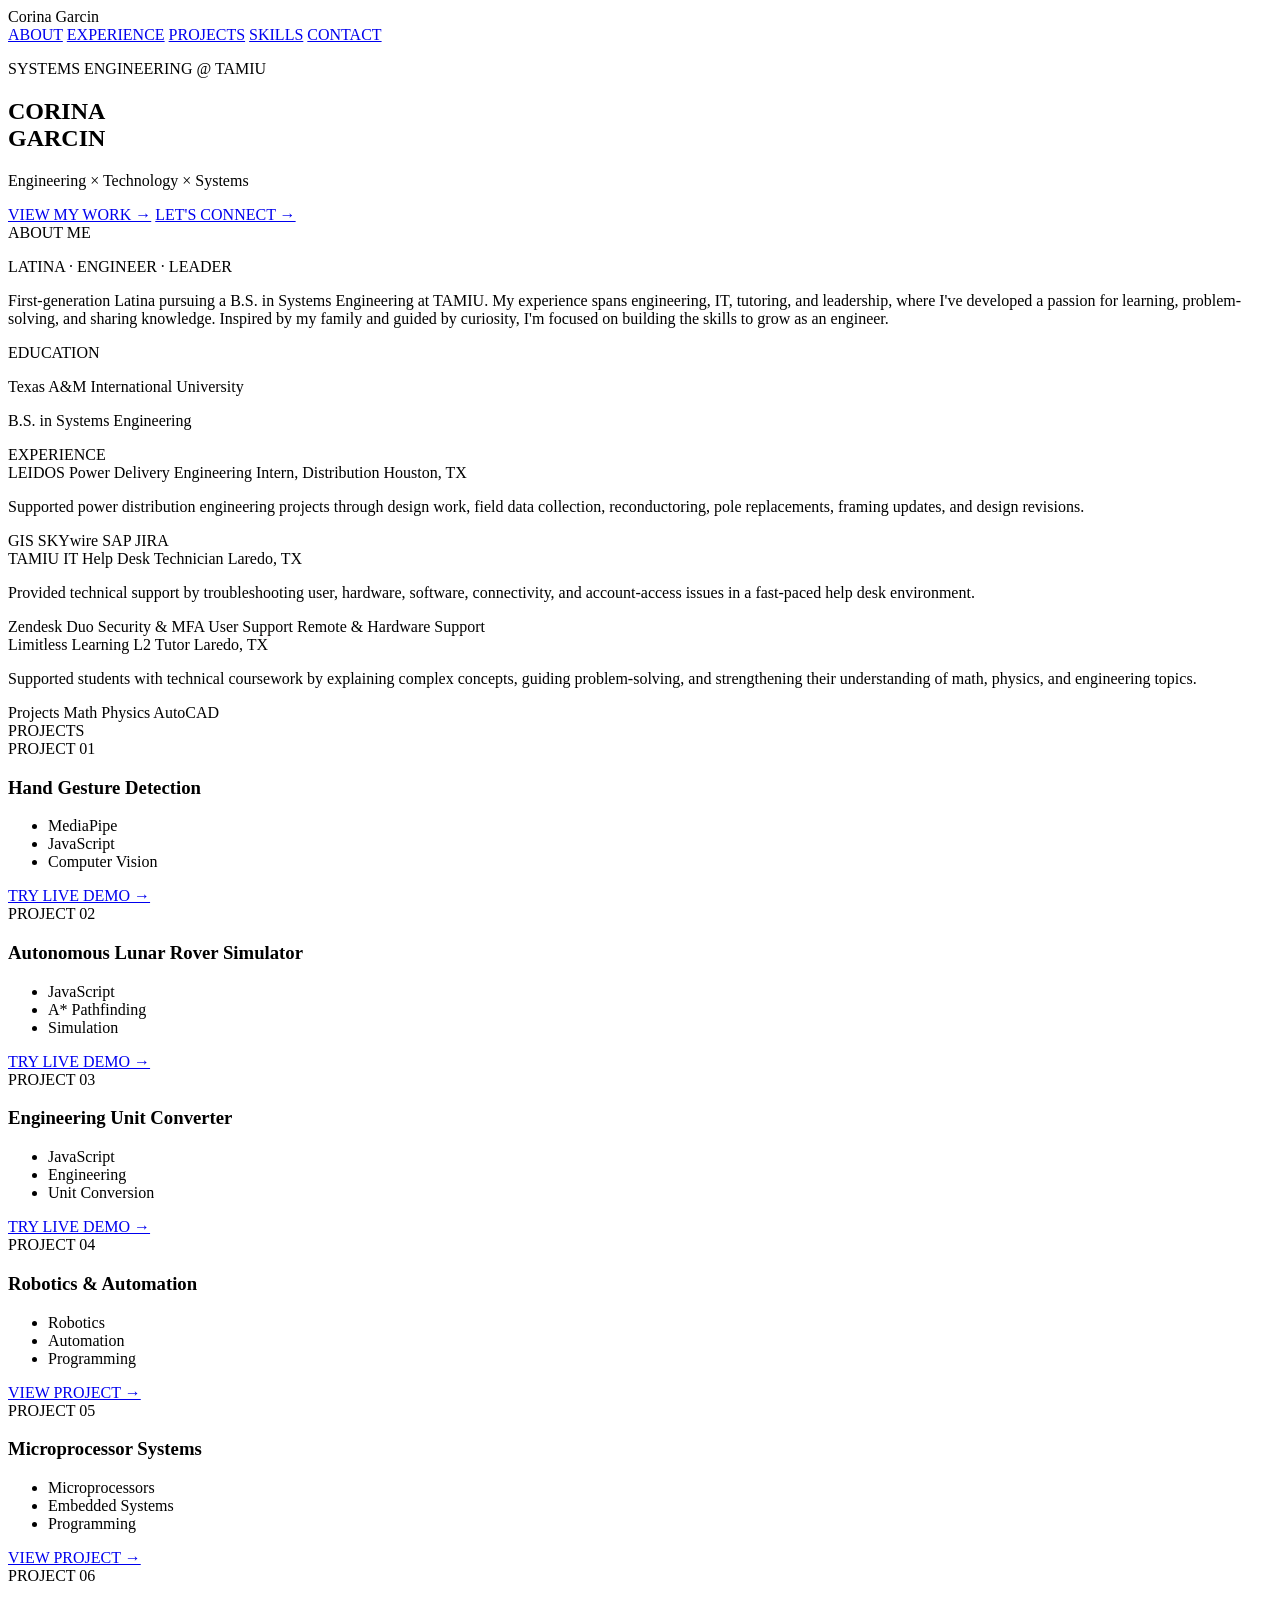
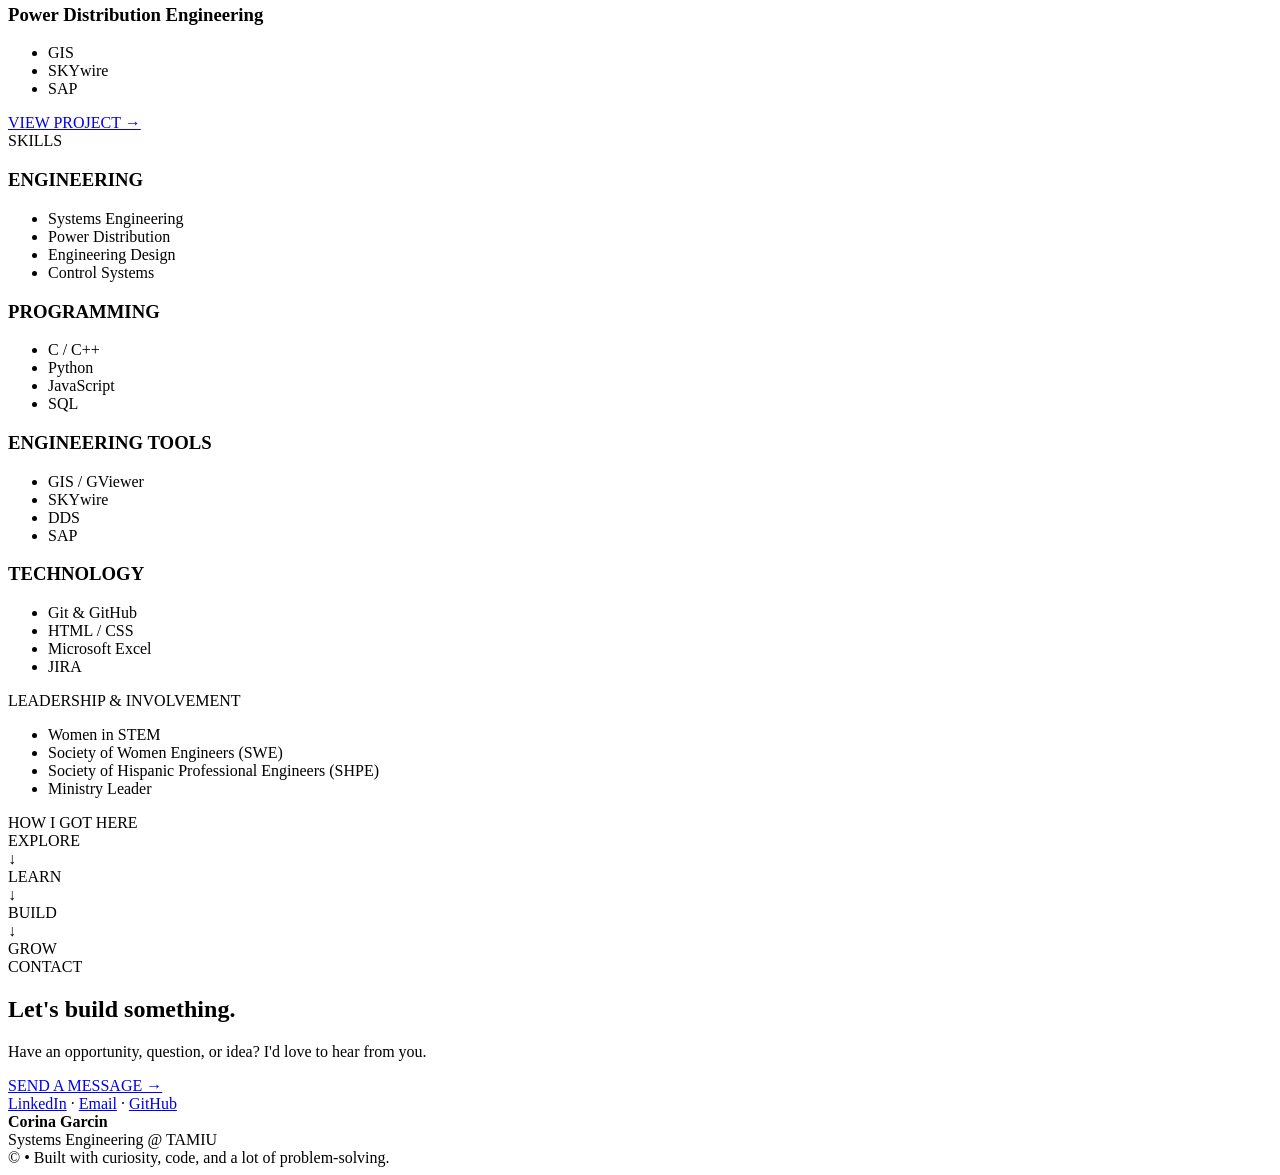
==== index.html @ 72045ca3 "Fix project card layout" ====
﻿<!doctype html>
<html lang="en">
<head>
  <meta charset="utf-8">
  <meta name="viewport" content="width=device-width, initial-scale=1">
  <meta name="description" content="Corina Garcin — Systems Engineering student at Texas A&M International University.">
  <title>Corina Garcin | Systems Engineering</title>
  <link rel="preconnect" href="https://fonts.googleapis.com">
  <link rel="preconnect" href="https://fonts.gstatic.com" crossorigin>
  <link href="https://fonts.googleapis.com/css2?family=Manrope:wght@300;400;500;600;700;800&display=swap" rel="stylesheet">
  <link rel="stylesheet" href="styles.css">
</head>
<body>
  <div class="page-shell">
    <header class="topbar">
      <div class="container topbar-inner">
        <div class="brand-block">
          <span class="brand-name">Corina Garcin</span>
        </div>
        <nav class="main-nav" aria-label="Main navigation">
          <a href="#about">ABOUT</a>
          <a href="#experience">EXPERIENCE</a>
          <a href="#projects">PROJECTS</a>
          <a href="#skills">SKILLS</a>
          <a href="#contact">CONTACT</a>
        </nav>
      </div>
    </header>

    <main>
      <section class="hero section" id="home">
        <div class="container hero-layout reveal">
          <div class="hero-copy">
            <p class="eyebrow">SYSTEMS ENGINEERING @ TAMIU</p>
            <h1>CORINA<br>GARCIN</h1>
            <p class="intro">Engineering × Technology × Systems</p>
            <div class="cta-row">
              <a class="button primary" href="#projects">VIEW MY WORK →</a>
              <a class="button secondary" href="#contact">LET'S CONNECT →</a>
            </div>
          </div>

          <div class="hero-visual">
            <div class="photo-panel">
              <img src="images/profile.jpg.png" alt="Portrait of Corina Garcin" onerror="this.style.display='none'; this.parentElement.classList.add('placeholder');">
            </div>
          </div>
        </div>
      </section>

      <section class="section about-section" id="about">
        <div class="container reveal">
          <div class="section-label">ABOUT ME</div>
          <div class="about-columns">
            <div class="about-column about-card">
              <p class="about-intro">LATINA · ENGINEER · LEADER</p>
              <p class="about-body">First-generation Latina pursuing a B.S. in Systems Engineering at TAMIU. My experience spans engineering, IT, tutoring, and leadership, where I've developed a passion for learning, problem-solving, and sharing knowledge. Inspired by my family and guided by curiosity, I'm focused on building the skills to grow as an engineer.</p>
            </div>
            <div class="about-column education-card">
              <div class="card-label">EDUCATION</div>
              <p class="education-title">Texas A&amp;M International University</p>
              <p class="education-degree">B.S. in Systems Engineering</p>
            </div>
          </div>
        </div>
      </section>

      <section class="section" id="experience">
        <div class="container reveal">
          <div class="section-label">EXPERIENCE</div>

          <div class="timeline">
            <article class="timeline-item">
              <div class="timeline-meta">
                <span class="company">LEIDOS</span>
                <span class="role">Power Delivery Engineering Intern, Distribution</span>
                <span class="location">Houston, TX</span>
              </div>
              <div class="timeline-body">
                <p>Supported power distribution engineering projects through design work, field data collection, reconductoring, pole replacements, framing updates, and design revisions.</p>
                <div class="tag-list">
                  <span>GIS</span>
                  <span>SKYwire</span>
                  <span>SAP</span>
                  <span>JIRA</span>
                </div>
              </div>
            </article>

            <article class="timeline-item">
              <div class="timeline-meta">
                <span class="company">TAMIU</span>
                <span class="role">IT Help Desk Technician</span>
                <span class="location">Laredo, TX</span>
              </div>
              <div class="timeline-body">
                <p>Provided technical support by troubleshooting user, hardware, software, connectivity, and account-access issues in a fast-paced help desk environment.</p>
                <div class="tag-list">
                  <span>Zendesk</span>
                  <span>Duo Security &amp; MFA</span>
                  <span>User Support</span>
                  <span>Remote &amp; Hardware Support</span>
                </div>
              </div>
            </article>

            <article class="timeline-item">
              <div class="timeline-meta">
                <span class="company">Limitless Learning</span>
                <span class="role">L2 Tutor</span>
                <span class="location">Laredo, TX</span>
              </div>
              <div class="timeline-body">
                <p>Supported students with technical coursework by explaining complex concepts, guiding problem-solving, and strengthening their understanding of math, physics, and engineering topics.</p>
                <div class="tag-list">
                  <span>Projects</span>
                  <span>Math</span>
                  <span>Physics</span>
                  <span>AutoCAD</span>
                </div>
              </div>
            </article>
          </div>
        </div>
      </section>

      <section class="section" id="projects">
        <div class="container reveal">
          <div class="section-label">PROJECTS</div>

          <div class="project-grid">
          <article class="project-card">
              <div class="project-media placeholder"></div>
              <div class="project-content">
                <span class="project-number">PROJECT 01</span>
                <h3>Hand Gesture Detection</h3>

<ul class="tag-list small-tags">
  <li>MediaPipe</li>
  <li>JavaScript</li>
  <li>Computer Vision</li>
</ul>

<a
  class="mini-button"
  href="https://corinagarcin2.github.io/Hand-detection/"
  target="_blank"
  rel="noopener noreferrer"
>
  TRY LIVE DEMO →
</a>
              </div>
            </article>

           <article class="project-card">

  <div class="project-media">
    <img
      src="images/project-rover.jpg"
      alt="Autonomous Lunar Rover Simulator"
      onerror="this.style.display='none'; this.parentElement.classList.add('placeholder');"
    >
  </div>

  <div class="project-content">

    <span class="project-number">PROJECT 02</span>

    <h3>Autonomous Lunar Rover Simulator</h3>

    <ul class="tag-list small-tags">
      <li>JavaScript</li>
      <li>A* Pathfinding</li>
      <li>Simulation</li>
    </ul>

    <a
      class="mini-button"
      href="rover.html"
      target="_blank"
      rel="noopener noreferrer"
    >
        TRY LIVE DEMO →
    </a>

  </div>

</article>


<article class="project-card">

  <div class="project-media placeholder"></div>

  <div class="project-content">

    <span class="project-number">PROJECT 03</span>

    <h3>Engineering Unit Converter</h3>

    <ul class="tag-list small-tags">
      <li>JavaScript</li>
      <li>Engineering</li>
      <li>Unit Conversion</li>
    </ul>

    <a
      class="mini-button"
      href="Unit%20converter/converter.html"
      target="_blank"
      rel="noopener noreferrer"
    >
      TRY LIVE DEMO →
    </a>

  </div>

</article>

            <article class="project-card">
              <div class="project-media">
                <img src="images/project-robotics.jpg" alt="Robotics and automation project" onerror="this.style.display='none'; this.parentElement.classList.add('placeholder');">
              </div>
              <div class="project-content">
                <span class="project-number">PROJECT 04</span>
                <h3>Robotics &amp; Automation</h3>
                <ul class="tag-list small-tags">
                  <li>Robotics</li>
                  <li>Automation</li>
                  <li>Programming</li>
                </ul>
                <a class="mini-button" href="#">VIEW PROJECT →</a>
              </div>
            </article>

            <article class="project-card">
              <div class="project-media">
                <img src="images/project-embedded.jpg" alt="Microprocessor systems project" onerror="this.style.display='none'; this.parentElement.classList.add('placeholder');">
              </div>
              <div class="project-content">
                <span class="project-number">PROJECT 05</span>
                <h3>Microprocessor Systems</h3>
                <ul class="tag-list small-tags">
                  <li>Microprocessors</li>
                  <li>Embedded Systems</li>
                  <li>Programming</li>
                </ul>
                <a class="mini-button" href="#">VIEW PROJECT →</a>
              </div>
            </article>

            <article class="project-card">
              <div class="project-media">
                <img src="images/project-power-distribution.jpg" alt="Power Distribution Engineering project" onerror="this.style.display='none'; this.parentElement.classList.add('placeholder');">
              </div>
              <div class="project-content">
                <span class="project-number">PROJECT 06</span>
                <h3>Power Distribution Engineering</h3>
                <ul class="tag-list small-tags">
                  <li>GIS</li>
                  <li>SKYwire</li>
                  <li>SAP</li>
                </ul>
                <a class="mini-button" href="#">VIEW PROJECT →</a>
              </div>
            </article>
          </div>
        </div>
      </section>

      <section class="section" id="skills">
        <div class="container reveal">
          <div class="section-label">SKILLS</div>
          <div class="skills-grid">
            <div class="skill-card">
              <h3>ENGINEERING</h3>
              <ul>
                <li>Systems Engineering</li>
                <li>Power Distribution</li>
                <li>Engineering Design</li>
                <li>Control Systems</li>
              </ul>
            </div>

            <div class="skill-card">
              <h3>PROGRAMMING</h3>
              <ul>
                <li>C / C++</li>
                <li>Python</li>
                <li>JavaScript</li>
                <li>SQL</li>
              </ul>
            </div>

            <div class="skill-card">
              <h3>ENGINEERING TOOLS</h3>
              <ul>
                <li>GIS / GViewer</li>
                <li>SKYwire</li>
                <li>DDS</li>
                <li>SAP</li>
              </ul>
            </div>

            <div class="skill-card">
              <h3>TECHNOLOGY</h3>
              <ul>
                <li>Git &amp; GitHub</li>
                <li>HTML / CSS</li>
                <li>Microsoft Excel</li>
                <li>JIRA</li>
              </ul>
            </div>
          </div>
        </div>
      </section>

      <section class="section" id="leadership">
        <div class="container reveal editorial-block compact">
          <div class="section-label">LEADERSHIP &amp; INVOLVEMENT</div>
          <ul class="inline-list">
            <li>Women in STEM</li>
            <li>Society of Women Engineers (SWE)</li>
            <li>Society of Hispanic Professional Engineers (SHPE)</li>
            <li>Ministry Leader</li>
          </ul>
        </div>
      </section>

      <section class="section" id="how">
        <div class="container reveal">
          <div class="section-label">HOW I GOT HERE</div>
          <div class="journey-visual">
            <div class="node">EXPLORE</div>
            <div class="connector">↓</div>
            <div class="node">LEARN</div>
            <div class="connector">↓</div>
            <div class="node">BUILD</div>
            <div class="connector">↓</div>
            <div class="node">GROW</div>
          </div>
        </div>
      </section>


      <section class="section contact-section" id="contact">
        <div class="container reveal">
          <div class="section-label">CONTACT</div>
          <h2 class="contact-heading">Let's build something.</h2>
          <p class="contact-description">Have an opportunity, question, or idea? I'd love to hear from you.</p>
          <div class="contact-actions">
       <a href="contact.html" class="contact-button">SEND A MESSAGE →</a>
          </div>
          <div class="contact-links">
            <a href="https://www.linkedin.com/in/corinagarcin/" target="_blank" rel="noreferrer" aria-label="Open Corina Garcin LinkedIn">LinkedIn</a>
            <span class="contact-link-separator">·</span>
            <a href="mailto:corinagarcin2@gmail.com" aria-label="Email Corina Garcin">Email</a>
            <span class="contact-link-separator">·</span>
            <a href="https://github.com/corinagarcin2" target="_blank" rel="noreferrer" aria-label="Open Corina Garcin GitHub">GitHub</a>
          </div>
        </div>
      </section>
    </main>

    <footer class="site-footer">
      <div class="container footer-inner">
        <div>
          <strong>Corina Garcin</strong>
          <div>Systems Engineering @ TAMIU</div>
        </div>
        <div class="footer-note">© <span id="year"></span> • Built with curiosity, code, and a lot of problem-solving.</div>
      </div>
    </footer>
  </div>

  <script src="script.js"></script>
</body>
</html>
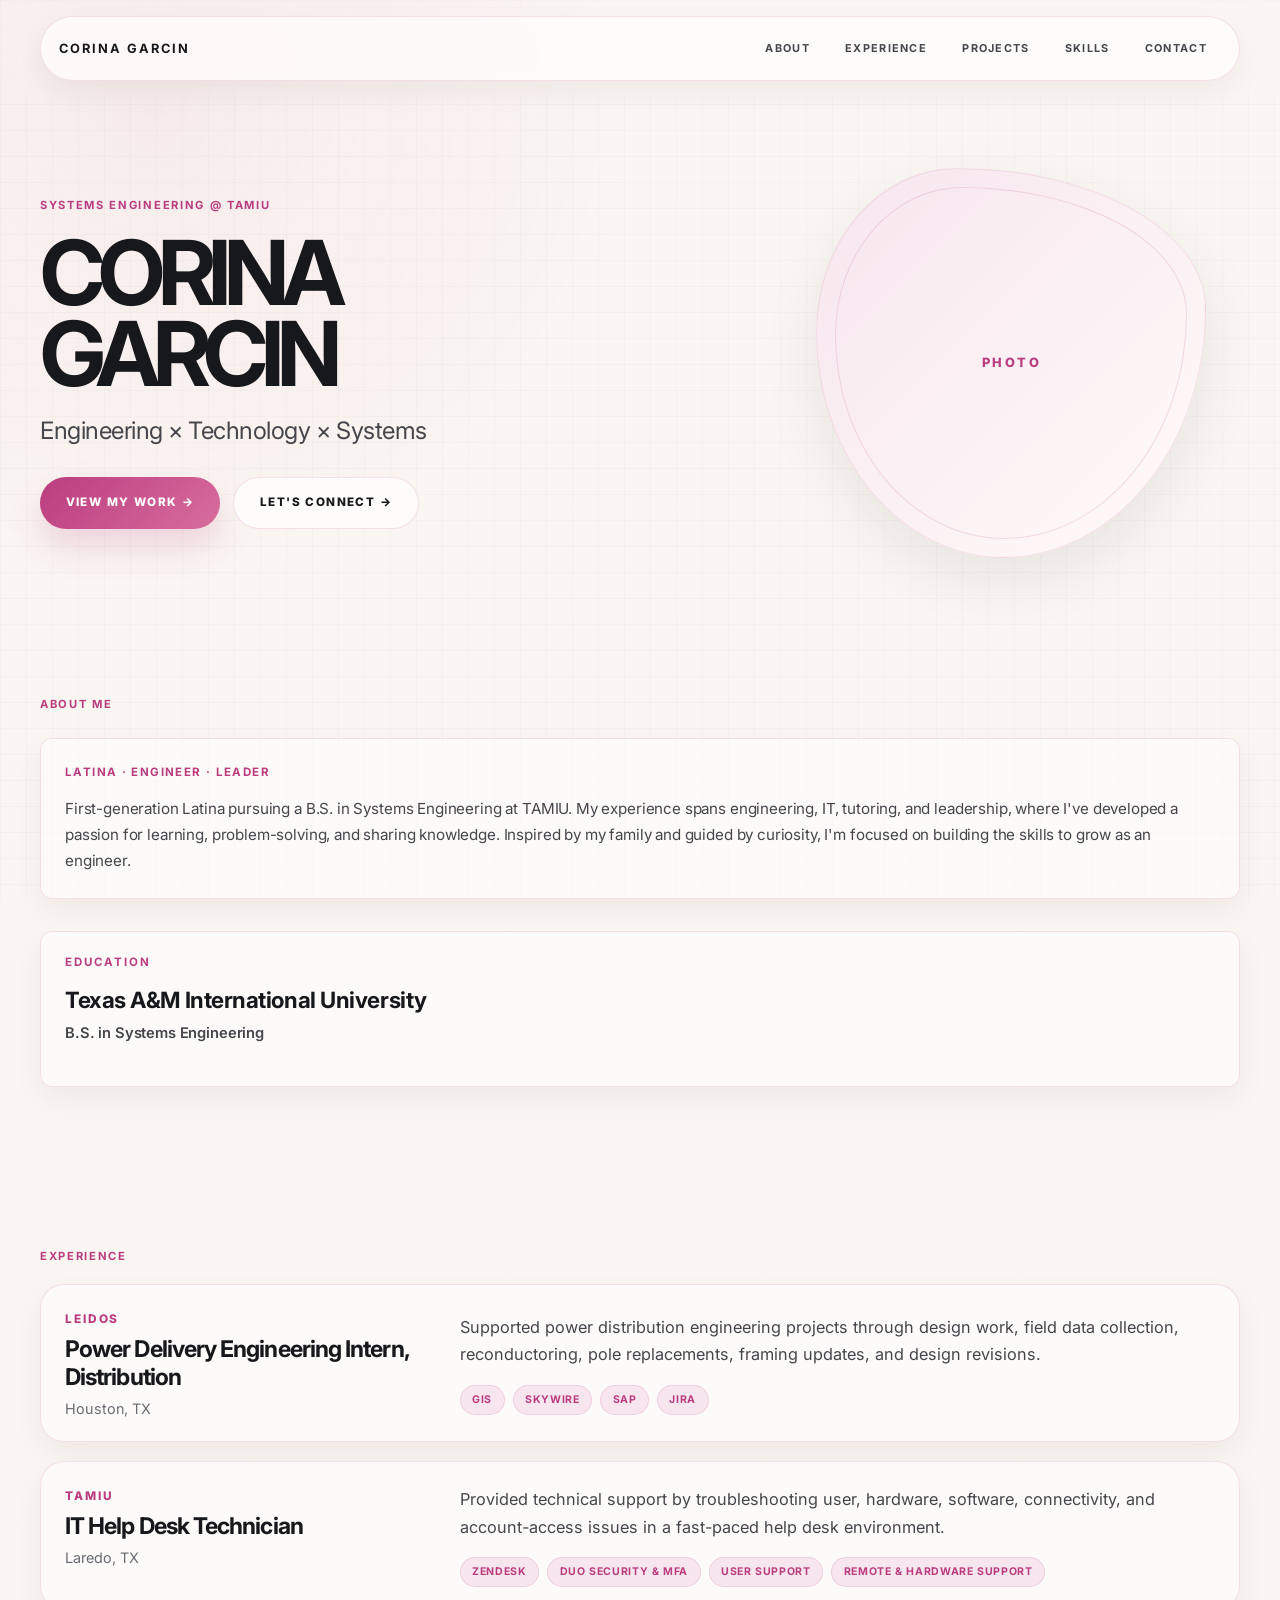
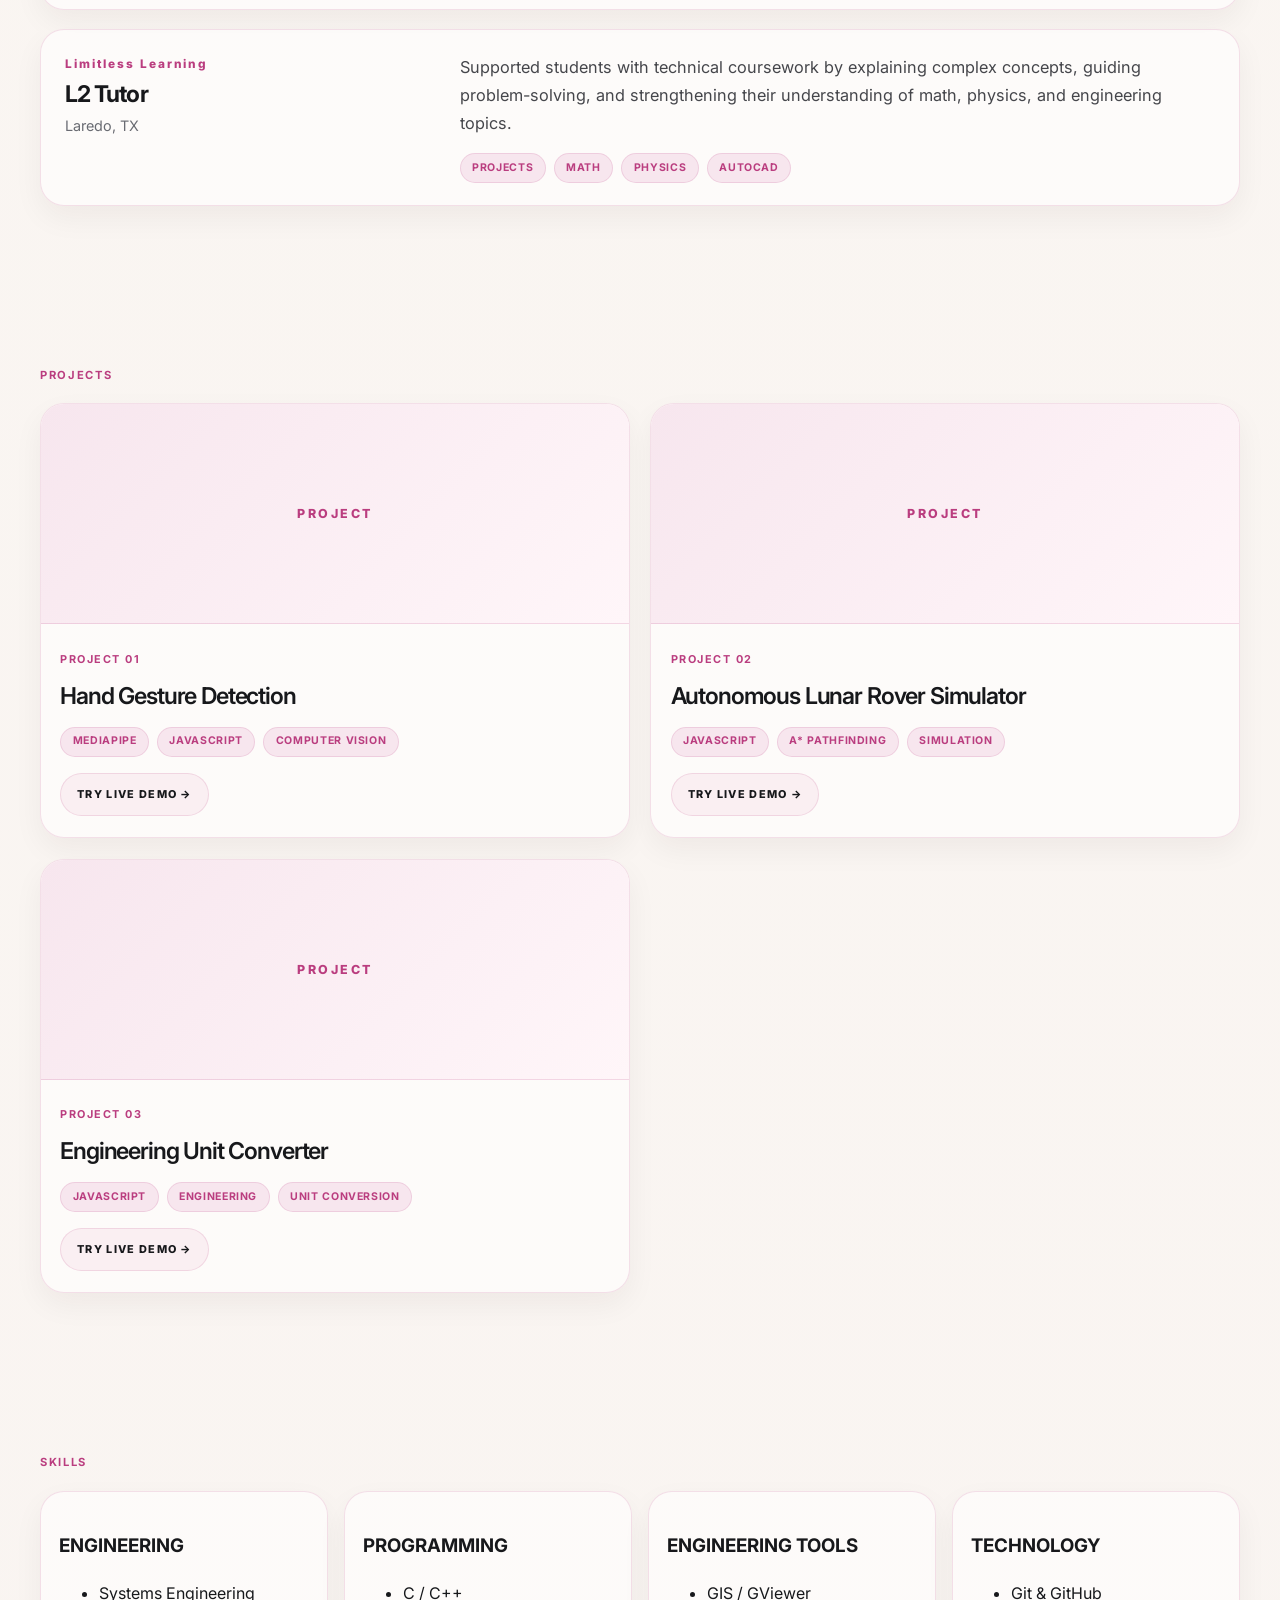
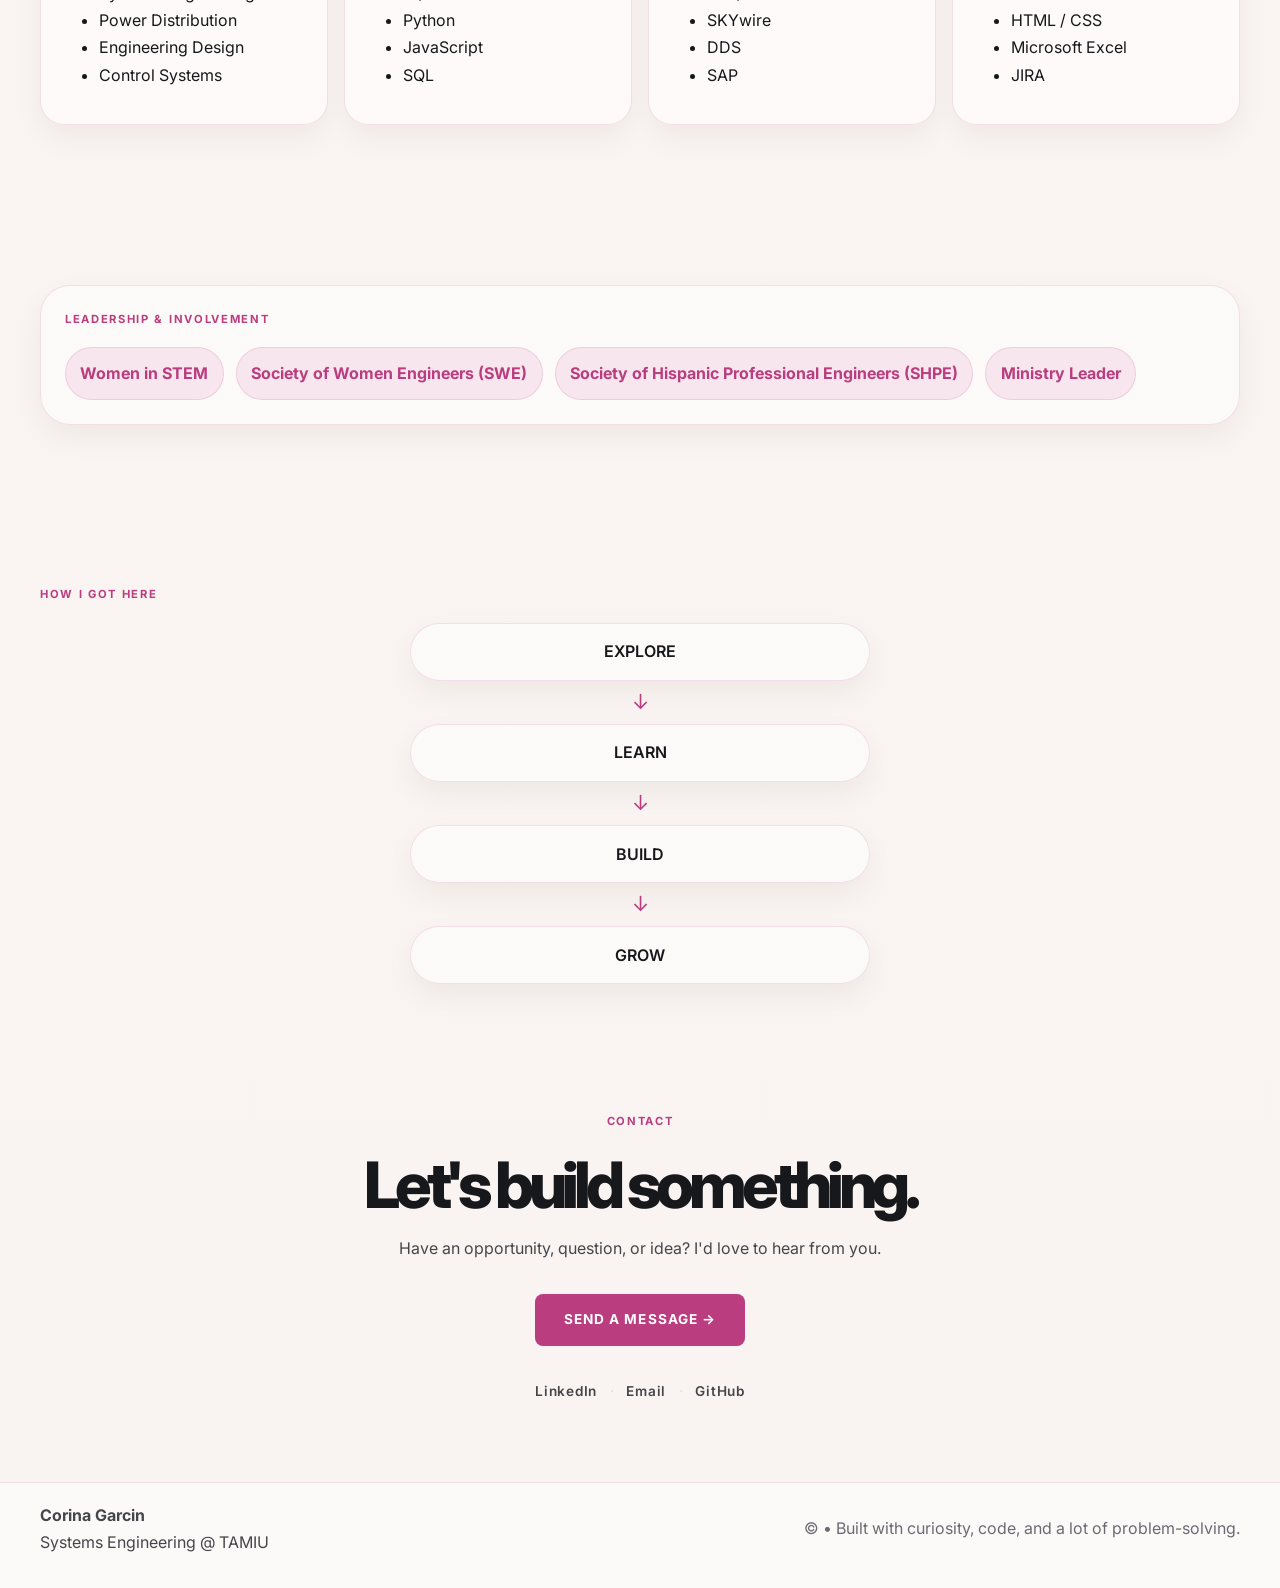
==== commit a0601bb5: "Update projects and fix rover demo link" ====
--- a/index.html
+++ b/index.html
@@ -176,7 +176,7 @@
 
     <a
       class="mini-button"
-      href="rover.html"
+     href="Rover/rover.html"
       target="_blank"
       rel="noopener noreferrer"
     >
@@ -217,53 +217,6 @@
 
 </article>
 
-            <article class="project-card">
-              <div class="project-media">
-                <img src="images/project-robotics.jpg" alt="Robotics and automation project" onerror="this.style.display='none'; this.parentElement.classList.add('placeholder');">
-              </div>
-              <div class="project-content">
-                <span class="project-number">PROJECT 04</span>
-                <h3>Robotics &amp; Automation</h3>
-                <ul class="tag-list small-tags">
-                  <li>Robotics</li>
-                  <li>Automation</li>
-                  <li>Programming</li>
-                </ul>
-                <a class="mini-button" href="#">VIEW PROJECT →</a>
-              </div>
-            </article>
-
-            <article class="project-card">
-              <div class="project-media">
-                <img src="images/project-embedded.jpg" alt="Microprocessor systems project" onerror="this.style.display='none'; this.parentElement.classList.add('placeholder');">
-              </div>
-              <div class="project-content">
-                <span class="project-number">PROJECT 05</span>
-                <h3>Microprocessor Systems</h3>
-                <ul class="tag-list small-tags">
-                  <li>Microprocessors</li>
-                  <li>Embedded Systems</li>
-                  <li>Programming</li>
-                </ul>
-                <a class="mini-button" href="#">VIEW PROJECT →</a>
-              </div>
-            </article>
-
-            <article class="project-card">
-              <div class="project-media">
-                <img src="images/project-power-distribution.jpg" alt="Power Distribution Engineering project" onerror="this.style.display='none'; this.parentElement.classList.add('placeholder');">
-              </div>
-              <div class="project-content">
-                <span class="project-number">PROJECT 06</span>
-                <h3>Power Distribution Engineering</h3>
-                <ul class="tag-list small-tags">
-                  <li>GIS</li>
-                  <li>SKYwire</li>
-                  <li>SAP</li>
-                </ul>
-                <a class="mini-button" href="#">VIEW PROJECT →</a>
-              </div>
-            </article>
           </div>
         </div>
       </section>
--- a/styles.css
+++ b/styles.css
@@ -0,0 +1,1280 @@
+﻿@import url('https://fonts.googleapis.com/css2?family=Inter:wght@300;400;500;600;700;800&display=swap');
+
+:root {
+  --cream: #f8f3ee;
+  --cream-strong: #efe2db;
+  --blush: #f7e6ee;
+  --blush-deep: #f1d7e3;
+  --pink: #d86d9d;
+  --pink-deep: #ba3d7f;
+  --charcoal: #17181b;
+  --charcoal-soft: #45464b;
+  --charcoal-muted: #696b72;
+  --line: rgba(186, 61, 127, 0.15);
+  --white: #ffffff;
+  --shadow: 0 22px 60px rgba(30, 22, 27, 0.08);
+  --shadow-soft: 0 12px 30px rgba(30, 22, 27, 0.05);
+  --radius-xl: 30px;
+  --radius-lg: 24px;
+  --radius-md: 18px;
+  --container: 1200px;
+}
+
+* { box-sizing: border-box; }
+html { scroll-behavior: smooth; }
+body {
+  margin: 0;
+  font-family: 'Inter', 'Avenir Next', 'Segoe UI', sans-serif;
+  background: linear-gradient(180deg, #faf6f2 0%, #f9f4f1 100%);
+  color: var(--charcoal);
+  line-height: 1.7;
+  font-weight: 400;
+  -webkit-font-smoothing: antialiased;
+  text-rendering: optimizeLegibility;
+}
+
+body::before {
+  content: "";
+  position: fixed;
+  inset: 0;
+  z-index: -1;
+  pointer-events: none;
+  background-image:
+    linear-gradient(rgba(23, 24, 27, 0.025) 1px, transparent 1px),
+    linear-gradient(90deg, rgba(23, 24, 27, 0.025) 1px, transparent 1px),
+    radial-gradient(circle at 12% 12%, rgba(216, 109, 157, 0.08), transparent 35%);
+  background-size: 26px 26px, 26px 26px, 100% 100%;
+  opacity: 0.9;
+}
+
+img { display: block; max-width: 100%; }
+a { color: inherit; text-decoration: none; }
+
+.page-shell { min-height: 100vh; }
+.container {
+  width: min(var(--container), calc(100% - 2.2rem));
+  margin: 0 auto;
+}
+
+.topbar {
+  position: sticky;
+  top: 0;
+  z-index: 50;
+  padding: 1rem 0;
+  backdrop-filter: blur(12px);
+}
+
+.topbar-inner {
+  display: flex;
+  align-items: center;
+  justify-content: space-between;
+  gap: 1rem;
+  background: rgba(255,255,255,0.68);
+  border: 1px solid var(--line);
+  border-radius: 999px;
+  padding: 0.8rem 1.1rem;
+  box-shadow: var(--shadow-soft);
+}
+
+.brand-block {
+  display: flex;
+  align-items: center;
+}
+
+.brand-name {
+  font-size: 0.8rem;
+  font-weight: 700;
+  letter-spacing: 0.16em;
+  text-transform: uppercase;
+}
+
+.main-nav {
+  display: flex;
+  align-items: center;
+  justify-content: flex-end;
+  gap: 0.4rem;
+  flex-wrap: wrap;
+}
+
+.main-nav a {
+  font-size: 0.68rem;
+  font-weight: 700;
+  letter-spacing: 0.12em;
+  text-transform: uppercase;
+  color: var(--charcoal-soft);
+  padding: 0.6rem 0.9rem;
+  border-radius: 999px;
+  transition: background 0.2s ease, color 0.2s ease, transform 0.2s ease;
+}
+
+.main-nav a:hover,
+.main-nav a:focus-visible {
+  background: var(--blush);
+  color: var(--pink-deep);
+  transform: translateY(-1px);
+}
+
+.section {
+  padding: 5rem 0;
+}
+
+.hero {
+  padding-top: 4.4rem;
+  padding-bottom: 3.6rem;
+}
+
+.hero-layout {
+  display: grid;
+  grid-template-columns: minmax(0, 1.4fr) minmax(280px, 0.9fr);
+  gap: 2rem;
+  align-items: center;
+}
+
+.eyebrow,
+.section-label {
+  margin: 0 0 1.15rem;
+  font-size: 0.7rem;
+  letter-spacing: 0.15em;
+  font-weight: 700;
+  text-transform: uppercase;
+  color: var(--pink-deep);
+}
+
+h1 {
+  margin: 0;
+  font-size: clamp(3.7rem, 7vw, 8rem);
+  line-height: 0.9;
+  letter-spacing: -0.08em;
+  font-weight: 700;
+}
+
+.intro {
+  margin: 1.2rem 0 0;
+  font-size: clamp(1.05rem, 2vw, 1.5rem);
+  color: var(--charcoal-soft);
+  letter-spacing: -0.02em;
+  line-height: 1.45;
+}
+
+.cta-row {
+  display: flex;
+  align-items: center;
+  flex-wrap: wrap;
+  gap: 0.85rem;
+  margin-top: 1.8rem;
+}
+
+.hero-contact-row {
+  display: flex;
+  flex-wrap: wrap;
+  gap: 0.75rem;
+  margin-top: 1.3rem;
+}
+
+.quick-contact,
+.header-contact-link {
+  display: inline-flex;
+  align-items: center;
+  gap: 0.5rem;
+  padding: 0.52rem 0.8rem;
+  border-radius: 999px;
+  background: rgba(255,255,255,0.7);
+  border: 1px solid var(--line);
+  color: var(--charcoal-soft);
+  font-size: 0.68rem;
+  font-weight: 700;
+  letter-spacing: 0.08em;
+  text-transform: uppercase;
+  transition: transform 0.25s ease, box-shadow 0.25s ease, border-color 0.25s ease;
+}
+
+.quick-contact:hover,
+.quick-contact:focus-visible,
+.header-contact-link:hover,
+.header-contact-link:focus-visible {
+  transform: translateY(-2px);
+  border-color: rgba(186, 61, 127, 0.2);
+  box-shadow: var(--shadow-soft);
+}
+
+.contact-icon,
+.button-icon {
+  display: inline-flex;
+  align-items: center;
+  justify-content: center;
+  font-size: 0.9rem;
+}
+
+.button {
+  display: inline-flex;
+  align-items: center;
+  justify-content: center;
+  min-height: 52px;
+  padding: 0.9rem 1.6rem;
+  border-radius: 999px;
+  font-size: 0.73rem;
+  font-weight: 800;
+  text-transform: uppercase;
+  letter-spacing: 0.12em;
+  transition: transform 0.25s ease, box-shadow 0.25s ease, background 0.25s ease;
+}
+
+.button:hover,
+.button:focus-visible,
+.mini-button:hover,
+.mini-button:focus-visible {
+  transform: translateY(-2px);
+}
+
+.button.primary {
+  background: linear-gradient(135deg, var(--pink-deep), var(--pink));
+  color: var(--white);
+  box-shadow: 0 18px 34px rgba(186, 61, 127, 0.18);
+}
+
+.button.secondary {
+  background: rgba(255,255,255,0.7);
+  color: var(--charcoal);
+  border: 1px solid var(--line);
+}
+
+.hero-visual {
+  display: flex;
+  justify-content: center;
+}
+
+.photo-panel {
+  position: relative;
+  width: min(100%, 390px);
+  aspect-ratio: 1;
+  border-radius: 36% 64% 52% 48% / 42% 36% 64% 58%;
+  overflow: hidden;
+  background: linear-gradient(135deg, var(--blush), #fffaf9);
+  border: 1px solid rgba(186, 61, 127, 0.12);
+  box-shadow: var(--shadow);
+}
+
+.photo-panel::before {
+  content: "";
+  position: absolute;
+  inset: 18px;
+  border: 1px solid rgba(186, 61, 127, 0.16);
+  border-radius: inherit;
+}
+
+.photo-panel img {
+  width: 100%;
+  height: 100%;
+  object-fit: cover;
+}
+
+.photo-panel.placeholder::after {
+  content: "PHOTO";
+  position: absolute;
+  inset: 0;
+  display: grid;
+  place-items: center;
+  color: var(--pink-deep);
+  font-size: 0.8rem;
+  letter-spacing: 0.2em;
+  font-weight: 800;
+}
+
+.editorial-block {
+  background: rgba(255,255,255,0.52);
+  border: 1px solid var(--line);
+  border-radius: var(--radius-xl);
+  padding: clamp(1.5rem, 3vw, 2.7rem);
+  box-shadow: var(--shadow-soft);
+}
+
+.about-columns {
+  display: grid;
+  grid-template-columns: 1fr;
+  gap: 2rem;
+  margin-top: 1.5rem;
+}
+
+.about-column {
+  display: flex;
+  flex-direction: column;
+  padding: 1.5rem;
+  border-radius: 12px;
+  border: 1px solid var(--line);
+  background: rgba(255, 255, 255, 0.52);
+  box-shadow: var(--shadow-soft);
+  min-height: 320px;
+  transition: transform 0.25s ease, box-shadow 0.25s ease;
+}
+
+.about-card {
+  min-height: auto;
+}
+
+.education-card {
+  min-height: auto;
+}
+
+.about-column:hover {
+  transform: translateY(-2px);
+  box-shadow: 0 4px 12px rgba(0, 0, 0, 0.08);
+}
+
+.card-label {
+  margin: 0 0 1rem 0;
+  font-size: 0.72rem;
+  font-weight: 700;
+  letter-spacing: 0.16em;
+  text-transform: uppercase;
+  color: var(--pink-deep);
+  line-height: 1.2;
+}
+
+.about-kicker {
+  margin: 0 0 0.5rem 0;
+  font-size: clamp(1.3rem, 2.5vw, 1.8rem);
+  line-height: 1.2;
+  letter-spacing: -0.04em;
+  font-weight: 700;
+  color: var(--charcoal);
+}
+
+.about-intro {
+  margin: 0 0 0.9rem 0;
+  font-size: 0.72rem;
+  font-weight: 700;
+  letter-spacing: 0.12em;
+  text-transform: uppercase;
+  color: var(--pink-deep);
+  line-height: 1.6;
+}
+
+.about-body {
+  margin: 0;
+  font-size: 0.95rem;
+  line-height: 1.7;
+  font-weight: 400;
+  color: var(--charcoal-soft);
+  letter-spacing: -0.01em;
+}
+
+.education-title {
+  margin: 0 0 0.4rem 0;
+  font-size: clamp(1rem, 2vw, 1.4rem);
+  font-weight: 700;
+  line-height: 1.3;
+  color: var(--charcoal);
+  letter-spacing: -0.02em;
+}
+
+.education-degree {
+  margin: 0 0 1rem 0;
+  font-size: 0.92rem;
+  font-weight: 600;
+  color: var(--charcoal-soft);
+  letter-spacing: -0.01em;
+}
+
+.education-divider {
+  width: 100%;
+  height: 1px;
+  background: var(--line);
+  margin: 1rem 0;
+}
+
+.education-detail {
+  display: flex;
+  flex-direction: column;
+  gap: 0.3rem;
+}
+
+.education-label {
+  display: block;
+  font-size: 0.68rem;
+  font-weight: 600;
+  letter-spacing: 0.08em;
+  text-transform: uppercase;
+  color: var(--pink-deep);
+}
+
+.education-value {
+  margin: 0;
+  font-size: 1rem;
+  font-weight: 700;
+  color: var(--charcoal);
+  letter-spacing: -0.01em;
+}
+
+@media (max-width: 768px) {
+  .about-columns {
+    grid-template-columns: 1fr;
+    gap: 1.5rem;
+  }
+
+  .about-column {
+    min-height: auto;
+    padding: 1.2rem;
+  }
+}
+
+.timeline {
+  display: grid;
+  gap: 1.2rem;
+}
+
+.timeline-item {
+  display: grid;
+  grid-template-columns: minmax(230px, 0.72fr) minmax(0, 1.5fr);
+  gap: 2rem;
+  padding: 1.5rem 1.5rem 1.35rem;
+  background: rgba(255,255,255,0.58);
+  border: 1px solid var(--line);
+  border-radius: var(--radius-lg);
+  box-shadow: var(--shadow-soft);
+  transition: transform 0.28s ease, box-shadow 0.28s ease, border-color 0.28s ease;
+}
+
+.timeline-item:hover,
+.timeline-item:focus-within {
+  transform: translateY(-4px);
+  border-color: rgba(186, 61, 127, 0.22);
+  box-shadow: var(--shadow-soft);
+}
+
+.timeline-meta {
+  display: flex;
+  flex-direction: column;
+  gap: 0.4rem;
+}
+
+.company {
+  font-size: 0.74rem;
+  letter-spacing: 0.16em;
+  font-weight: 800;
+  color: var(--pink-deep);
+}
+
+.role {
+  font-size: clamp(1.24rem, 1.8vw, 1.7rem);
+  line-height: 1.2;
+  letter-spacing: -0.04em;
+  font-weight: 700;
+}
+
+.location {
+  color: var(--charcoal-muted);
+  font-size: 0.9rem;
+  line-height: 1.5;
+}
+
+.timeline-body {
+  display: flex;
+  flex-direction: column;
+  justify-content: center;
+}
+
+.timeline-body p {
+  margin: 0;
+  font-size: 1.02rem;
+  line-height: 1.7;
+  color: var(--charcoal-soft);
+}
+
+.tag-list {
+  display: flex;
+  flex-wrap: wrap;
+  gap: 0.45rem 0.5rem;
+  list-style: none;
+  padding: 0;
+  margin: 1rem 0 0;
+}
+
+.tag-list span,
+.tag-list li {
+  display: inline-flex;
+  align-items: center;
+  justify-content: center;
+  min-height: 30px;
+  border-radius: 999px;
+  background: var(--blush);
+  border: 1px solid var(--line);
+  color: var(--pink-deep);
+  padding: 0.34rem 0.72rem;
+  font-size: 0.66rem;
+  line-height: 1;
+  font-weight: 700;
+  letter-spacing: 0.06em;
+  text-transform: uppercase;
+  white-space: nowrap;
+}
+
+.project-grid {
+  display: grid;
+  grid-template-columns: repeat(2, minmax(0, 1fr));
+  grid-auto-rows: 1fr;
+  gap: 1.3rem;
+}
+
+.project-card {
+  background: rgba(255,255,255,0.6);
+  border: 1px solid var(--line);
+  border-radius: var(--radius-lg);
+  overflow: hidden;
+  box-shadow: var(--shadow-soft);
+  transition: transform 0.28s ease, box-shadow 0.28s ease, border-color 0.28s ease;
+}
+
+.project-card:hover,
+.project-card:focus-within {
+  transform: translateY(-7px);
+  border-color: rgba(186, 61, 127, 0.22);
+  box-shadow: var(--shadow);
+}
+
+.traffic-card {
+  transition: transform 0.28s ease, box-shadow 0.28s ease, border-color 0.28s ease;
+}
+
+.traffic-card:hover,
+.traffic-card:focus-within {
+  transform: translateY(-5px);
+  border-color: rgba(186, 61, 127, 0.22);
+  box-shadow: 0 20px 42px rgba(30, 22, 27, 0.08);
+}
+
+.project-media {
+  position: relative;
+  height: 220px;
+  overflow: hidden;
+  background: linear-gradient(135deg, var(--blush), #fff6f9);
+  border-bottom: 1px solid var(--line);
+}
+
+.traffic-media {
+  display: grid;
+  place-items: center;
+  background: linear-gradient(135deg, #fdf2f7 0%, #f8efe8 100%);
+}
+
+.traffic-visual {
+  width: min(100%, 220px);
+  height: 160px;
+  display: grid;
+  place-items: center;
+  filter: drop-shadow(0 18px 24px rgba(184, 93, 140, 0.12));
+}
+
+.traffic-visual svg {
+  width: 100%;
+  height: 100%;
+  display: block;
+}
+
+.project-media img {
+  width: 100%;
+  height: 100%;
+  object-fit: cover;
+  transition: transform 0.35s ease;
+}
+
+.project-card:hover .project-media img {
+  transform: scale(1.05);
+}
+
+.project-media.placeholder::after {
+  content: "PROJECT";
+  position: absolute;
+  inset: 0;
+  display: grid;
+  place-items: center;
+  font-size: 0.78rem;
+  letter-spacing: 0.2em;
+  font-weight: 800;
+  color: var(--pink-deep);
+}
+
+.project-content {
+  padding: 1.2rem 1.2rem 1.3rem;
+}
+
+.project-number {
+  color: var(--pink-deep);
+  font-size: 0.68rem;
+  letter-spacing: 0.14em;
+  font-weight: 700;
+}
+
+.project-content h3 {
+  margin: 0.75rem 0 0.7rem;
+  font-size: clamp(1.45rem, 1.8vw, 1.9rem);
+  line-height: 1.2;
+  letter-spacing: -0.05em;
+  font-weight: 600;
+}
+
+.project-content p {
+  margin: 0 0 0.9rem;
+  color: var(--charcoal-soft);
+  line-height: 1.7;
+}
+
+.small-tags { margin-bottom: 1rem; }
+
+.mini-button {
+  display: inline-flex;
+  align-items: center;
+  justify-content: center;
+  padding: 0.72rem 1rem;
+  border-radius: 999px;
+  background: rgba(216, 109, 157, 0.08);
+  border: 1px solid var(--line);
+  color: var(--charcoal);
+  font-size: 0.68rem;
+  letter-spacing: 0.12em;
+  font-weight: 800;
+  text-transform: uppercase;
+}
+
+.skills-grid {
+  display: grid;
+  grid-template-columns: repeat(4, minmax(0, 1fr));
+  gap: 1rem;
+}
+
+.skill-card {
+  background: rgba(255,255,255,0.58);
+  border: 1px solid var(--line);
+  border-radius: var(--radius-lg);
+  padding: 1.2rem 1.1rem;
+  box-shadow: var(--shadow-soft);
+  transition: transform 0.3s cubic-bezier(0.175, 0.885, 0.32, 1.275), box-shadow 0.3s ease, filter 0.3s ease;
+}
+
+.skill-card li {
+  transition: transform 0.25s cubic-bezier(0.175, 0.885, 0.32, 1.275), color 0.25s ease;
+  position: relative;
+  z-index: 1;
+}
+
+.skill-card li:hover {
+  transform: translateY(-2px) scale(1.02);
+  color: var(--charcoal);
+}
+
+.skills-grid {
+  position: relative;
+}
+
+.skills-grid::before {
+  content: '';
+  position: fixed;
+  top: 0;
+  left: 0;
+  pointer-events: none;
+  border-radius: 50%;
+  opacity: 0;
+  transition: opacity 0.3s ease;
+  z-index: 0;
+  display: none;
+}
+
+.skills-grid.active-cursor::before {
+  display: block;
+  width: 300px;
+  height: 300px;
+  background: radial-gradient(circle, rgba(216, 109, 157, 0.08) 0%, transparent 70%);
+}
+
+@keyframes skillItemEnter {
+  from {
+    opacity: 0;
+    transform: translateY(8px);
+  }
+  to {
+    opacity: 1;
+    transform: translateY(0);
+  }
+}
+
+.skills-grid.reveal-ready li {
+  animation: skillItemEnter 0.6s ease-out forwards;
+}
+
+.skills-grid.reveal-ready li:nth-child(1) { animation-delay: 0.05s; }
+.skills-grid.reveal-ready li:nth-child(2) { animation-delay: 0.1s; }
+.skills-grid.reveal-ready li:nth-child(3) { animation-delay: 0.15s; }
+.skills-grid.reveal-ready li:nth-child(4) { animation-delay: 0.2s; }
+.skills-grid.reveal-ready li:nth-child(5) { animation-delay: 0.25s; }
+.skills-grid.reveal-ready li:nth-child(6) { animation-delay: 0.3s; }
+.skills-grid.reveal-ready li:nth-child(7) { animation-delay: 0.35s; }
+.skills-grid.reveal-ready li:nth-child(8) { animation-delay: 0.4s; }
+
+@media (prefers-reduced-motion: reduce) {
+  .skill-card {
+    transition: none;
+  }
+  .skill-card li {
+    transition: none;
+  }
+  .skills-grid.reveal-ready li {
+    animation: none;
+    opacity: 1;
+    transform: none;
+  }
+}
+
+.learning { color: var(--pink-deep); }
+
+.compact {
+  padding: 1.5rem;
+}
+
+.inline-list {
+  display: flex;
+  flex-wrap: wrap;
+  gap: 0.75rem;
+  list-style: none;
+  padding: 0;
+  margin: 0;
+}
+
+.inline-list li {
+  padding: 0.72rem 0.9rem;
+  border-radius: 999px;
+  background: var(--blush);
+  border: 1px solid var(--line);
+  color: var(--pink-deep);
+  font-weight: 700;
+}
+
+.journey-visual {
+  display: flex;
+  flex-direction: column;
+  align-items: center;
+  gap: 0.7rem;
+  margin-top: 1.2rem;
+}
+
+.node {
+  min-width: min(100%, 460px);
+  text-align: center;
+  padding: 0.9rem 1.2rem;
+  border-radius: 999px;
+  background: rgba(255,255,255,0.56);
+  border: 1px solid var(--line);
+  box-shadow: var(--shadow-soft);
+  font-weight: 600;
+  transition: transform 0.25s ease, box-shadow 0.25s ease;
+}
+
+.node:hover,
+.node:focus-visible {
+  transform: translateY(-2px);
+  box-shadow: var(--shadow-soft);
+}
+
+.connector {
+  color: var(--pink-deep);
+  font-size: 1.3rem;
+  line-height: 1;
+}
+
+.edu-copy {
+  margin: 0;
+  color: var(--charcoal-soft);
+  font-size: 1.05rem;
+}
+
+.timeline-simple {
+  margin-top: 1rem;
+  padding: 1rem 1.2rem;
+  border-radius: 14px;
+  border: 1px solid var(--line);
+  background: rgba(255,255,255,0.5);
+  color: var(--charcoal);
+  font-weight: 700;
+}
+
+.contact-section {
+  padding: 3rem 0 4.8rem;
+  text-align: center;
+}
+
+.contact-heading {
+  margin: 0 0 1rem;
+  font-size: clamp(2.5rem, 5vw, 4rem);
+  letter-spacing: -0.08em;
+  line-height: 1.1;
+  font-weight: 800;
+  color: var(--charcoal);
+}
+
+.contact-description {
+  margin: 0 0 2rem;
+  font-size: 1rem;
+  color: var(--charcoal-soft);
+  line-height: 1.6;
+  max-width: 600px;
+  margin-left: auto;
+  margin-right: auto;
+}
+
+.contact-actions {
+  display: flex;
+  justify-content: center;
+  margin-bottom: 2rem;
+}
+
+.contact-button {
+  display: inline-block;
+  padding: 0.9rem 1.8rem;
+  border-radius: 8px;
+  background: var(--pink-deep);
+  color: var(--white);
+  font-size: 0.85rem;
+  font-weight: 700;
+  letter-spacing: 0.08em;
+  text-transform: uppercase;
+  text-decoration: none;
+  transition: all 0.25s ease;
+  border: none;
+  cursor: pointer;
+}
+
+.contact-button:hover,
+.contact-button:focus-visible {
+  transform: translateY(-2px);
+  box-shadow: 0 8px 24px rgba(186, 61, 127, 0.25);
+}
+
+.contact-button:active {
+  transform: translateY(0);
+}
+
+.contact-links {
+  display: flex;
+  justify-content: center;
+  align-items: center;
+  gap: 0.8rem;
+  flex-wrap: wrap;
+}
+
+.contact-links a {
+  font-size: 0.85rem;
+  font-weight: 600;
+  letter-spacing: 0.05em;
+  color: var(--charcoal-soft);
+  text-decoration: none;
+  transition: all 0.25s ease;
+}
+
+.contact-links a:hover,
+.contact-links a:focus-visible {
+  color: var(--pink-deep);
+  transform: translateY(-1px);
+}
+
+.contact-link-separator {
+  color: var(--line);
+  font-weight: 400;
+}
+  border-radius: 50%;
+  background: var(--blush);
+  color: var(--pink-deep);
+  font-size: 0.78rem;
+  font-weight: 800;
+  line-height: 1;
+}
+
+.button.primary,
+.button.secondary {
+  min-width: 220px;
+}
+
+.button.primary .button-icon,
+.button.secondary .button-icon {
+  font-size: 1rem;
+}
+
+@media (max-width: 720px) {
+  .button.primary,
+  .button.secondary {
+    min-width: 0;
+    width: 100%;
+  }
+
+  .minimal-contact-actions {
+    flex-direction: column;
+    align-items: stretch;
+  }
+
+  .mini-contact-link {
+    justify-content: center;
+    width: 100%;
+  }
+}
+
+/* Contact Form Modal Styles */
+.request-info-btn {
+  background: rgba(255, 255, 255, 0.52);
+  border: 1px solid var(--line);
+  cursor: pointer;
+}
+
+.request-info-btn:hover,
+.request-info-btn:focus-visible {
+  transform: translateY(-2px);
+  border-color: rgba(186, 61, 127, 0.2);
+  box-shadow: var(--shadow-soft);
+}
+
+.contact-modal {
+  display: none;
+  position: fixed;
+  top: 0;
+  left: 0;
+  width: 100%;
+  height: 100%;
+  z-index: 1000;
+  align-items: center;
+  justify-content: center;
+  padding: 1rem;
+}
+
+.contact-modal.active {
+  display: flex;
+}
+
+.modal-overlay {
+  position: absolute;
+  top: 0;
+  left: 0;
+  width: 100%;
+  height: 100%;
+  background: rgba(0, 0, 0, 0.4);
+  backdrop-filter: blur(4px);
+  animation: fadeIn 0.3s ease;
+}
+
+.modal-content {
+  position: relative;
+  z-index: 1001;
+  background: var(--white);
+  border-radius: 16px;
+  border: 1px solid var(--line);
+  box-shadow: 0 20px 60px rgba(0, 0, 0, 0.15);
+  padding: 2.5rem;
+  width: 100%;
+  max-width: 500px;
+  max-height: 90vh;
+  overflow-y: auto;
+  animation: slideUp 0.3s cubic-bezier(0.175, 0.885, 0.32, 1.275);
+}
+
+.modal-close {
+  position: absolute;
+  top: 1.5rem;
+  right: 1.5rem;
+  width: 32px;
+  height: 32px;
+  border: none;
+  background: transparent;
+  font-size: 1.8rem;
+  color: var(--charcoal-soft);
+  cursor: pointer;
+  display: flex;
+  align-items: center;
+  justify-content: center;
+  transition: color 0.25s ease, transform 0.25s ease;
+}
+
+.modal-close:hover {
+  color: var(--charcoal);
+  transform: scale(1.1);
+}
+
+.modal-header {
+  margin-bottom: 2rem;
+  text-align: center;
+}
+
+.modal-title {
+  margin: 0 0 0.8rem;
+  font-size: clamp(1.5rem, 4vw, 2rem);
+  font-weight: 800;
+  letter-spacing: -0.04em;
+  color: var(--charcoal);
+}
+
+.modal-subtitle {
+  margin: 0;
+  font-size: 0.95rem;
+  color: var(--charcoal-soft);
+  line-height: 1.6;
+}
+
+.contact-form {
+  display: flex;
+  flex-direction: column;
+  gap: 1.2rem;
+}
+
+.form-row {
+  display: grid;
+  grid-template-columns: 1fr 1fr;
+  gap: 1rem;
+}
+
+.form-row.full {
+  grid-template-columns: 1fr;
+}
+
+.form-group {
+  display: flex;
+  flex-direction: column;
+}
+
+.form-group label {
+  margin-bottom: 0.5rem;
+  font-size: 0.75rem;
+  font-weight: 700;
+  letter-spacing: 0.1em;
+  text-transform: uppercase;
+  color: var(--charcoal);
+}
+
+.required {
+  color: var(--pink-deep);
+}
+
+.form-group input,
+.form-group textarea {
+  padding: 0.9rem 1rem;
+  border: 1px solid var(--line);
+  border-radius: 8px;
+  background: rgba(255, 255, 255, 0.7);
+  font-family: 'Inter', sans-serif;
+  font-size: 0.95rem;
+  color: var(--charcoal);
+  transition: border-color 0.25s ease, box-shadow 0.25s ease, background 0.25s ease;
+}
+
+.form-group input::placeholder,
+.form-group textarea::placeholder {
+  color: var(--charcoal-muted);
+}
+
+.form-group input:focus,
+.form-group textarea:focus {
+  outline: none;
+  border-color: var(--pink);
+  background: var(--white);
+  box-shadow: 0 0 0 3px rgba(216, 109, 157, 0.1);
+}
+
+.form-group textarea {
+  resize: vertical;
+  min-height: 120px;
+  font-size: 0.9rem;
+}
+
+.form-error {
+  display: none;
+  margin-top: 0.3rem;
+  font-size: 0.75rem;
+  color: #d32f2f;
+  font-weight: 500;
+}
+
+.form-error.show {
+  display: block;
+}
+
+.form-submit-btn {
+  padding: 1rem 1.5rem;
+  margin-top: 0.5rem;
+  border: none;
+  border-radius: 8px;
+  background: var(--pink-deep);
+  color: var(--white);
+  font-size: 0.85rem;
+  font-weight: 700;
+  letter-spacing: 0.08em;
+  text-transform: uppercase;
+  cursor: pointer;
+  transition: all 0.25s ease;
+}
+
+.form-submit-btn:hover,
+.form-submit-btn:focus-visible {
+  transform: translateY(-2px);
+  box-shadow: 0 8px 24px rgba(186, 61, 127, 0.2);
+}
+
+.form-submit-btn:active {
+  transform: translateY(0);
+}
+
+.form-submit-btn:disabled {
+  opacity: 0.6;
+  cursor: not-allowed;
+  transform: none;
+}
+
+.form-success {
+  display: none;
+  padding: 1rem;
+  border-radius: 8px;
+  background: rgba(156, 199, 162, 0.1);
+  border: 1px solid rgba(156, 199, 162, 0.3);
+  color: #2e7d32;
+  font-size: 0.95rem;
+  font-weight: 600;
+  text-align: center;
+}
+
+.form-success.show {
+  display: block;
+  animation: slideDown 0.3s ease;
+}
+
+@keyframes fadeIn {
+  from { opacity: 0; }
+  to { opacity: 1; }
+}
+
+@keyframes slideUp {
+  from {
+    opacity: 0;
+    transform: translateY(20px);
+  }
+  to {
+    opacity: 1;
+    transform: translateY(0);
+  }
+}
+
+@keyframes slideDown {
+  from {
+    opacity: 0;
+    transform: translateY(-10px);
+  }
+  to {
+    opacity: 1;
+    transform: translateY(0);
+  }
+}
+
+@media (max-width: 640px) {
+  .modal-content {
+    padding: 1.8rem;
+    border-radius: 12px;
+  }
+
+  .modal-close {
+    width: 28px;
+    height: 28px;
+    font-size: 1.5rem;
+    top: 1rem;
+    right: 1rem;
+  }
+
+  .form-row {
+    grid-template-columns: 1fr;
+    gap: 1rem;
+  }
+
+  .contact-form {
+    gap: 1rem;
+  }
+
+  .contact-section {
+    padding: 2rem 0 3rem;
+  }
+
+  .contact-heading {
+    font-size: 1.8rem;
+  }
+
+  .contact-description {
+    font-size: 0.95rem;
+    margin-bottom: 1.5rem;
+  }
+
+  .contact-links {
+    gap: 0.6rem;
+  }
+
+  .contact-links a {
+    font-size: 0.8rem;
+  }
+}
+
+.site-footer {
+  border-top: 1px solid var(--line);
+  background: rgba(255,255,255,0.56);
+}
+
+.footer-inner {
+  display: flex;
+  align-items: center;
+  justify-content: space-between;
+  gap: 1rem;
+  padding: 1.2rem 0 2rem;
+  color: var(--charcoal-soft);
+}
+
+.footer-note {
+  color: var(--charcoal-muted);
+}
+
+.reveal {
+  opacity: 1;
+}
+
+@media (max-width: 980px) {
+  .hero-layout,
+  .project-grid,
+  .skills-grid,
+  .timeline-item,
+  .about-grid {
+    grid-template-columns: 1fr;
+  }
+
+  .project-grid { grid-template-columns: repeat(2, minmax(0, 1fr)); }
+  .skills-grid { grid-template-columns: repeat(2, minmax(0, 1fr)); }
+}
+
+@media (max-width: 720px) {
+  .topbar-inner {
+    flex-direction: column;
+    align-items: flex-start;
+    border-radius: 20px;
+  }
+
+  .main-nav {
+    justify-content: flex-start;
+  }
+
+  .section { padding: 3.6rem 0; }
+  .hero { padding-top: 3rem; }
+  .project-grid,
+  .skills-grid {
+    grid-template-columns: 1fr;
+  }
+
+  .button {
+    width: 100%;
+  }
+
+  .cta-row,
+  .contact-actions {
+    flex-direction: column;
+    align-items: stretch;
+  }
+
+  .footer-inner {
+    flex-direction: column;
+    align-items: flex-start;
+  }
+}
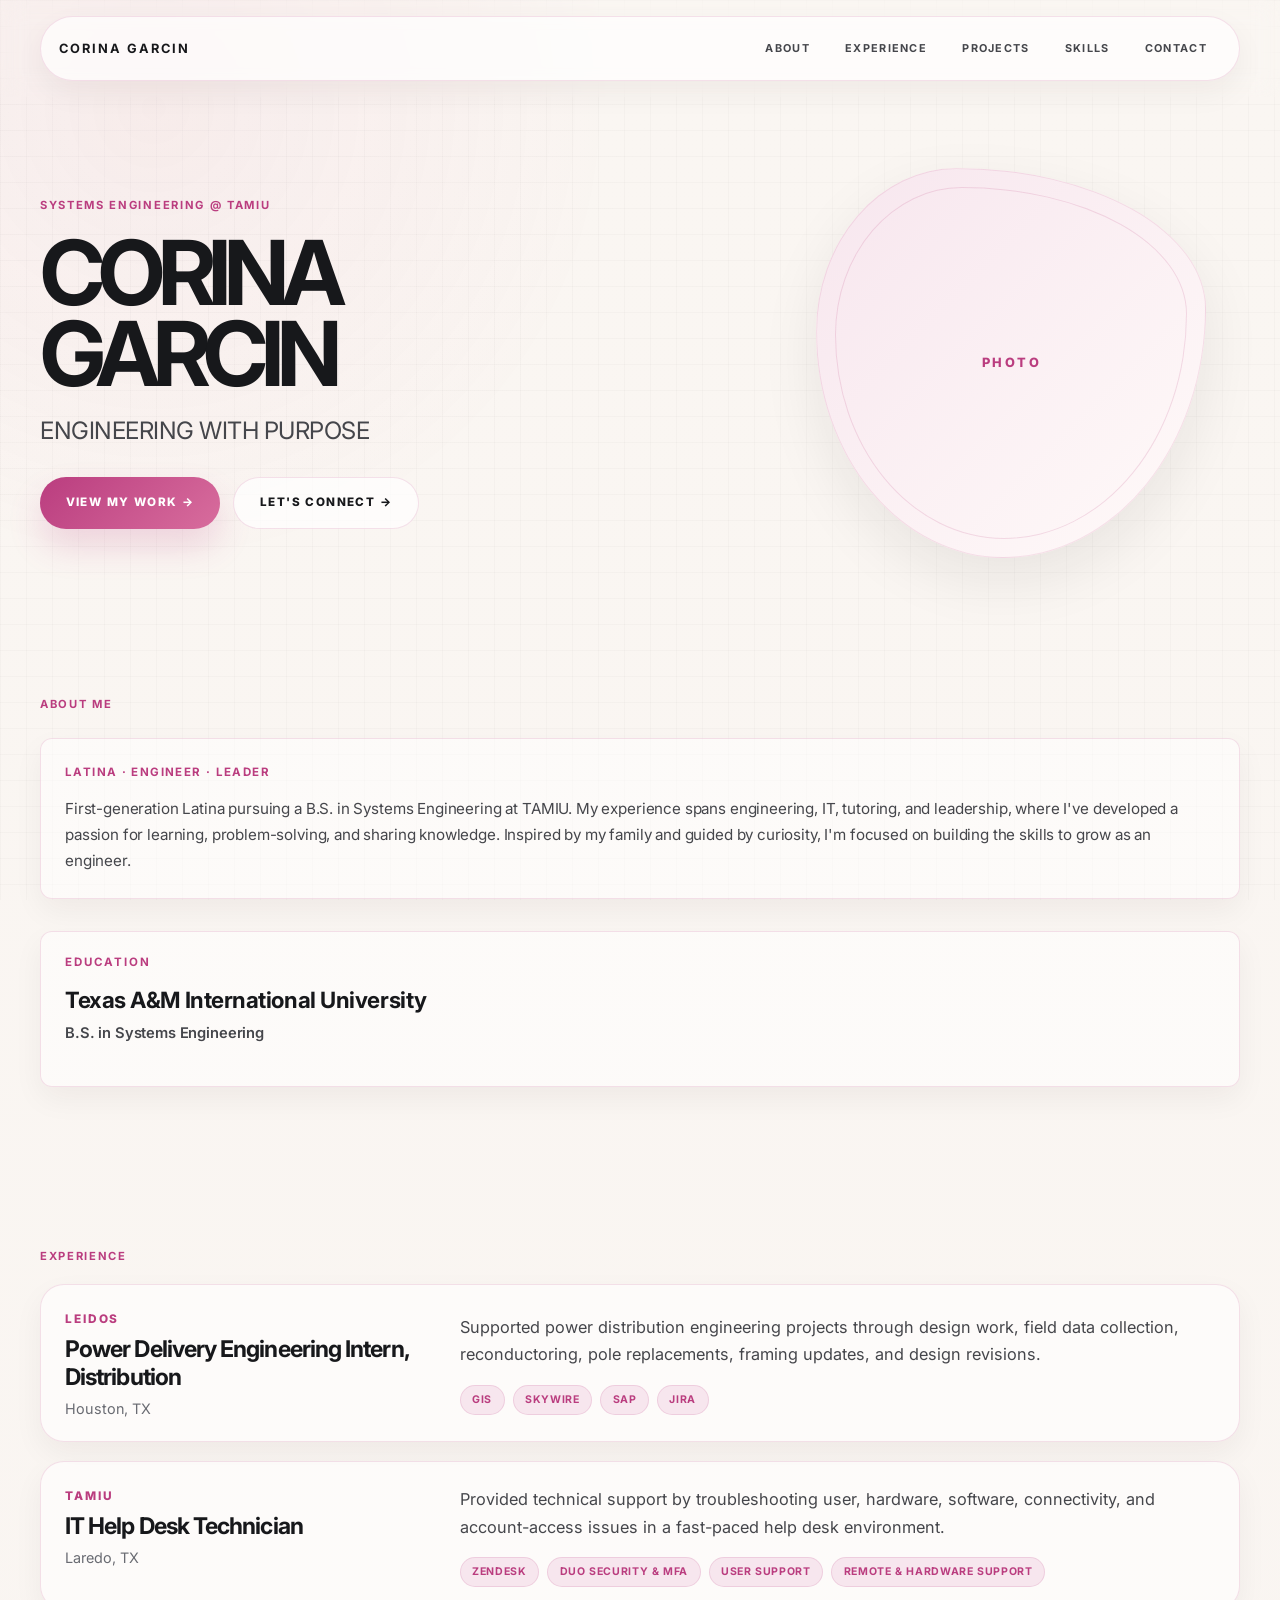
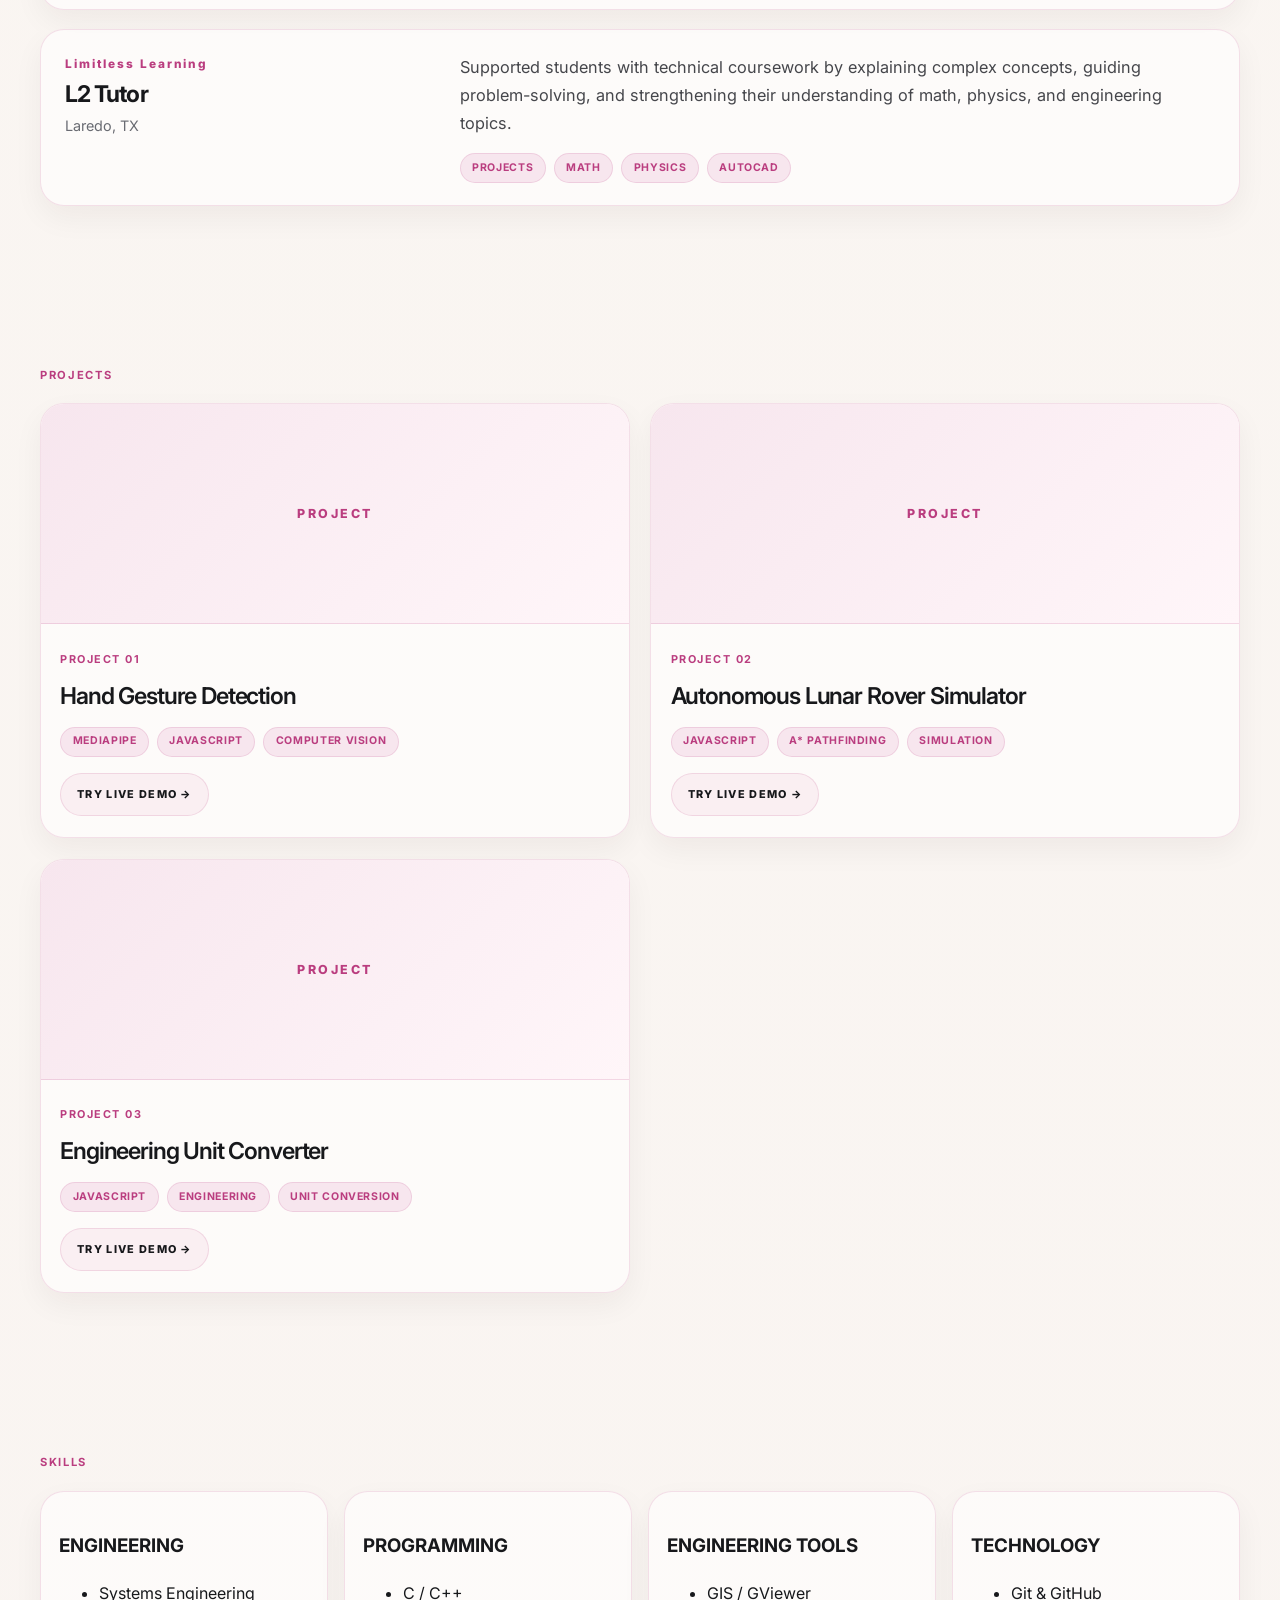
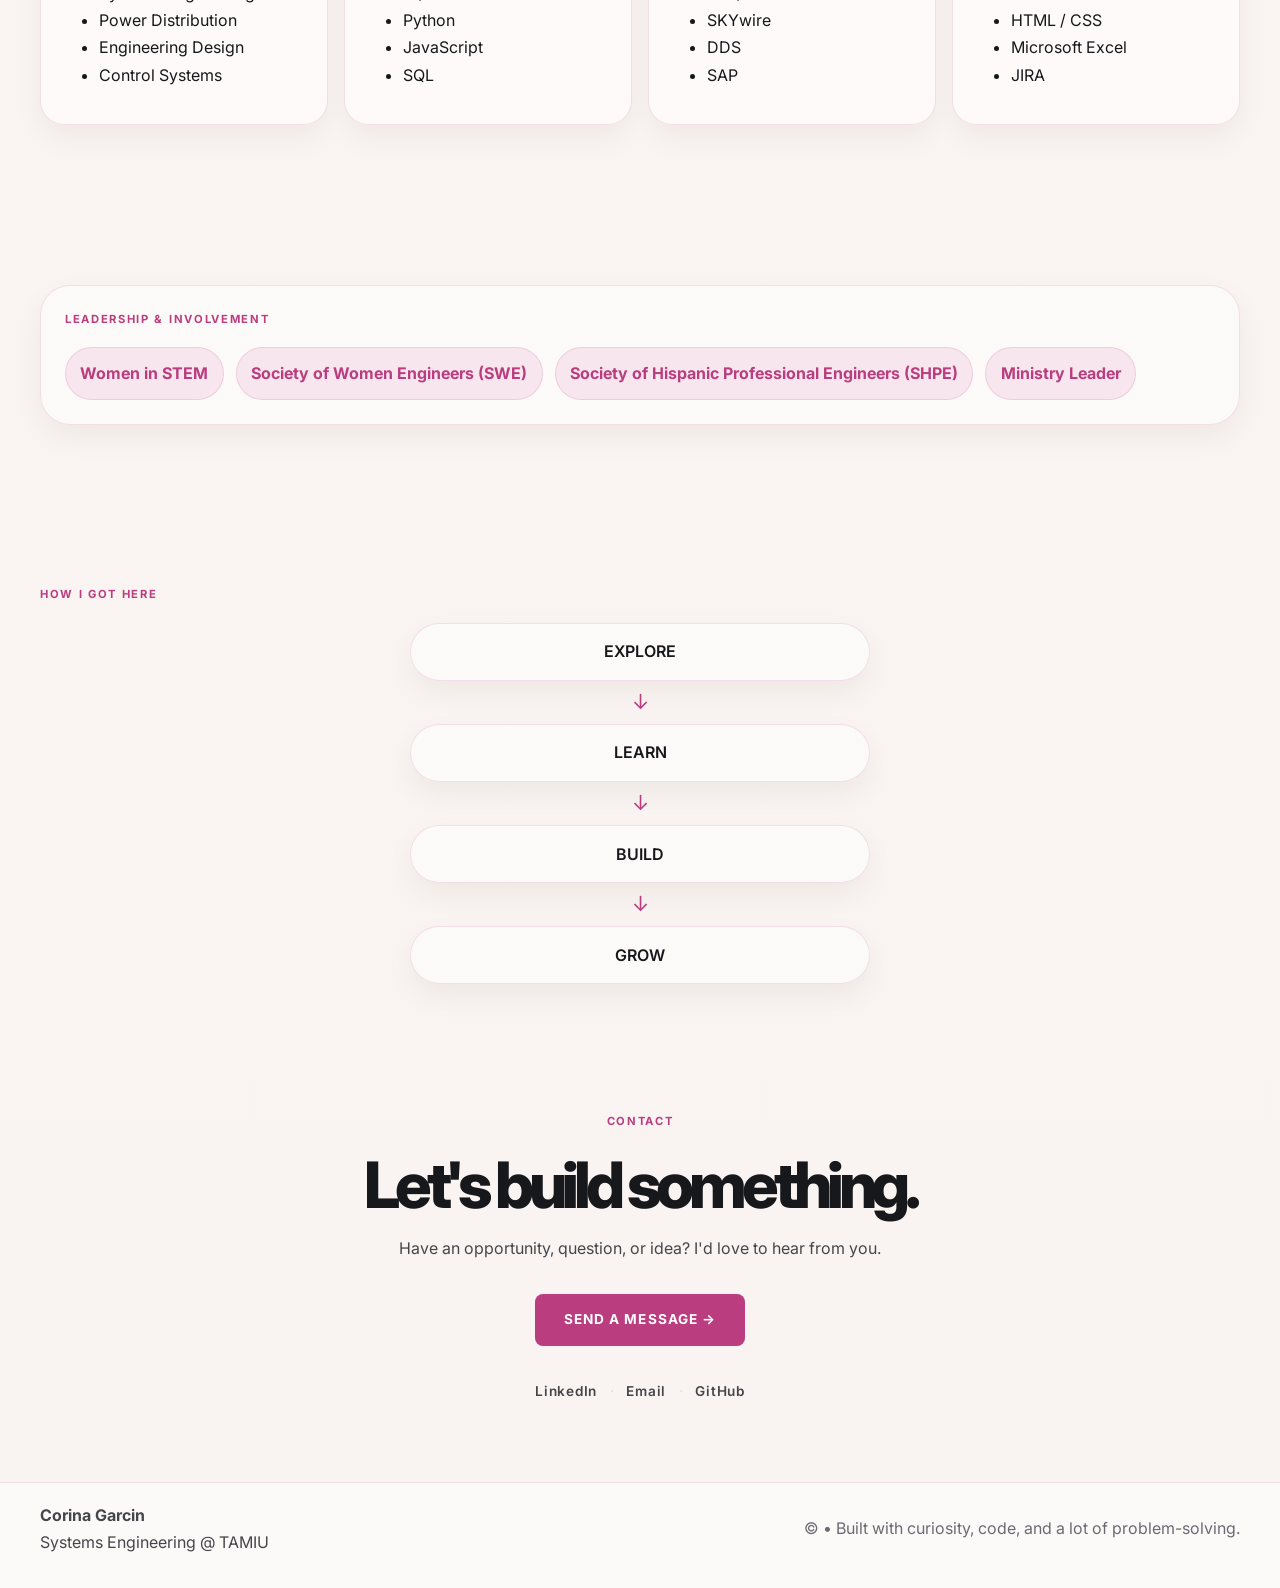
==== commit dc5f866d: "Update portfolio hero tagline Co-authored-by: Copilot <223556219+Copilot@users.noreply.github.com>" ====
--- a/index.html
+++ b/index.html
@@ -33,7 +33,7 @@
           <div class="hero-copy">
             <p class="eyebrow">SYSTEMS ENGINEERING @ TAMIU</p>
             <h1>CORINA<br>GARCIN</h1>
-            <p class="intro">Engineering × Technology × Systems</p>
+            <p class="intro">ENGINEERING WITH PURPOSE</p>
             <div class="cta-row">
               <a class="button primary" href="#projects">VIEW MY WORK →</a>
               <a class="button secondary" href="#contact">LET'S CONNECT →</a>
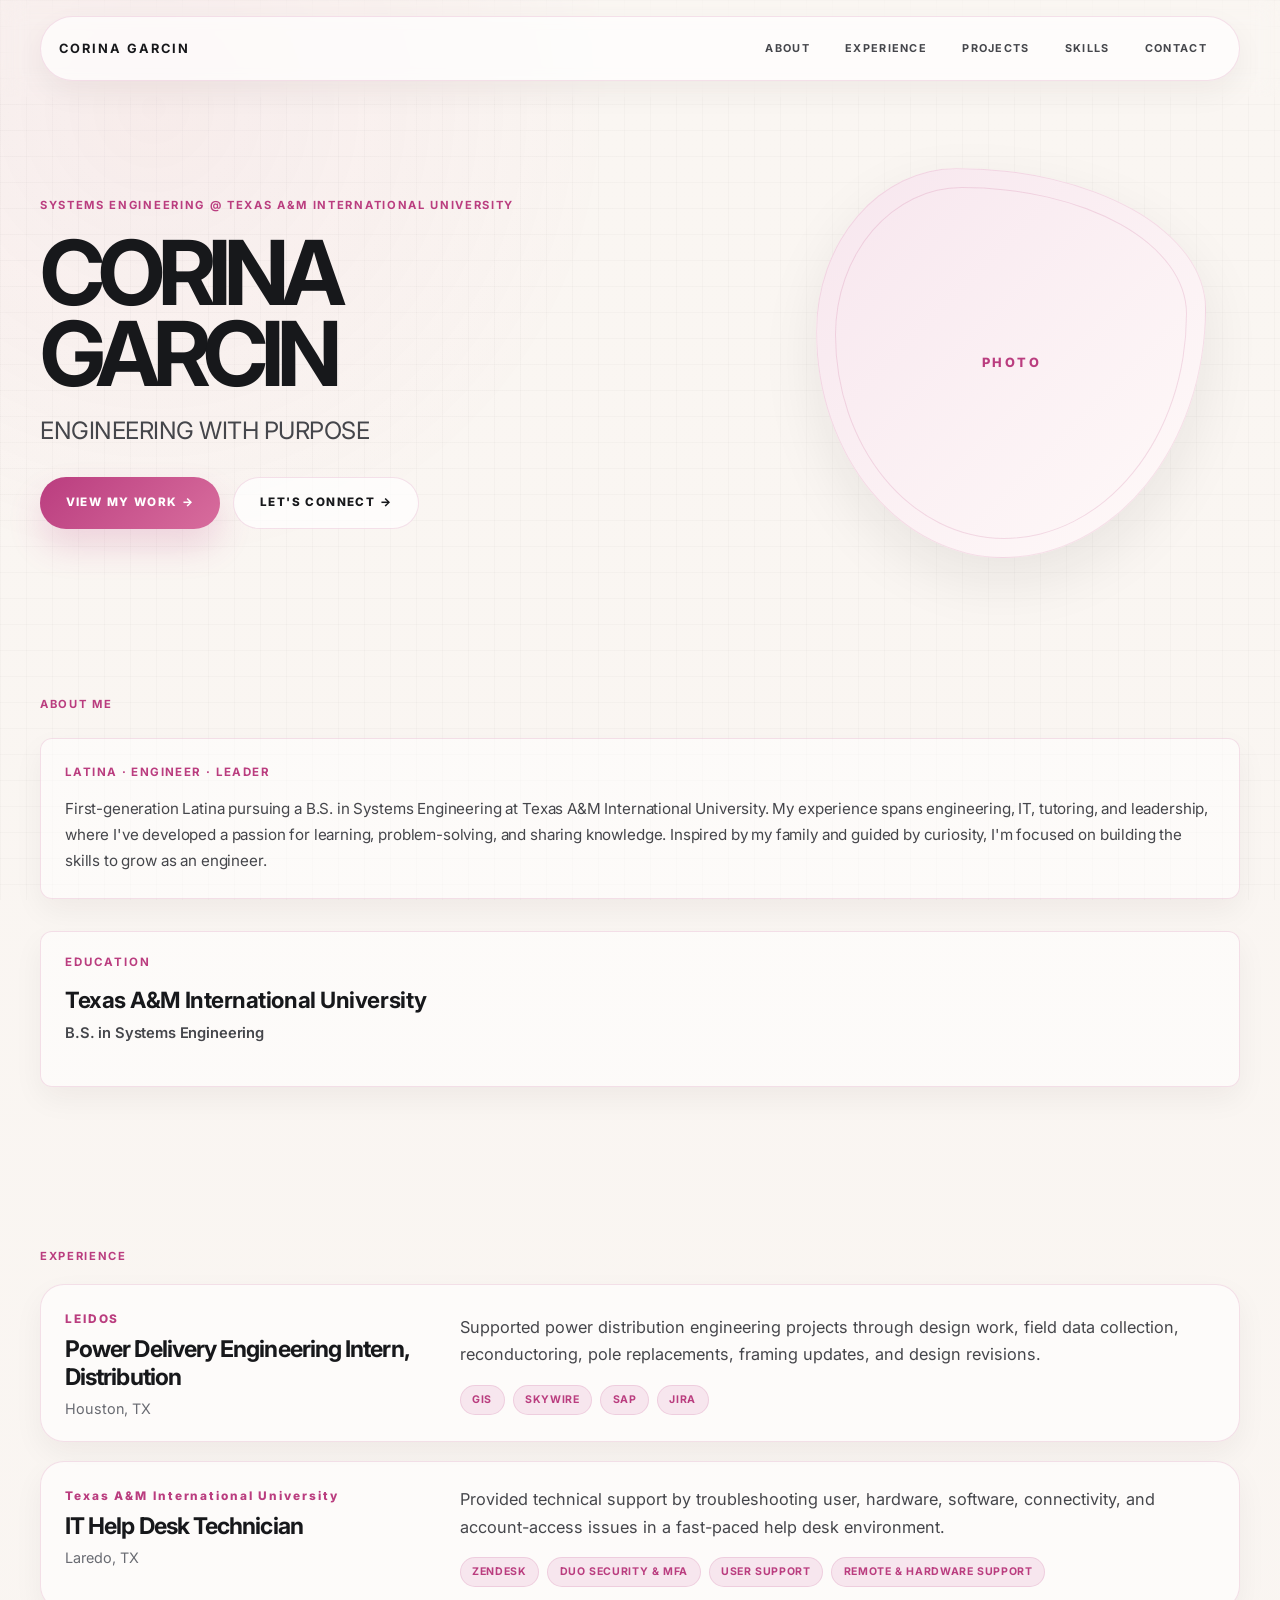
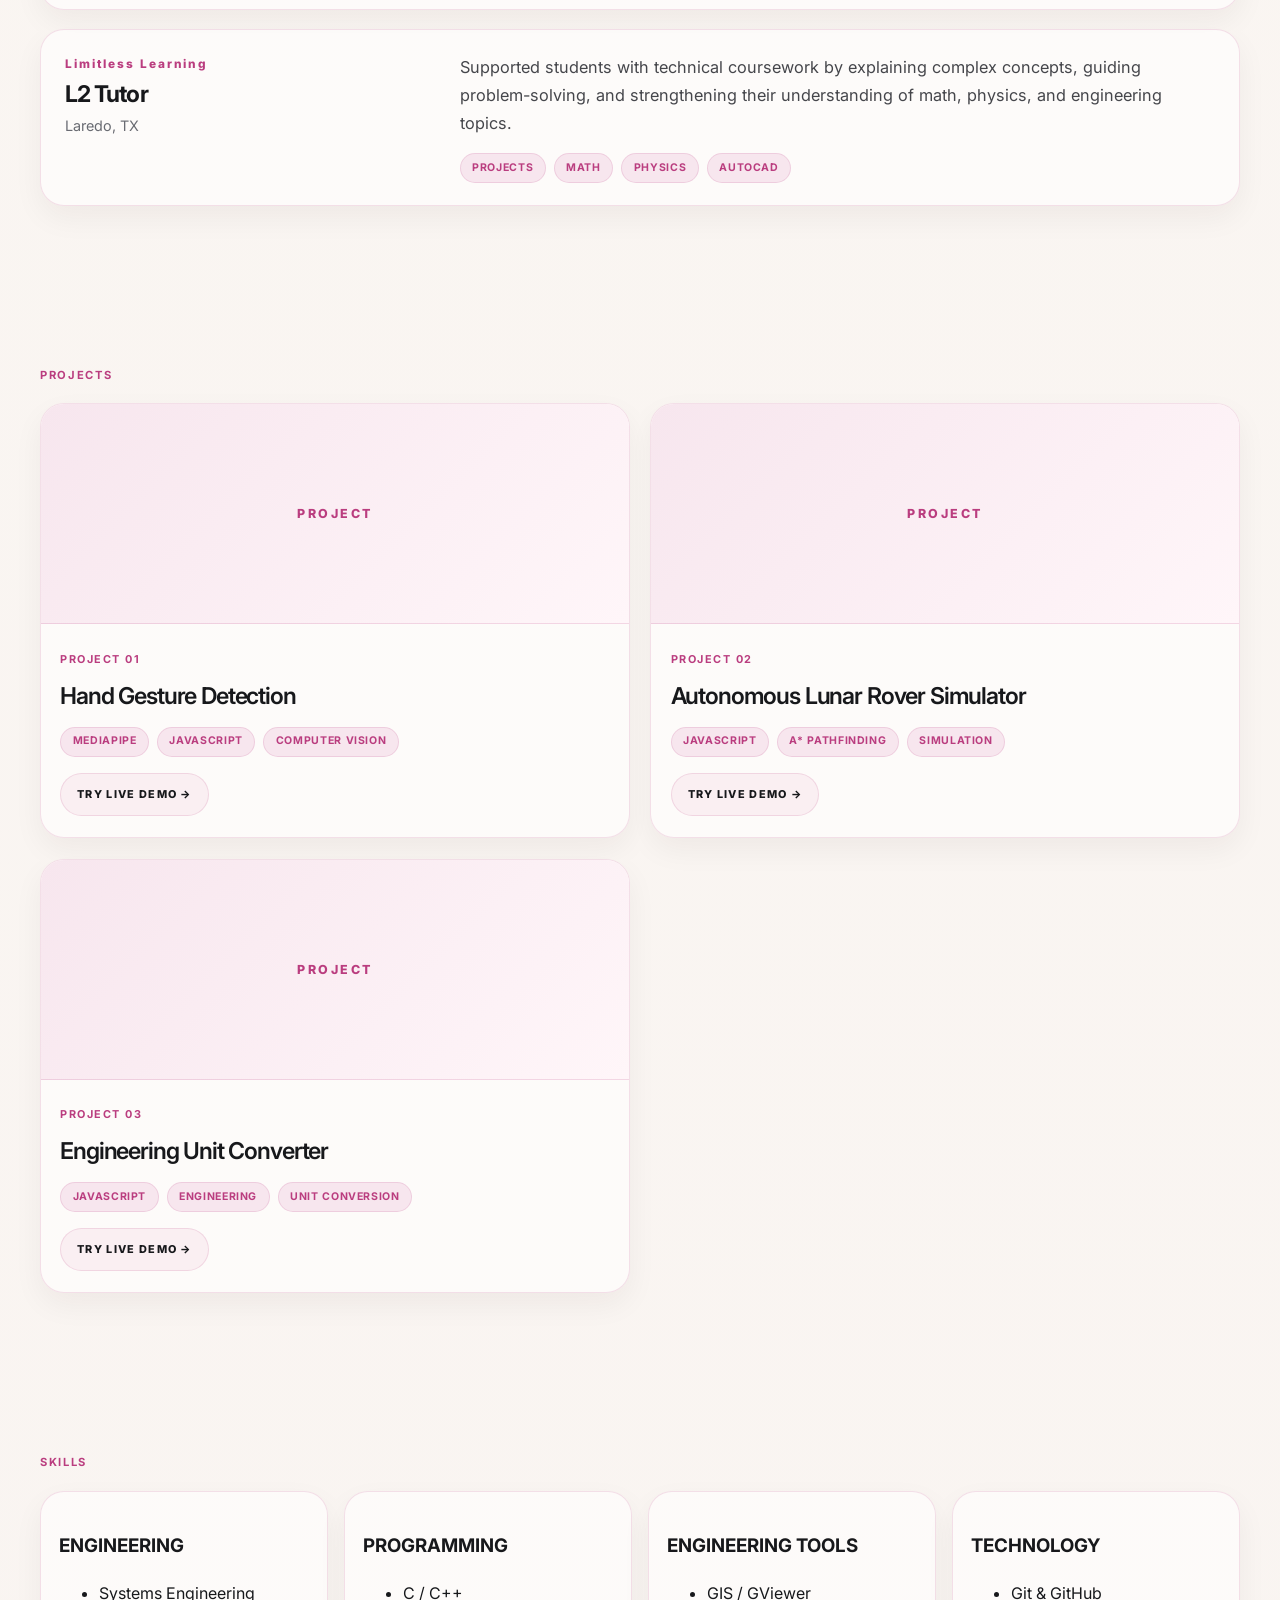
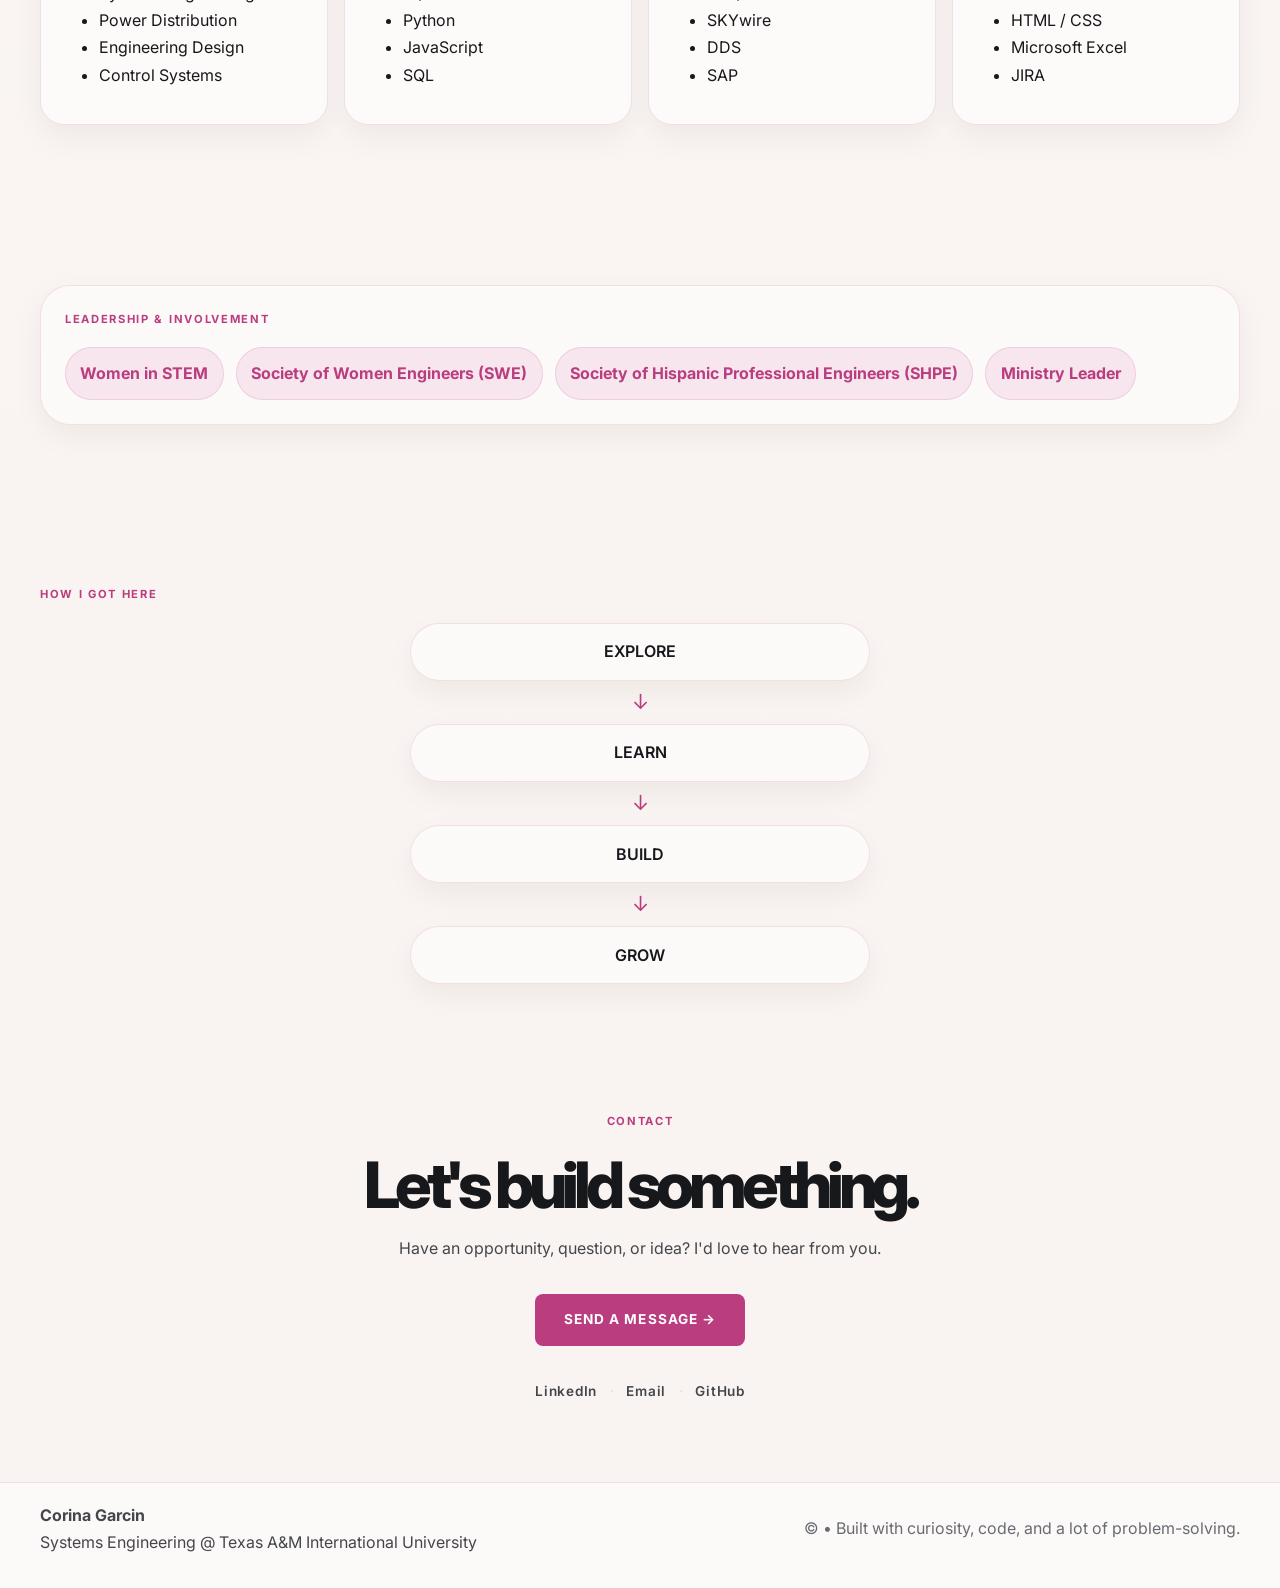
==== commit bbc8ad4f: "Spell out Texas A&M International University Co-authored-by: Copilot <223556219+Copilot@users.norepl" ====
--- a/index.html
+++ b/index.html
@@ -31,7 +31,7 @@
       <section class="hero section" id="home">
         <div class="container hero-layout reveal">
           <div class="hero-copy">
-            <p class="eyebrow">SYSTEMS ENGINEERING @ TAMIU</p>
+            <p class="eyebrow">SYSTEMS ENGINEERING @ Texas A&amp;M International University</p>
             <h1>CORINA<br>GARCIN</h1>
             <p class="intro">ENGINEERING WITH PURPOSE</p>
             <div class="cta-row">
@@ -54,7 +54,7 @@
           <div class="about-columns">
             <div class="about-column about-card">
               <p class="about-intro">LATINA · ENGINEER · LEADER</p>
-              <p class="about-body">First-generation Latina pursuing a B.S. in Systems Engineering at TAMIU. My experience spans engineering, IT, tutoring, and leadership, where I've developed a passion for learning, problem-solving, and sharing knowledge. Inspired by my family and guided by curiosity, I'm focused on building the skills to grow as an engineer.</p>
+              <p class="about-body">First-generation Latina pursuing a B.S. in Systems Engineering at Texas A&amp;M International University. My experience spans engineering, IT, tutoring, and leadership, where I've developed a passion for learning, problem-solving, and sharing knowledge. Inspired by my family and guided by curiosity, I'm focused on building the skills to grow as an engineer.</p>
             </div>
             <div class="about-column education-card">
               <div class="card-label">EDUCATION</div>
@@ -89,7 +89,7 @@
 
             <article class="timeline-item">
               <div class="timeline-meta">
-                <span class="company">TAMIU</span>
+                <span class="company">Texas A&amp;M International University</span>
                 <span class="role">IT Help Desk Technician</span>
                 <span class="location">Laredo, TX</span>
               </div>
@@ -319,7 +319,7 @@
       <div class="container footer-inner">
         <div>
           <strong>Corina Garcin</strong>
-          <div>Systems Engineering @ TAMIU</div>
+          <div>Systems Engineering @ Texas A&amp;M International University</div>
         </div>
         <div class="footer-note">© <span id="year"></span> • Built with curiosity, code, and a lot of problem-solving.</div>
       </div>
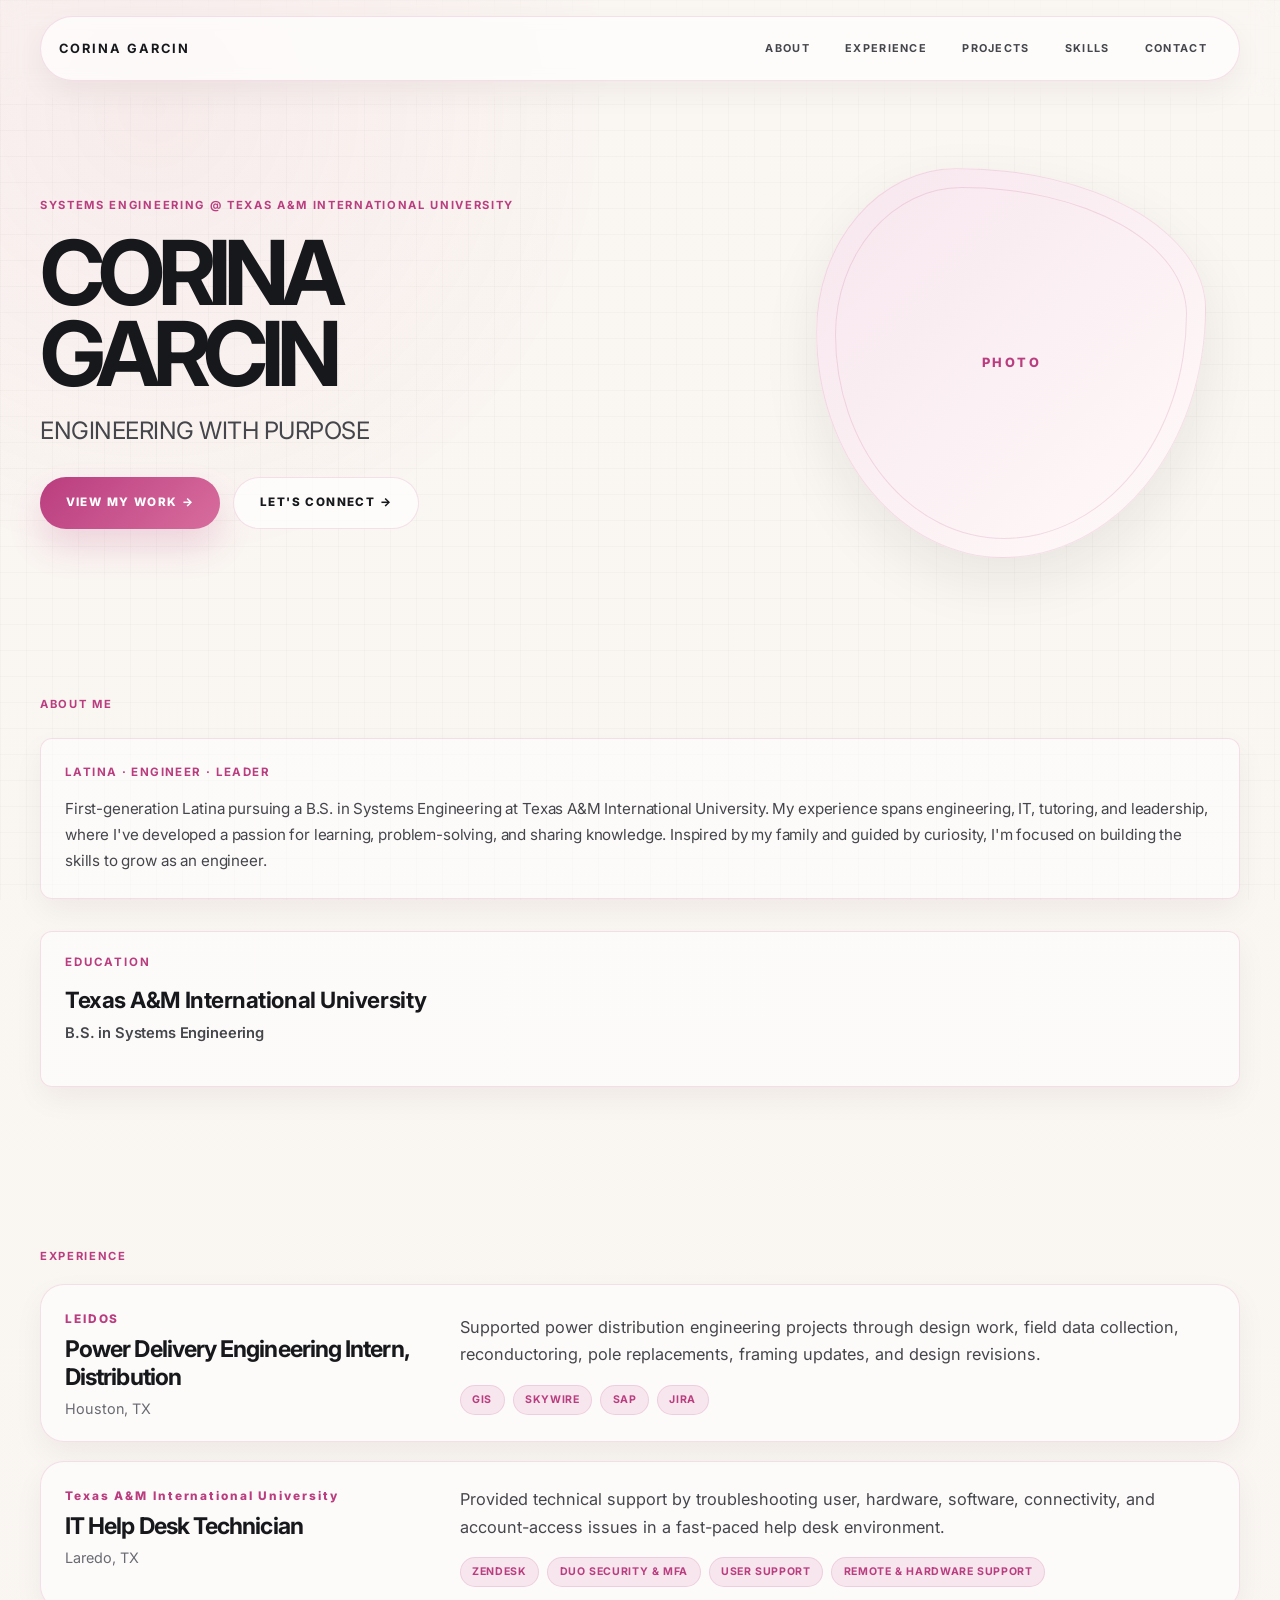
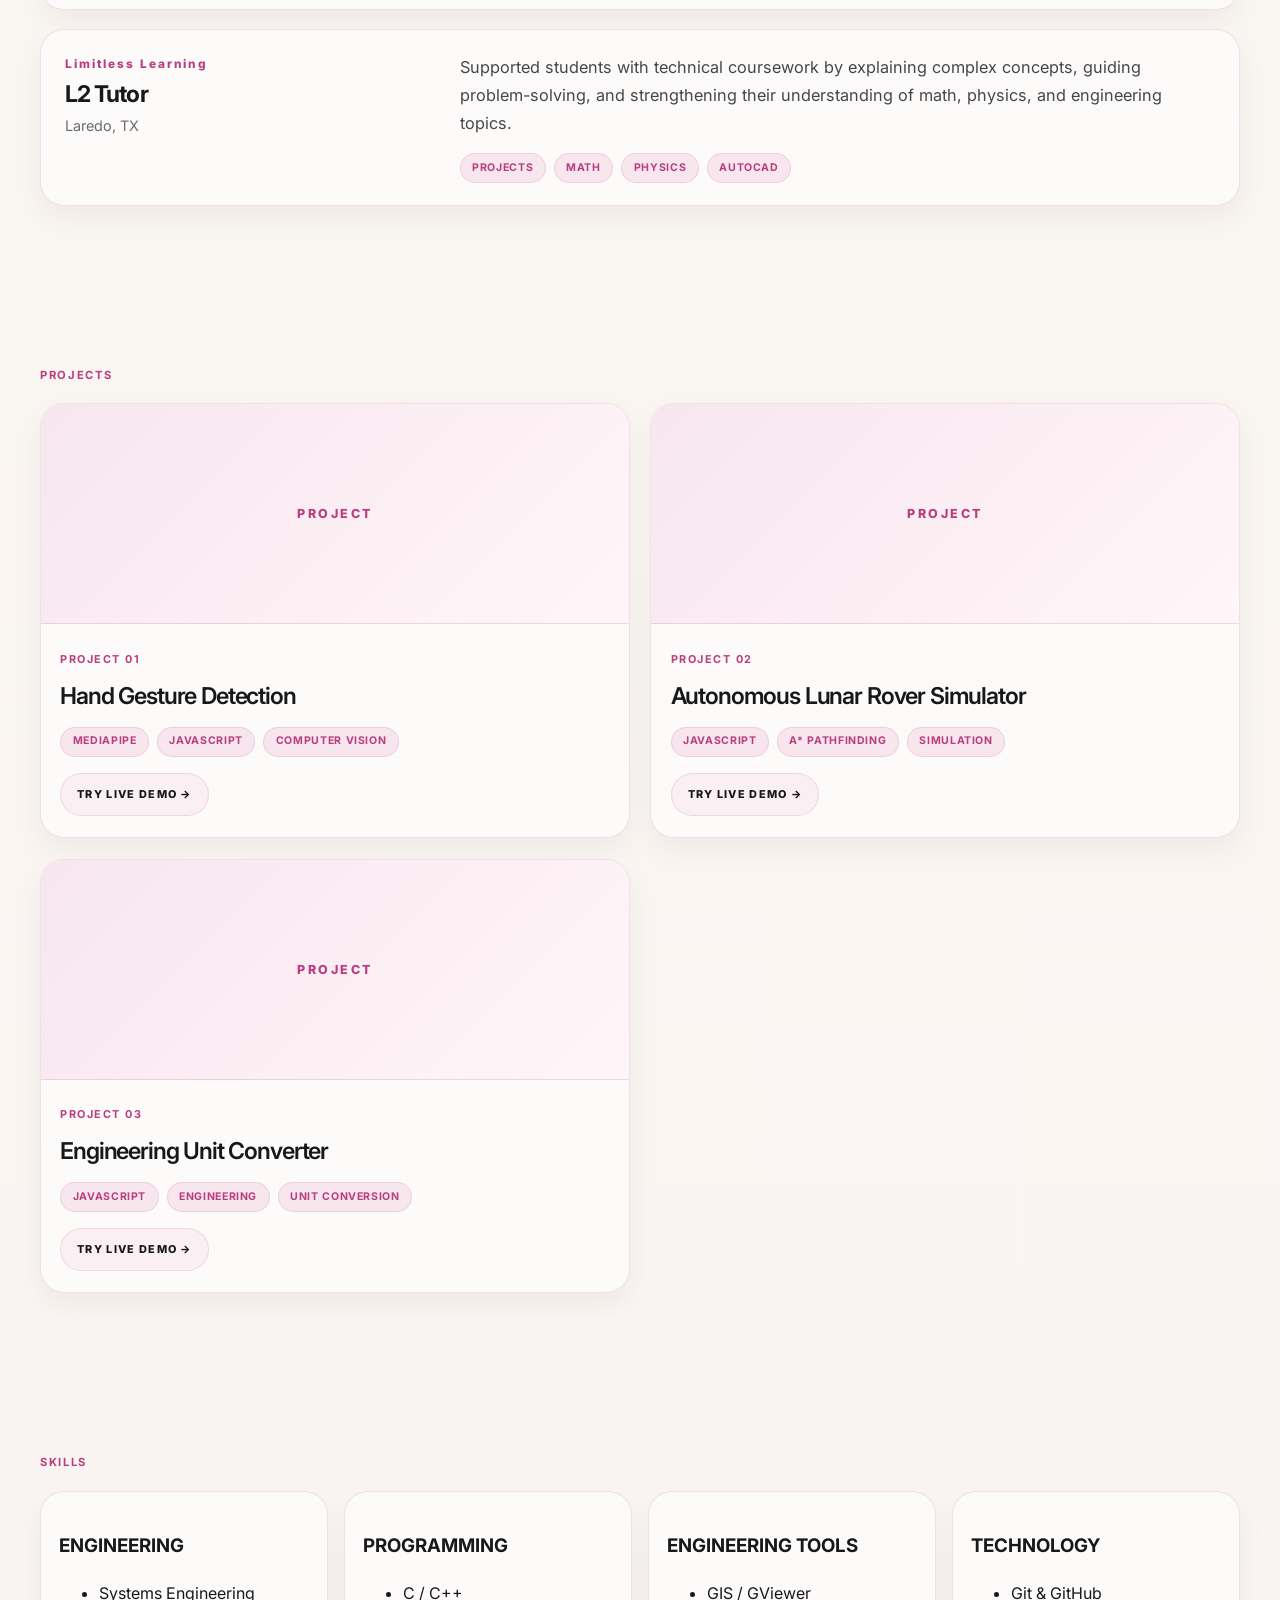
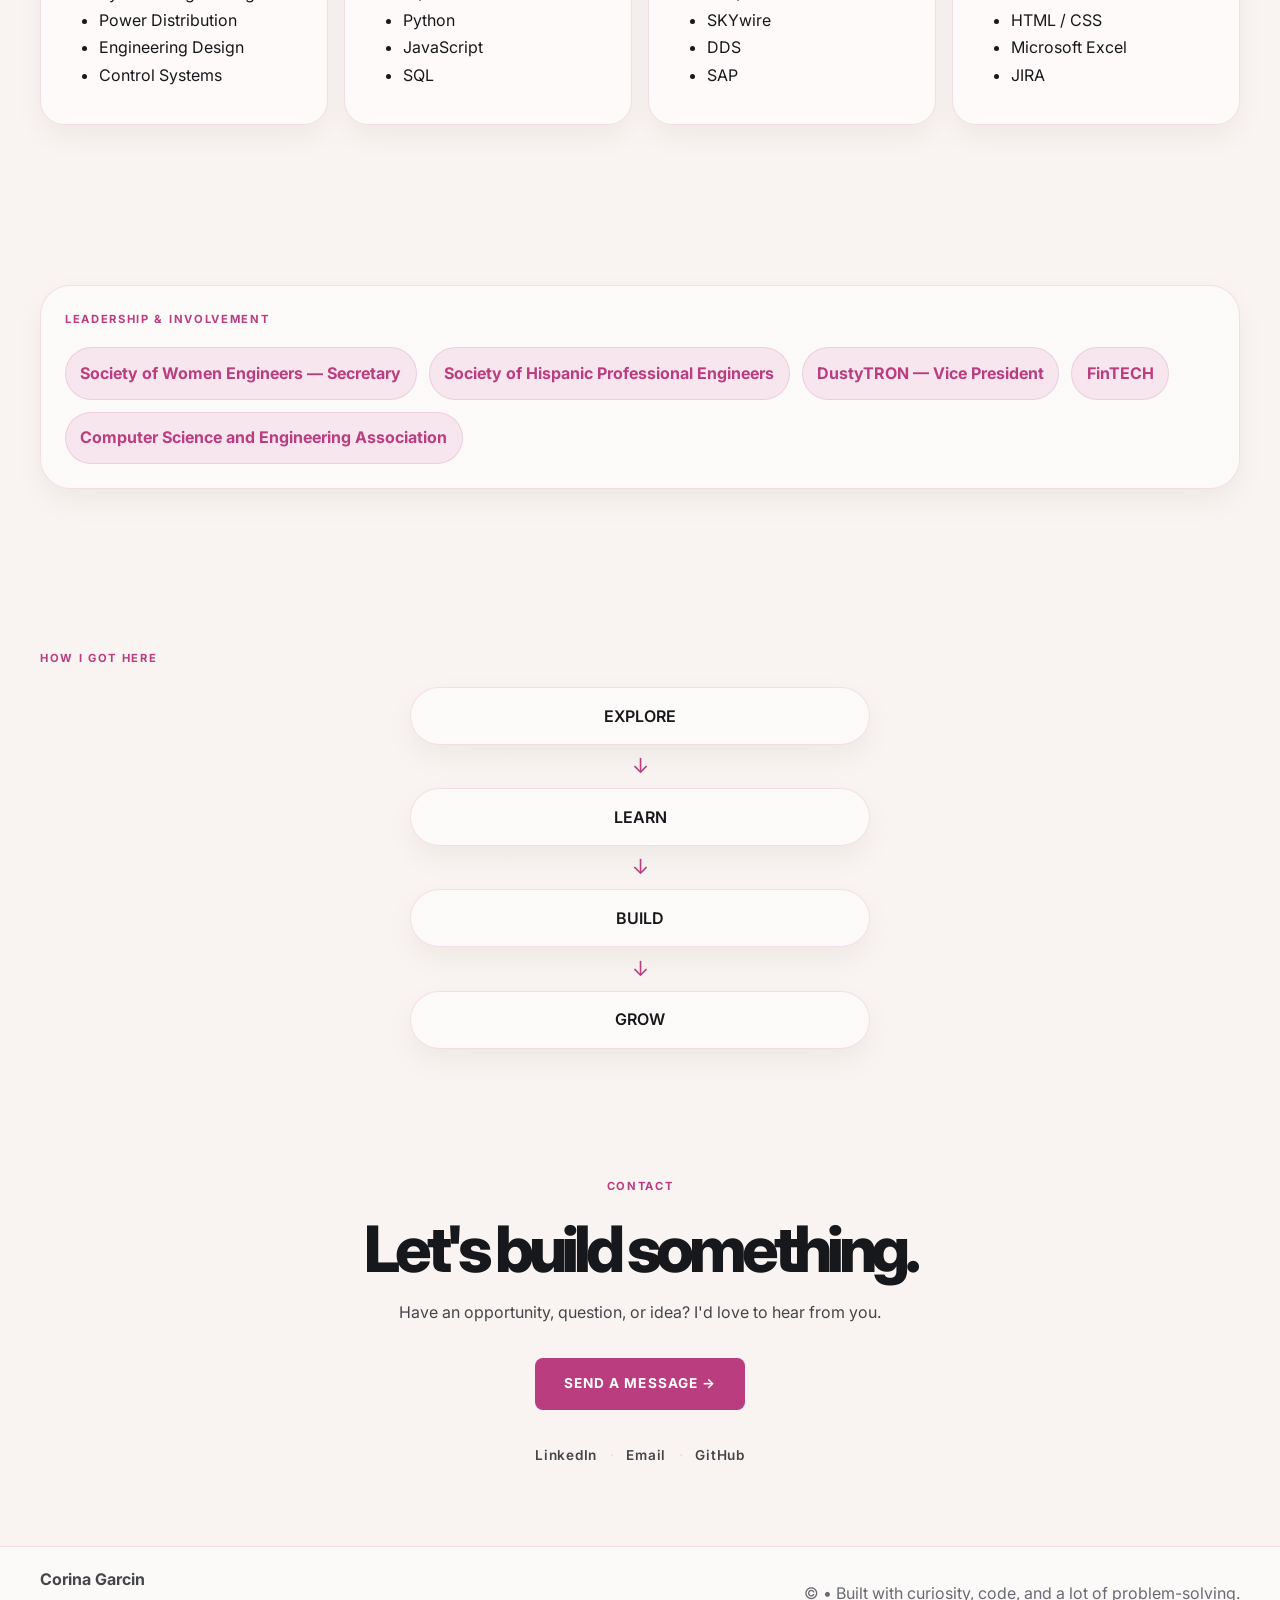
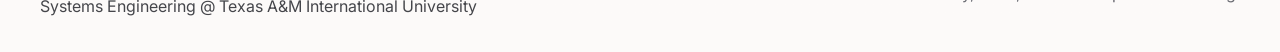
==== commit db1c3a63: "Update leadership and involvement list Co-authored-by: Copilot <223556219+Copilot@users.noreply.gith" ====
--- a/index.html
+++ b/index.html
@@ -272,10 +272,11 @@
         <div class="container reveal editorial-block compact">
           <div class="section-label">LEADERSHIP &amp; INVOLVEMENT</div>
           <ul class="inline-list">
-            <li>Women in STEM</li>
-            <li>Society of Women Engineers (SWE)</li>
-            <li>Society of Hispanic Professional Engineers (SHPE)</li>
-            <li>Ministry Leader</li>
+            <li>Society of Women Engineers — Secretary</li>
+            <li>Society of Hispanic Professional Engineers</li>
+            <li>DustyTRON — Vice President</li>
+            <li>FinTECH</li>
+            <li>Computer Science and Engineering Association</li>
           </ul>
         </div>
       </section>
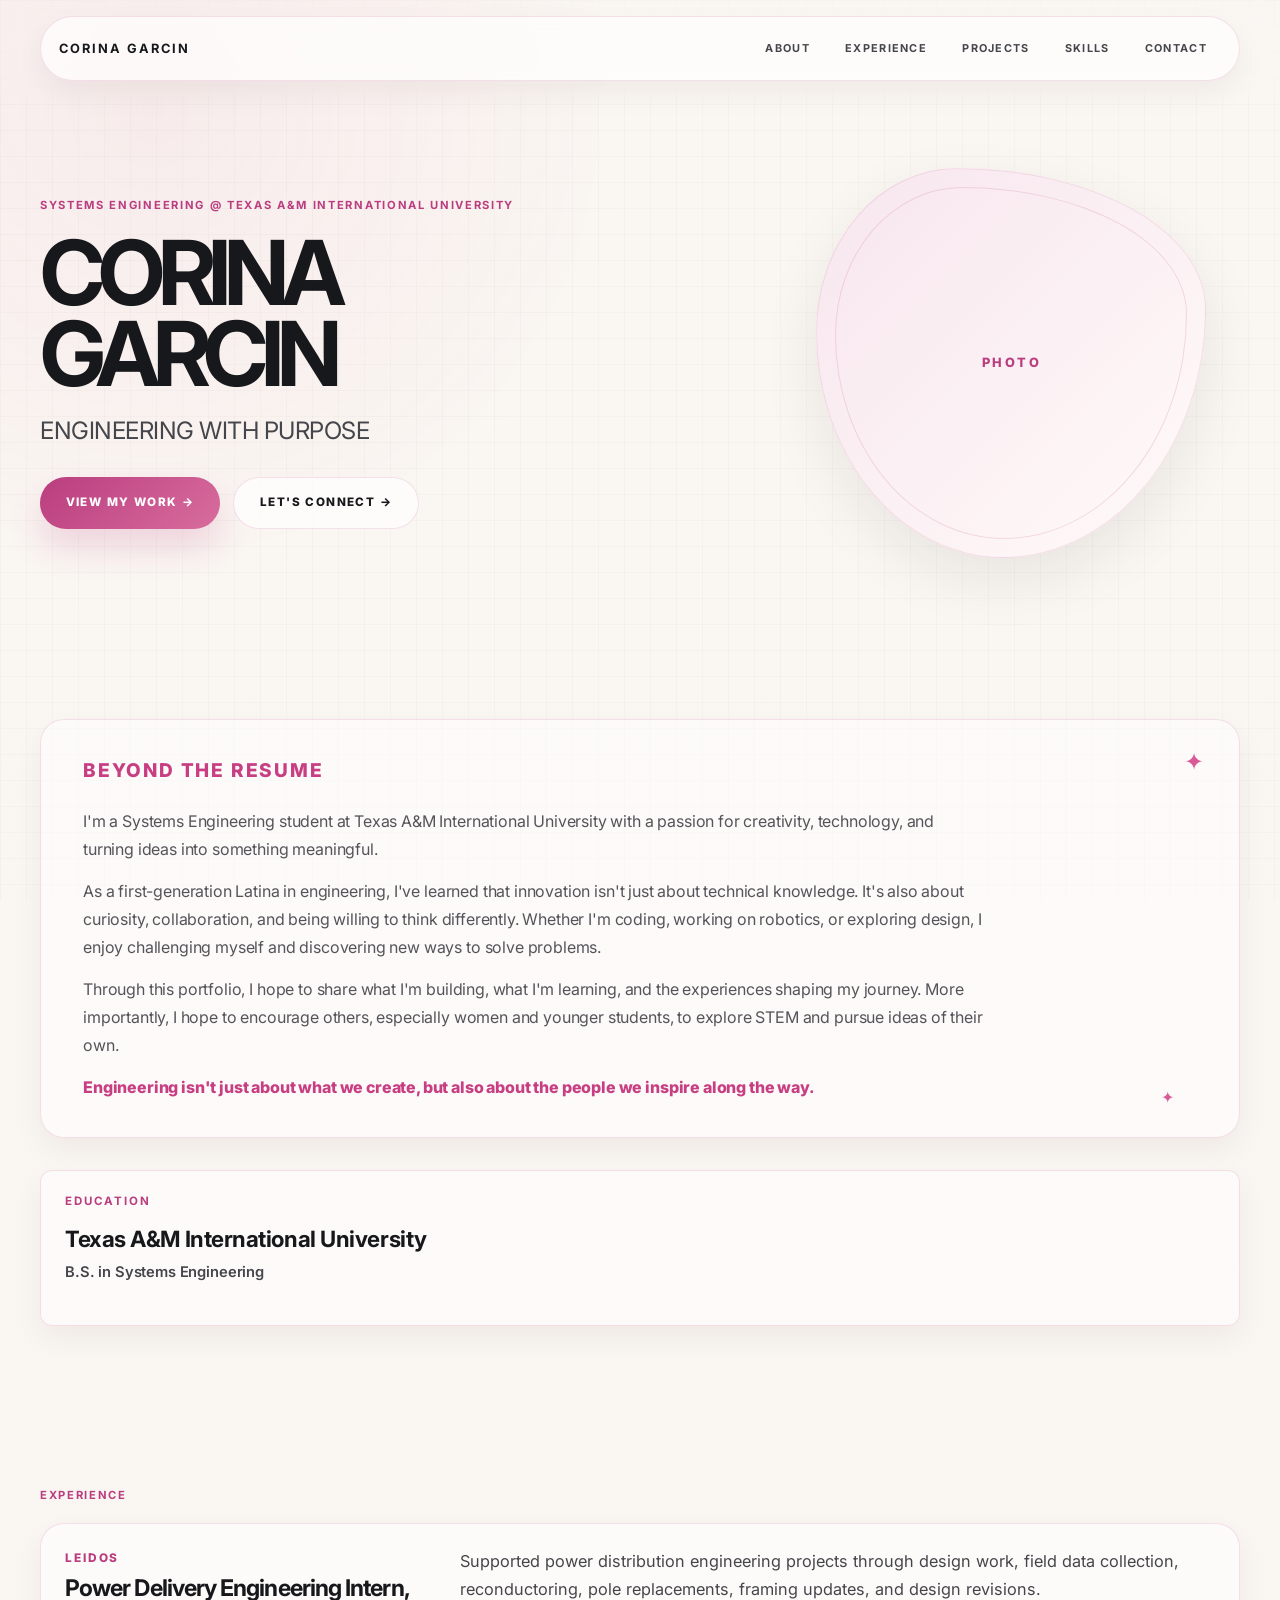
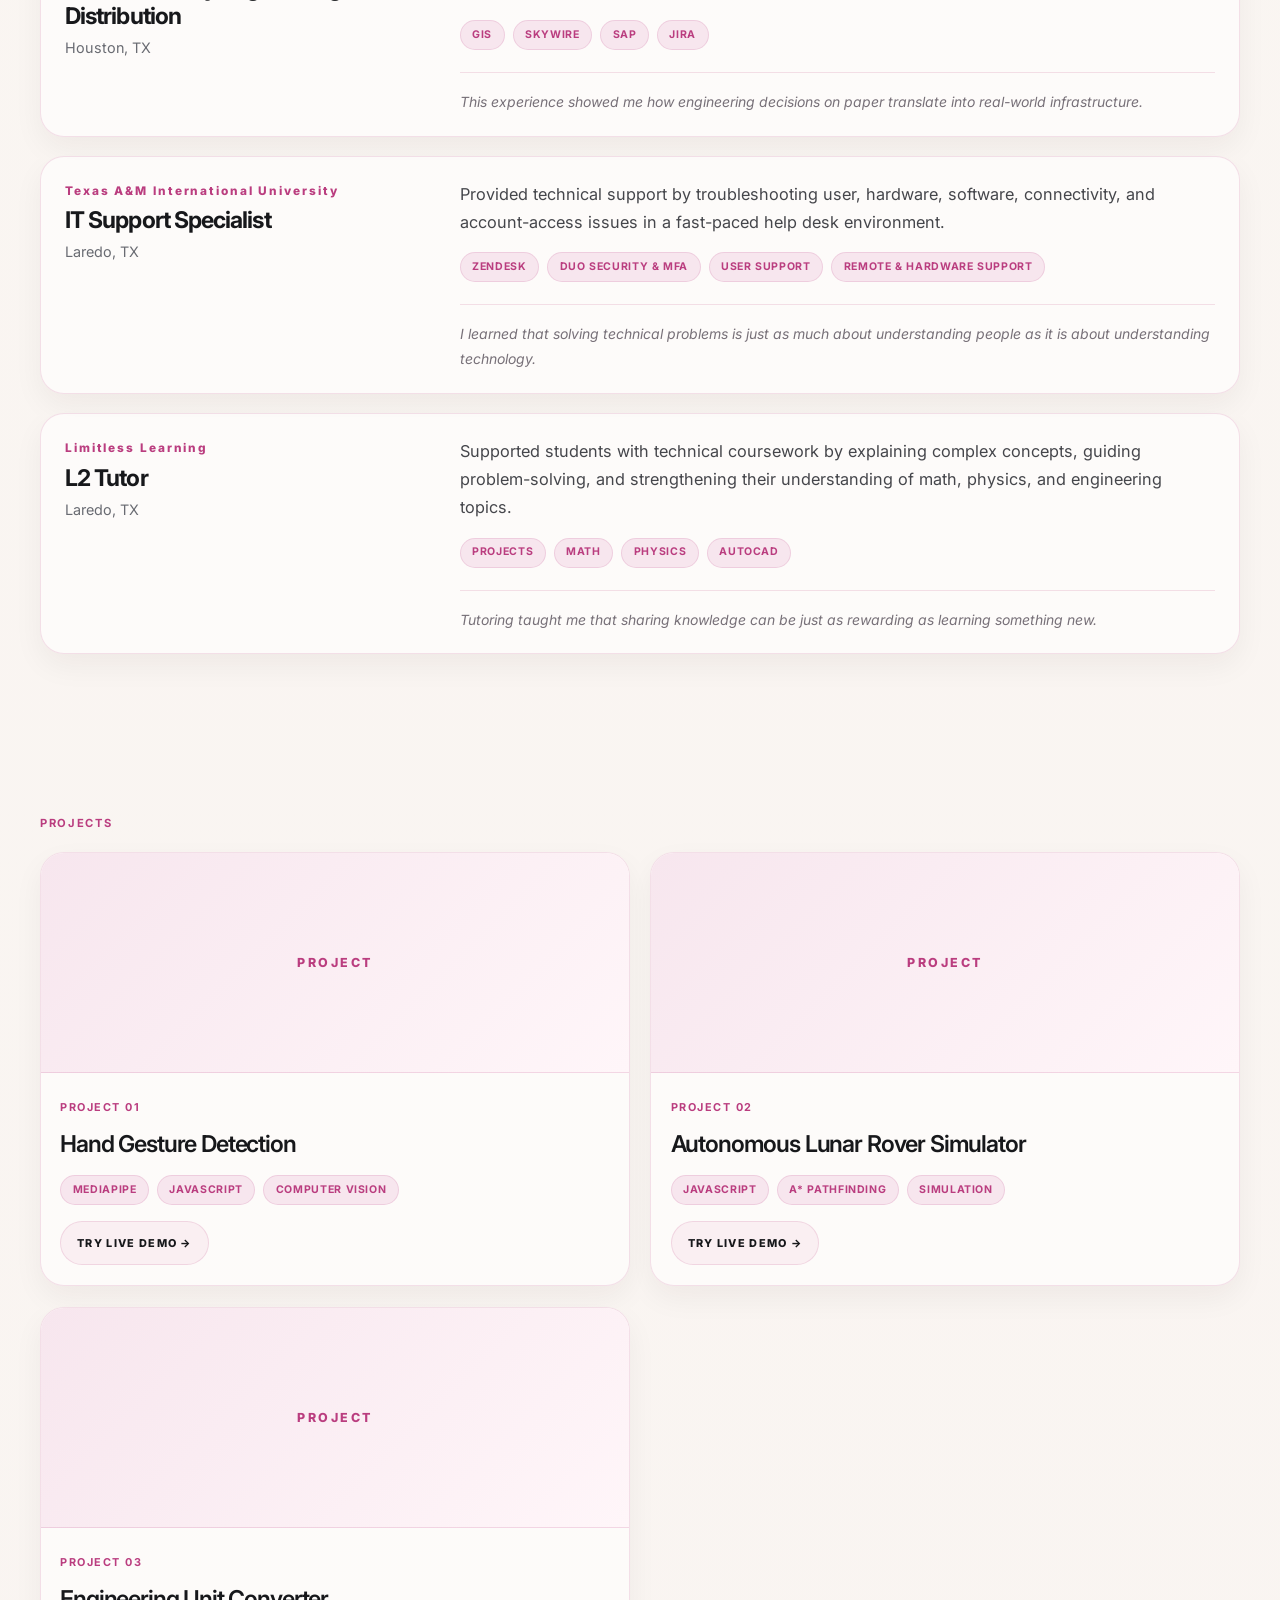
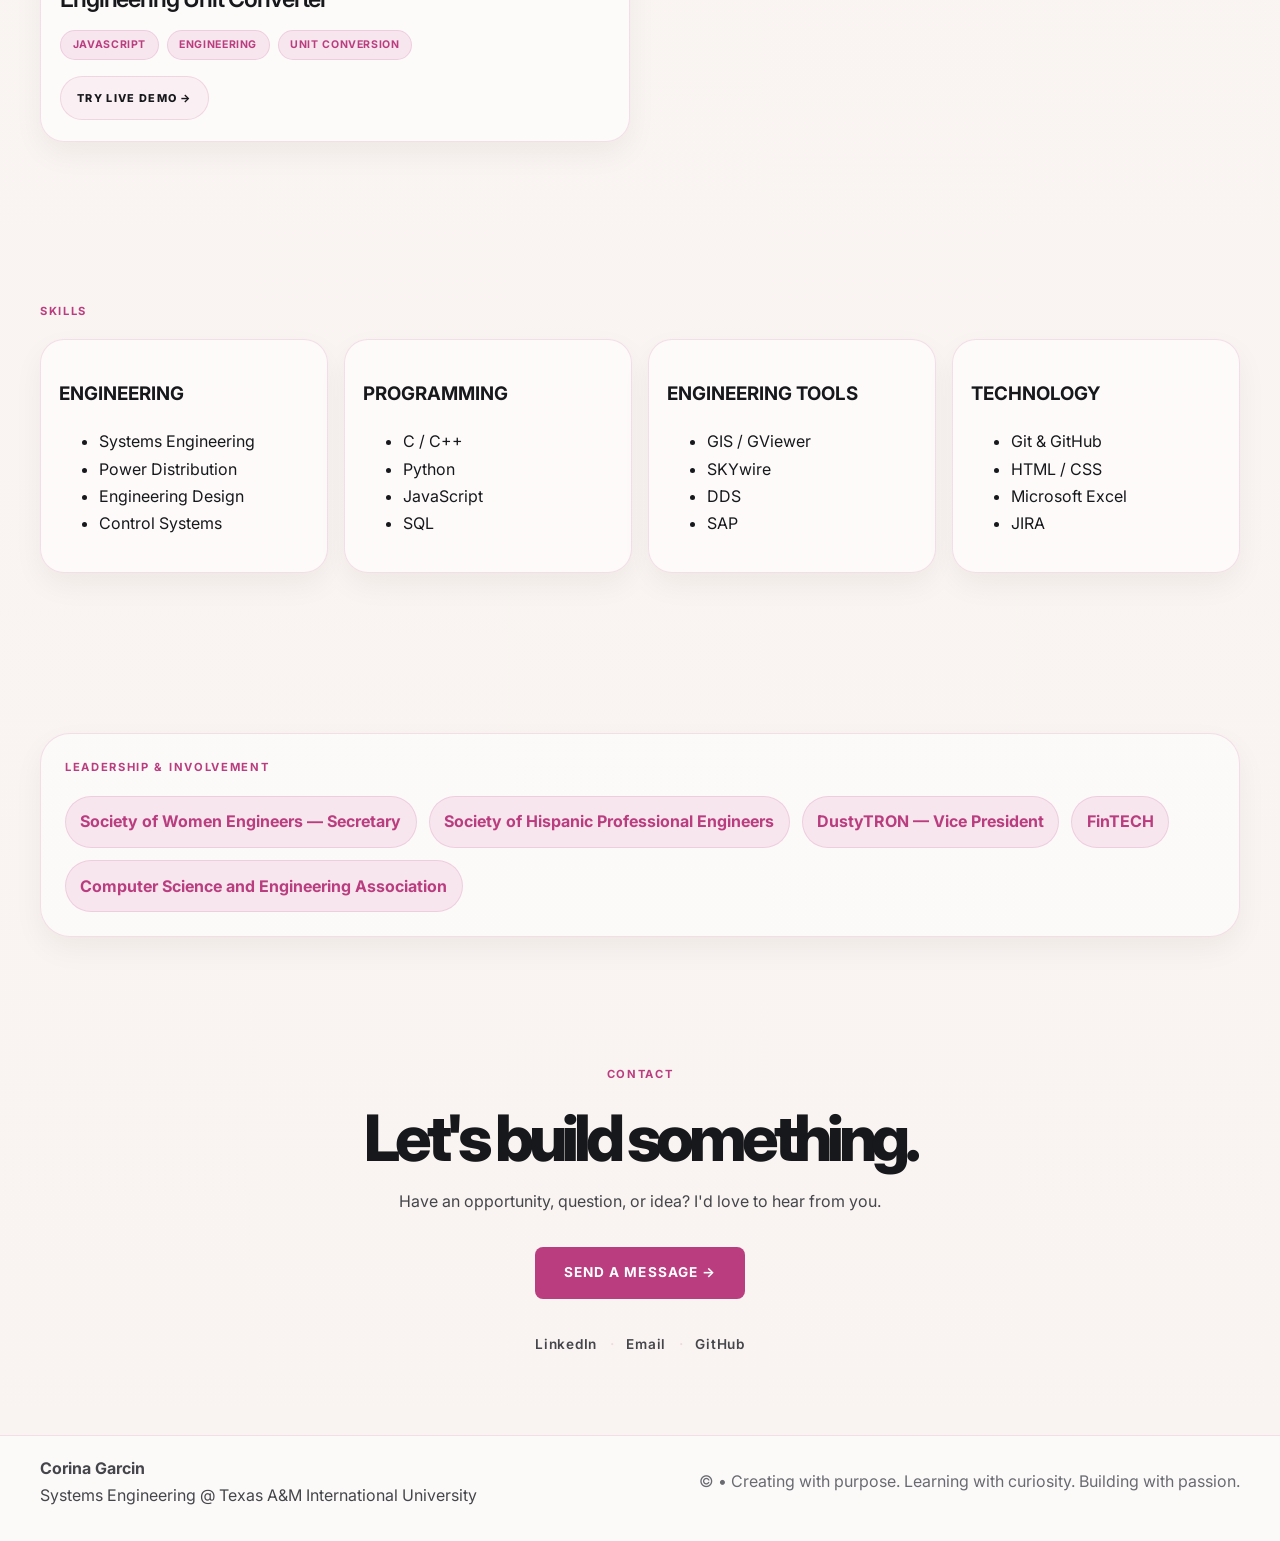
==== commit f1da6ebe: "Update portfolio design and project navigation" ====
--- a/index.html
+++ b/index.html
@@ -50,12 +50,44 @@
 
       <section class="section about-section" id="about">
         <div class="container reveal">
-          <div class="section-label">ABOUT ME</div>
           <div class="about-columns">
-            <div class="about-column about-card">
-              <p class="about-intro">LATINA · ENGINEER · LEADER</p>
-              <p class="about-body">First-generation Latina pursuing a B.S. in Systems Engineering at Texas A&amp;M International University. My experience spans engineering, IT, tutoring, and leadership, where I've developed a passion for learning, problem-solving, and sharing knowledge. Inspired by my family and guided by curiosity, I'm focused on building the skills to grow as an engineer.</p>
-            </div>
+           
+
+<div class="about-column about-card">
+
+  <p class="about-intro">BEYOND THE RESUME</p>
+
+  <p class="about-body">
+  I'm a Systems Engineering student at Texas A&amp;M
+  International University with a passion for creativity,
+  technology, and turning ideas into something meaningful.
+</p>
+
+  <p class="about-body">
+    As a first-generation Latina in engineering, I've learned
+    that innovation isn't just about technical knowledge.
+    It's also about curiosity, collaboration, and being willing
+    to think differently. Whether I'm coding, working on robotics,
+    or exploring design, I enjoy challenging myself and
+    discovering new ways to solve problems.
+  </p>
+
+  <p class="about-body">
+    Through this portfolio, I hope to share what I'm building,
+    what I'm learning, and the experiences shaping my journey.
+    More importantly, I hope to encourage others, especially
+    women and younger students, to explore STEM and pursue
+    ideas of their own.
+  </p>
+
+ <p class="about-body">
+  <strong style="color: #c83e83;">
+    Engineering isn't just about what we create, but also about the people we inspire along the way.
+  </strong>
+</p>
+
+</div>
+
             <div class="about-column education-card">
               <div class="card-label">EDUCATION</div>
               <p class="education-title">Texas A&amp;M International University</p>
@@ -65,64 +97,123 @@
         </div>
       </section>
 
-      <section class="section" id="experience">
-        <div class="container reveal">
-          <div class="section-label">EXPERIENCE</div>
-
-          <div class="timeline">
-            <article class="timeline-item">
-              <div class="timeline-meta">
-                <span class="company">LEIDOS</span>
-                <span class="role">Power Delivery Engineering Intern, Distribution</span>
-                <span class="location">Houston, TX</span>
-              </div>
-              <div class="timeline-body">
-                <p>Supported power distribution engineering projects through design work, field data collection, reconductoring, pole replacements, framing updates, and design revisions.</p>
-                <div class="tag-list">
-                  <span>GIS</span>
-                  <span>SKYwire</span>
-                  <span>SAP</span>
-                  <span>JIRA</span>
-                </div>
-              </div>
-            </article>
-
-            <article class="timeline-item">
-              <div class="timeline-meta">
-                <span class="company">Texas A&amp;M International University</span>
-                <span class="role">IT Help Desk Technician</span>
-                <span class="location">Laredo, TX</span>
-              </div>
-              <div class="timeline-body">
-                <p>Provided technical support by troubleshooting user, hardware, software, connectivity, and account-access issues in a fast-paced help desk environment.</p>
-                <div class="tag-list">
-                  <span>Zendesk</span>
-                  <span>Duo Security &amp; MFA</span>
-                  <span>User Support</span>
-                  <span>Remote &amp; Hardware Support</span>
-                </div>
-              </div>
-            </article>
-
-            <article class="timeline-item">
-              <div class="timeline-meta">
-                <span class="company">Limitless Learning</span>
-                <span class="role">L2 Tutor</span>
-                <span class="location">Laredo, TX</span>
-              </div>
-              <div class="timeline-body">
-                <p>Supported students with technical coursework by explaining complex concepts, guiding problem-solving, and strengthening their understanding of math, physics, and engineering topics.</p>
-                <div class="tag-list">
-                  <span>Projects</span>
-                  <span>Math</span>
-                  <span>Physics</span>
-                  <span>AutoCAD</span>
-                </div>
-              </div>
-            </article>
-          </div>
-        </div>
-      </section>
+     
+
+<!-- EXPERIENCE SECTION -->
+<section class="section" id="experience">
+  <div class="container reveal">
+
+    <div class="section-label">EXPERIENCE</div>
+
+    <div class="timeline">
+
+      <!-- LEIDOS -->
+      <article class="timeline-item">
+
+        <div class="timeline-meta">
+          <span class="company">LEIDOS</span>
+          <span class="role">
+            Power Delivery Engineering Intern, Distribution
+          </span>
+          <span class="location">Houston, TX</span>
+        </div>
+
+        <div class="timeline-body">
+          <p>
+            Supported power distribution engineering projects through
+            design work, field data collection, reconductoring, pole
+            replacements, framing updates, and design revisions.
+          </p>
+
+          <div class="tag-list">
+            <span>GIS</span>
+            <span>SKYwire</span>
+            <span>SAP</span>
+            <span>JIRA</span>
+          </div>
+
+          <p class="experience-reflection">
+
+            This experience showed me how engineering decisions on
+            paper translate into real-world infrastructure.
+          </p>
+        </div>
+
+      </article>
+
+      <!-- TAMIU IT SUPPORT -->
+      <article class="timeline-item">
+
+        <div class="timeline-meta">
+          <span class="company">
+            Texas A&amp;M International University
+          </span>
+          <span class="role">IT Support Specialist</span>
+          <span class="location">Laredo, TX</span>
+        </div>
+
+        <div class="timeline-body">
+          <p>
+            Provided technical support by troubleshooting user,
+            hardware, software, connectivity, and account-access
+            issues in a fast-paced help desk environment.
+          </p>
+
+          <div class="tag-list">
+            <span>Zendesk</span>
+            <span>Duo Security &amp; MFA</span>
+            <span>User Support</span>
+            <span>Remote &amp; Hardware Support</span>
+          </div>
+
+          <p class="experience-reflection">
+
+            I learned that solving technical problems is just as
+            much about understanding people as it is about
+            understanding technology.
+          </p>
+        </div>
+
+      </article>
+
+      <!-- LIMITLESS LEARNING -->
+      <article class="timeline-item">
+
+        <div class="timeline-meta">
+          <span class="company">Limitless Learning</span>
+          <span class="role">L2 Tutor</span>
+          <span class="location">Laredo, TX</span>
+        </div>
+
+        <div class="timeline-body">
+          <p>
+            Supported students with technical coursework by explaining
+            complex concepts, guiding problem-solving, and strengthening
+            their understanding of math, physics, and engineering topics.
+          </p>
+
+          <div class="tag-list">
+            <span>Projects</span>
+            <span>Math</span>
+            <span>Physics</span>
+            <span>AutoCAD</span>
+          </div>
+
+          <p class="experience-reflection">
+            
+            Tutoring taught me that sharing knowledge can be just
+            as rewarding as learning something new.
+          </p>
+        </div>
+
+      </article>
+
+    </div>
+  </div>
+</section>
+<!-- END EXPERIENCE SECTION -->
+
+
 
       <section class="section" id="projects">
         <div class="container reveal">
@@ -281,21 +372,7 @@
         </div>
       </section>
 
-      <section class="section" id="how">
-        <div class="container reveal">
-          <div class="section-label">HOW I GOT HERE</div>
-          <div class="journey-visual">
-            <div class="node">EXPLORE</div>
-            <div class="connector">↓</div>
-            <div class="node">LEARN</div>
-            <div class="connector">↓</div>
-            <div class="node">BUILD</div>
-            <div class="connector">↓</div>
-            <div class="node">GROW</div>
-          </div>
-        </div>
-      </section>
-
+    
 
       <section class="section contact-section" id="contact">
         <div class="container reveal">
@@ -322,7 +399,8 @@
           <strong>Corina Garcin</strong>
           <div>Systems Engineering @ Texas A&amp;M International University</div>
         </div>
-        <div class="footer-note">© <span id="year"></span> • Built with curiosity, code, and a lot of problem-solving.</div>
+        <div class="footer-note">© <span id="year"></span>•
+  Creating with purpose. Learning with curiosity. Building with passion.</div>
       </div>
     </footer>
   </div>
--- a/styles.css
+++ b/styles.css
@@ -1278,3 +1278,190 @@
     align-items: flex-start;
   }
 }
+
+/* Experience — My Takeaway */
+
+.experience-takeaway {
+  margin-top: 22px;
+  padding-top: 16px;
+  border-top: 1px solid rgba(201, 92, 139, 0.18);
+}
+
+.experience-takeaway .takeaway-label {
+  color: #c83e83;
+  font-family: inherit;
+  font-size: 12px;
+  font-weight: 800;
+  letter-spacing: 1.5px;
+  margin: 0 0 10px;
+}
+
+.experience-takeaway p:not(.takeaway-label) {
+  color: #55545a;
+  font-size: 14px;
+  line-height: 1.8;
+  margin: 0;
+}
+
+/* ABOUT ME — Improved readability */
+
+.about-section .about-card {
+  padding: 36px 40px;
+}
+
+.about-section .about-intro {
+  color: #c83e83;
+  font-size: 14px;
+  font-weight: 800;
+  letter-spacing: 2px;
+  margin-bottom: 28px;
+}
+
+.about-section .about-body {
+  display: block;
+  max-width: 850px;
+  font-size: 16px;
+  line-height: 1.9;
+  color: #55545a;
+  margin: 0 0 22px;
+}
+
+.about-section .about-body:last-child {
+  margin-bottom: 0;
+}
+
+.about-section .about-body strong {
+  color: #303035;
+  font-weight: 800;
+}
+
+@media (max-width: 768px) {
+  .about-section .about-card {
+    padding: 24px;
+  }
+
+  .about-section .about-body {
+    font-size: 15px;
+    line-height: 1.8;
+  }
+}
+
+/* Experience — Short Personal Reflections */
+
+.timeline-body .experience-reflection {
+  margin: 22px 0 0;
+  padding: 16px 0 0;
+
+  border-top: 1px solid rgba(201, 92, 139, 0.18);
+
+  color: #777078;
+  font-size: 14px;
+  font-style: italic;
+  font-weight: 400;
+  line-height: 1.8;
+}
+
+/* ABOUT ME — Clean Editorial Layout */
+
+.about-section .about-card {
+  padding: 36px 42px;
+  border-radius: 24px;
+}
+
+.about-section .about-intro {
+  font-size: 19px;
+  font-weight: 800;
+  letter-spacing: 1.8px;
+  color: #c83e83;
+  margin: 0 0 20px;
+}
+
+.about-section .about-body {
+  max-width: 900px;
+  font-size: 16px;
+  line-height: 1.75;
+  color: #55545a;
+  margin: 0 0 14px;
+}
+
+.about-section .about-body:last-child {
+  margin-bottom: 0;
+}
+
+/* Responsive layout */
+@media (max-width: 768px) {
+  .about-section .about-card {
+    padding: 24px;
+  }
+
+  .about-section .about-intro {
+    font-size: 17px;
+    margin-bottom: 16px;
+  }
+
+  .about-section .about-body {
+    font-size: 15px;
+    line-height: 1.7;
+    margin-bottom: 12px;
+  }
+}
+
+/* ✨ Subtle Sparkle Effect — About Me */
+
+.about-section .about-card {
+  position: relative;
+  overflow: hidden;
+  isolation: isolate;
+}
+
+/* Sparkles */
+.about-section .about-card::before,
+.about-section .about-card::after {
+  content: "✦";
+  position: absolute;
+  pointer-events: none;
+  color: #d85b98;
+  z-index: 0;
+  animation: softSparkle 3.5s ease-in-out infinite;
+}
+
+.about-section .about-card::before {
+  top: 22px;
+  right: 35px;
+  font-size: 24px;
+}
+
+.about-section .about-card::after {
+  bottom: 25px;
+  right: 65px;
+  font-size: 16px;
+  animation-delay: 1.5s;
+}
+
+.about-section .about-card > * {
+  position: relative;
+  z-index: 1;
+}
+
+@keyframes softSparkle {
+  0%, 100% {
+    opacity: 0.2;
+    transform: scale(0.75) rotate(0deg);
+  }
+
+  50% {
+    opacity: 0.9;
+    transform: scale(1.15) rotate(20deg);
+  }
+}
+
+/* Accessibility */
+@media (prefers-reduced-motion: reduce) {
+  .about-section .about-card::before,
+  .about-section .about-card::after {
+    animation: none;
+    opacity: 0.5;
+  }
+}
+
+
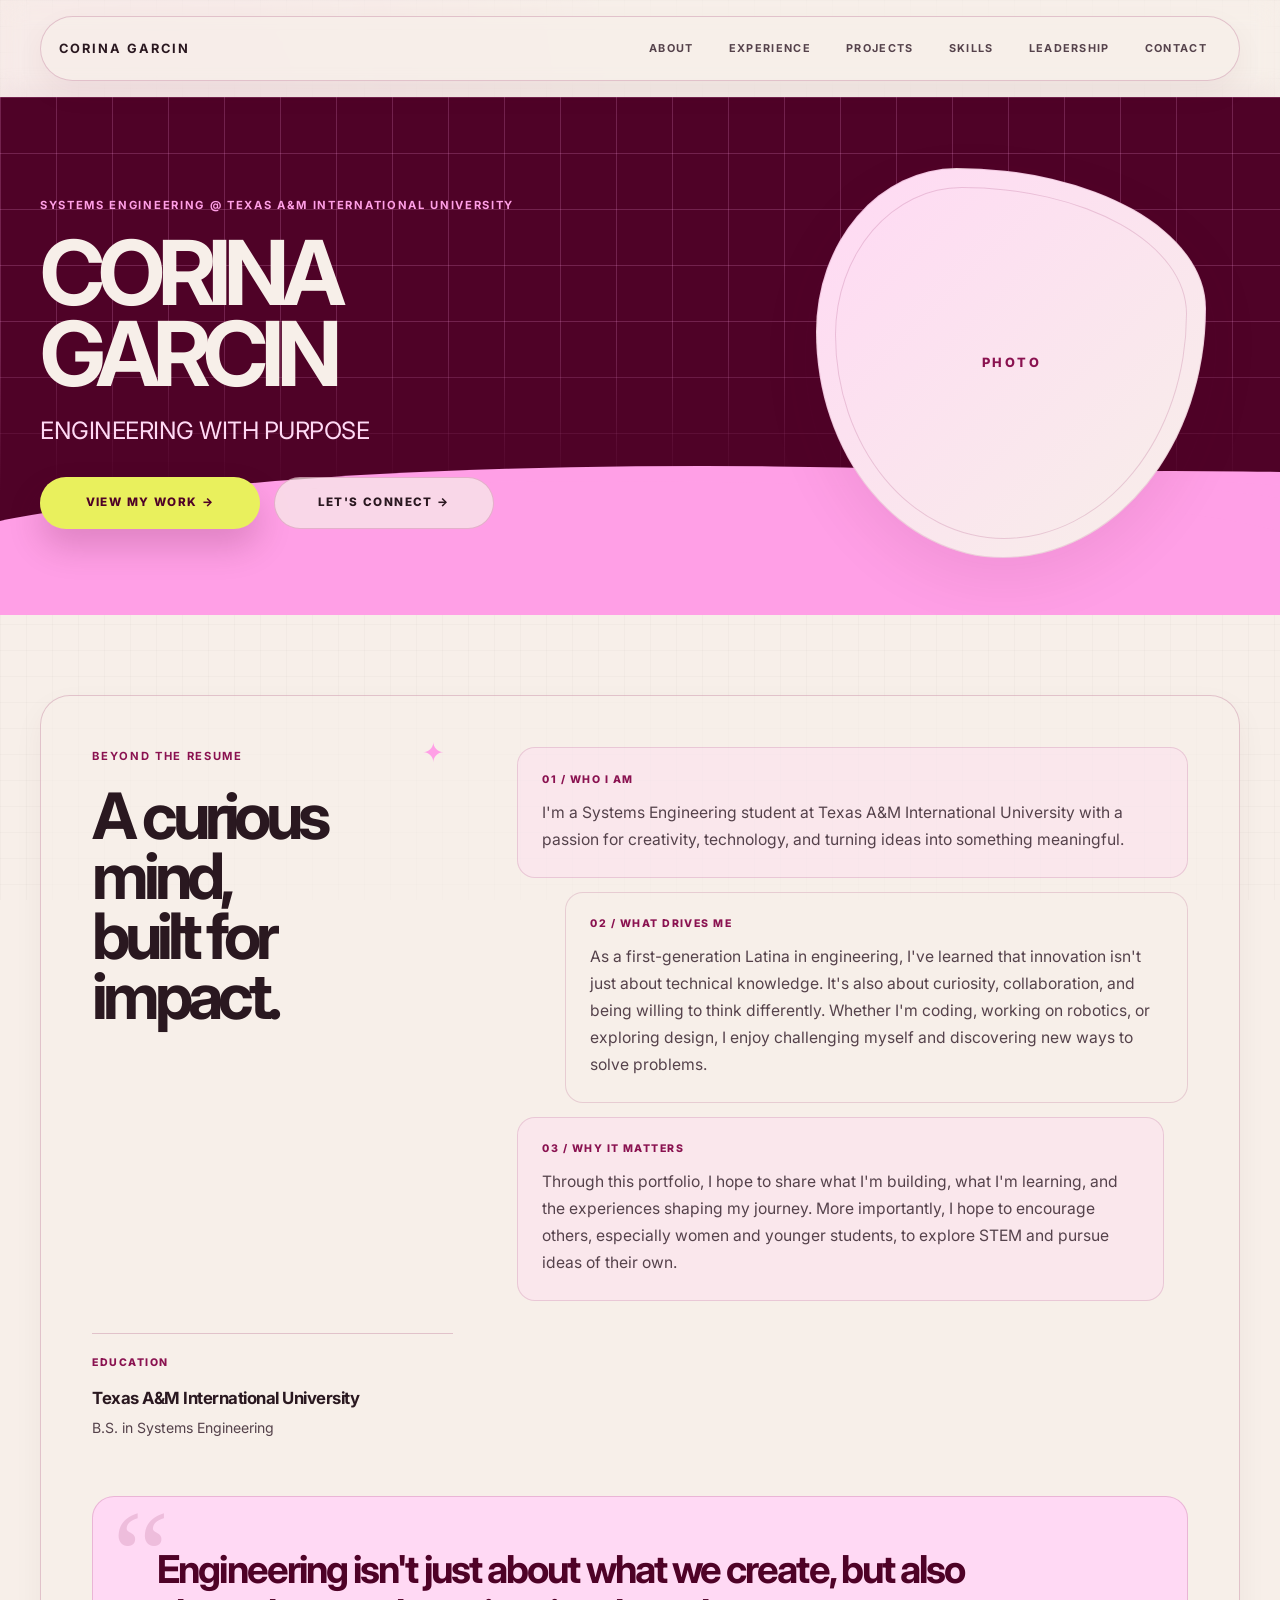
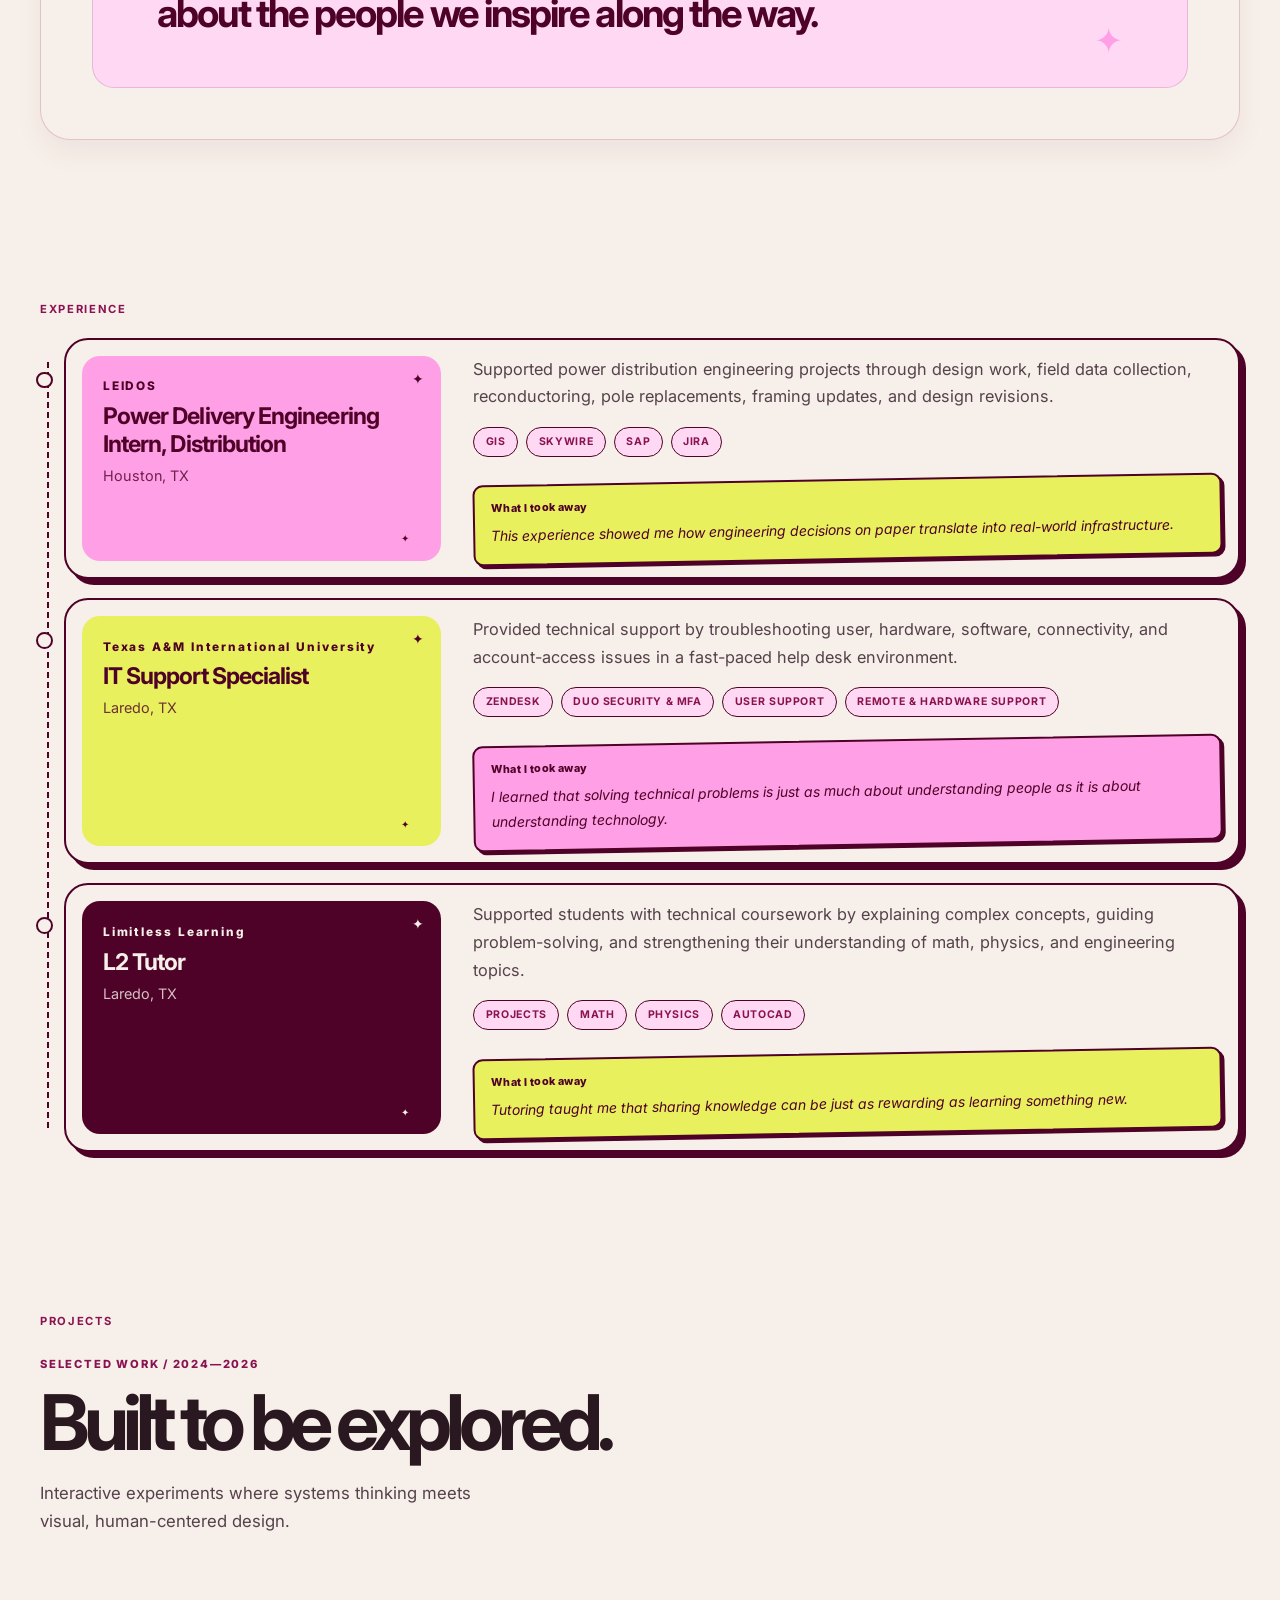
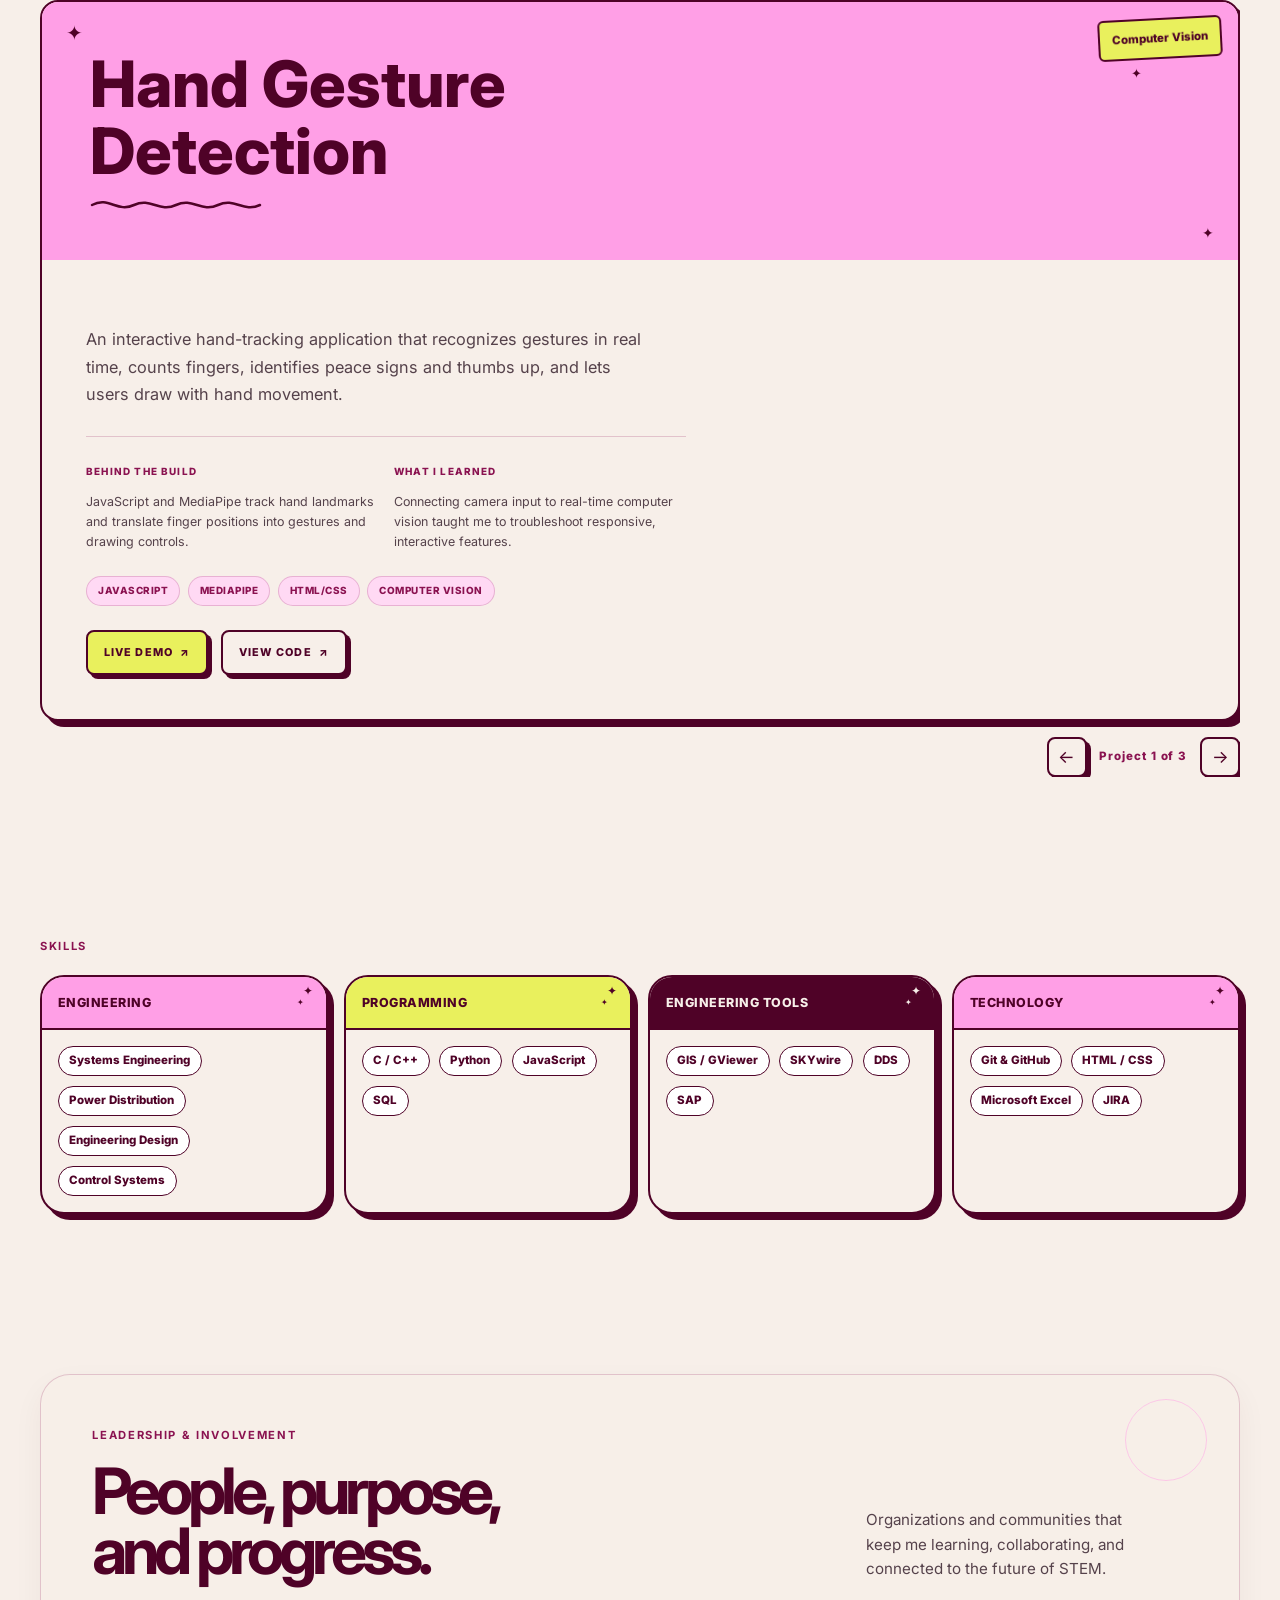
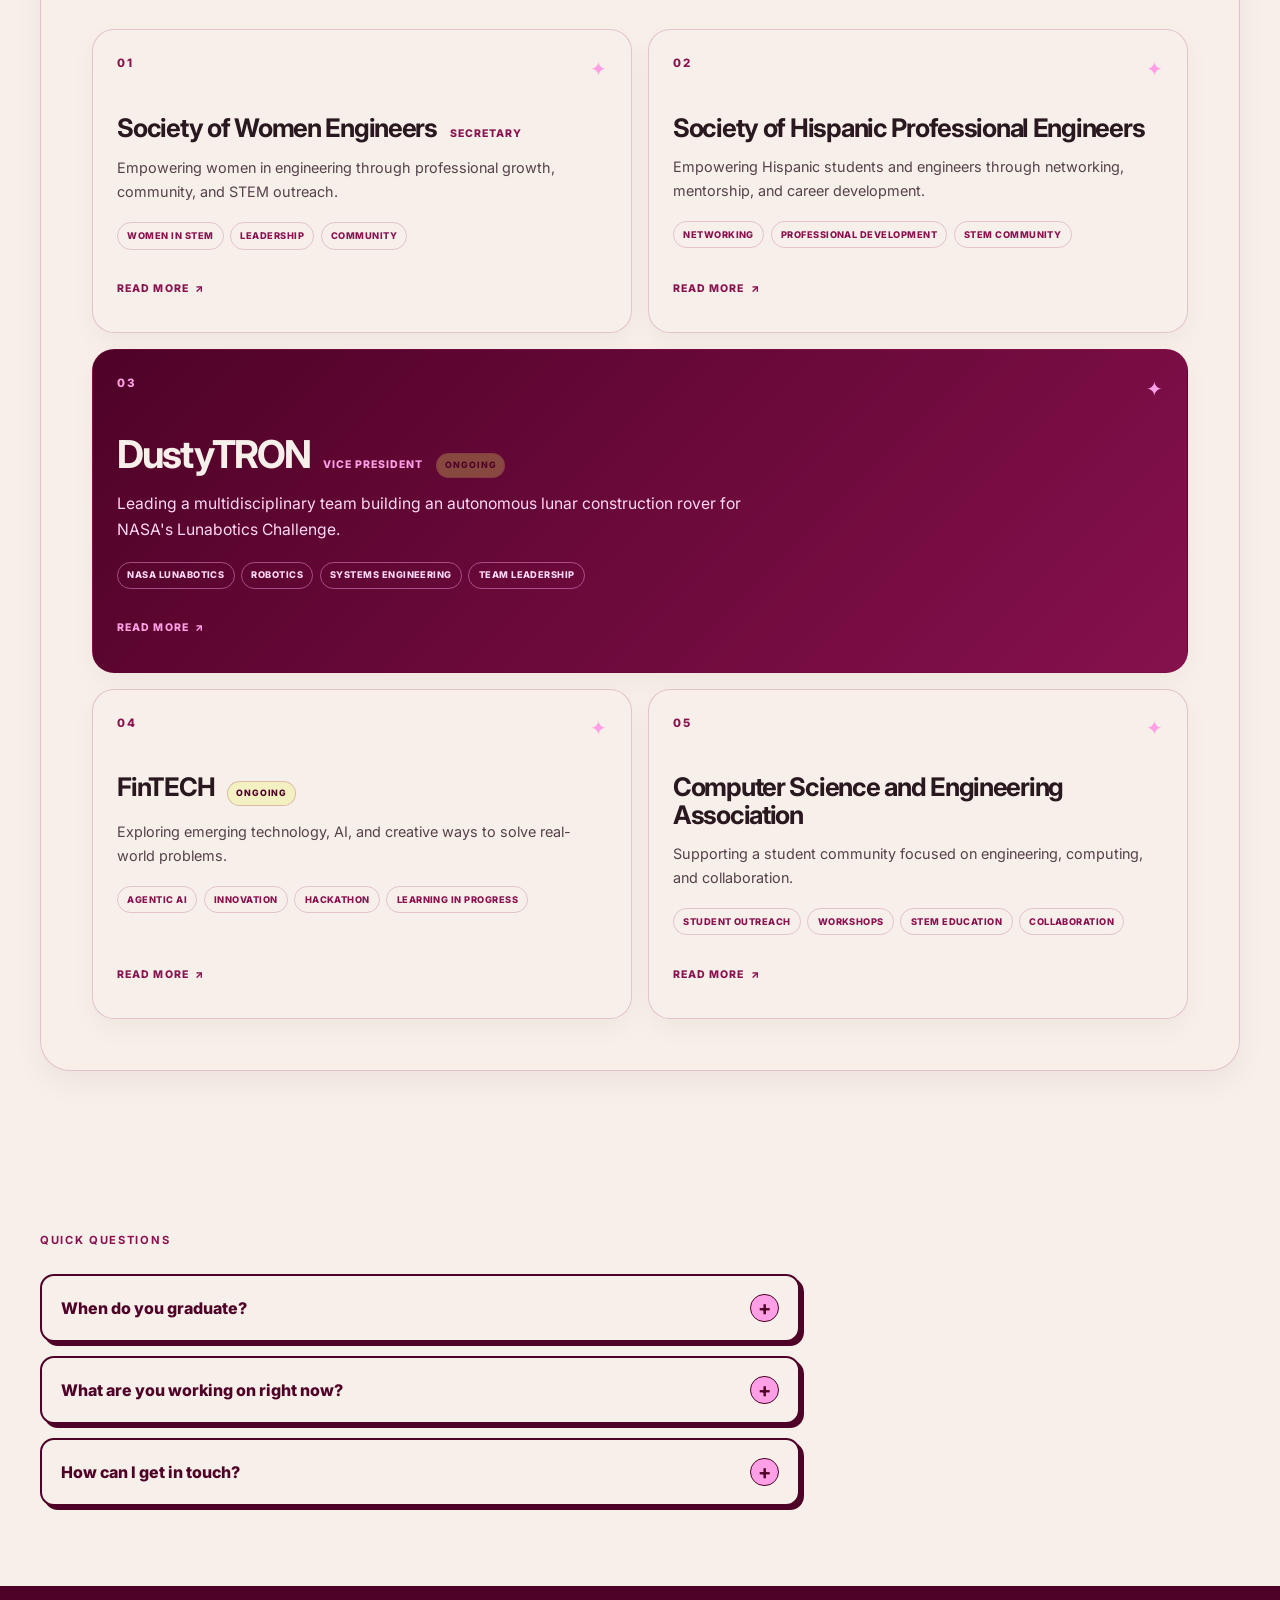
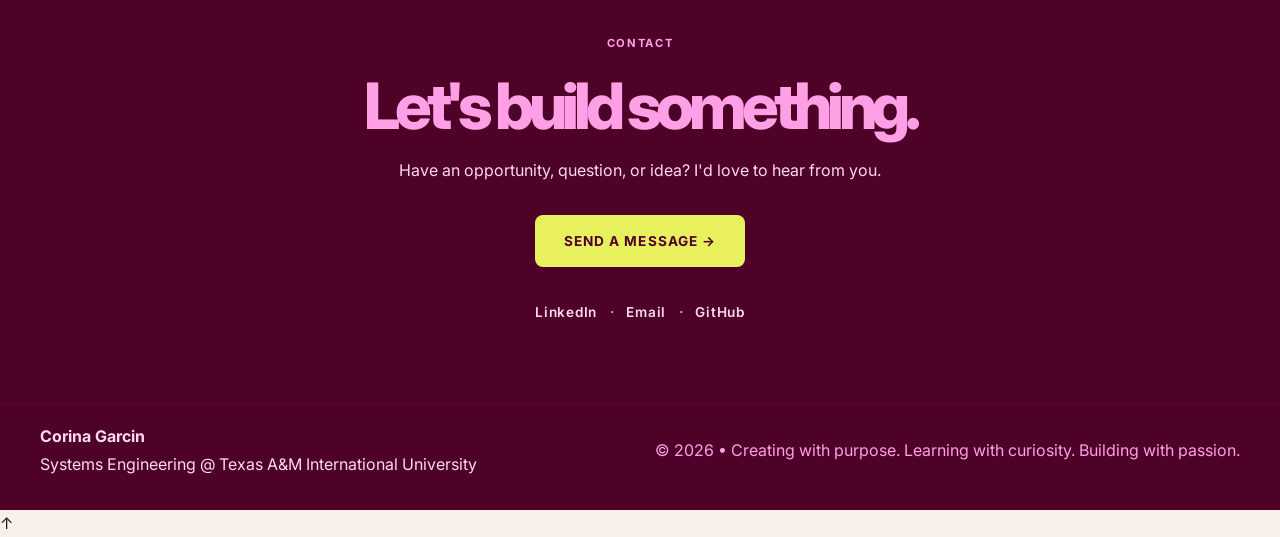
==== commit 05bab12b: "Improve portfolio design and leadership section" ====
--- a/index.html
+++ b/index.html
@@ -7,8 +7,9 @@
   <title>Corina Garcin | Systems Engineering</title>
   <link rel="preconnect" href="https://fonts.googleapis.com">
   <link rel="preconnect" href="https://fonts.gstatic.com" crossorigin>
-  <link href="https://fonts.googleapis.com/css2?family=Manrope:wght@300;400;500;600;700;800&display=swap" rel="stylesheet">
+  <link href="https://fonts.googleapis.com/css2?family=Inter:wght@300;400;500;600;700;800&display=swap" rel="stylesheet">
   <link rel="stylesheet" href="styles.css">
+  <link rel="stylesheet" href="theme.css">
 </head>
 <body>
   <div class="page-shell">
@@ -22,10 +23,12 @@
           <a href="#experience">EXPERIENCE</a>
           <a href="#projects">PROJECTS</a>
           <a href="#skills">SKILLS</a>
+          <a href="#leadership">LEADERSHIP</a>
           <a href="#contact">CONTACT</a>
         </nav>
       </div>
     </header>
+
 
     <main>
       <section class="hero section" id="home">
@@ -40,6 +43,7 @@
             </div>
           </div>
 
+
           <div class="hero-visual">
             <div class="photo-panel">
               <img src="images/profile.jpg.png" alt="Portrait of Corina Garcin" onerror="this.style.display='none'; this.parentElement.classList.add('placeholder');">
@@ -48,269 +52,301 @@
         </div>
       </section>
 
+
       <section class="section about-section" id="about">
         <div class="container reveal">
-          <div class="about-columns">
-           
-
-<div class="about-column about-card">
-
-  <p class="about-intro">BEYOND THE RESUME</p>
-
-  <p class="about-body">
-  I'm a Systems Engineering student at Texas A&amp;M
-  International University with a passion for creativity,
-  technology, and turning ideas into something meaningful.
-</p>
-
-  <p class="about-body">
-    As a first-generation Latina in engineering, I've learned
-    that innovation isn't just about technical knowledge.
-    It's also about curiosity, collaboration, and being willing
-    to think differently. Whether I'm coding, working on robotics,
-    or exploring design, I enjoy challenging myself and
-    discovering new ways to solve problems.
-  </p>
-
-  <p class="about-body">
-    Through this portfolio, I hope to share what I'm building,
-    what I'm learning, and the experiences shaping my journey.
-    More importantly, I hope to encourage others, especially
-    women and younger students, to explore STEM and pursue
-    ideas of their own.
-  </p>
-
- <p class="about-body">
-  <strong style="color: #c83e83;">
-    Engineering isn't just about what we create, but also about the people we inspire along the way.
-  </strong>
-</p>
-
-</div>
-
-            <div class="about-column education-card">
-              <div class="card-label">EDUCATION</div>
-              <p class="education-title">Texas A&amp;M International University</p>
-              <p class="education-degree">B.S. in Systems Engineering</p>
-            </div>
-          </div>
-        </div>
-      </section>
-
-     
-
-<!-- EXPERIENCE SECTION -->
-<section class="section" id="experience">
-  <div class="container reveal">
-
-    <div class="section-label">EXPERIENCE</div>
-
-    <div class="timeline">
-
-      <!-- LEIDOS -->
-      <article class="timeline-item">
-
-        <div class="timeline-meta">
-          <span class="company">LEIDOS</span>
-          <span class="role">
-            Power Delivery Engineering Intern, Distribution
-          </span>
-          <span class="location">Houston, TX</span>
-        </div>
-
-        <div class="timeline-body">
-          <p>
-            Supported power distribution engineering projects through
-            design work, field data collection, reconductoring, pole
-            replacements, framing updates, and design revisions.
-          </p>
-
-          <div class="tag-list">
-            <span>GIS</span>
-            <span>SKYwire</span>
-            <span>SAP</span>
-            <span>JIRA</span>
-          </div>
-
-          <p class="experience-reflection">
-
-            This experience showed me how engineering decisions on
-            paper translate into real-world infrastructure.
-          </p>
-        </div>
-
-      </article>
-
-      <!-- TAMIU IT SUPPORT -->
-      <article class="timeline-item">
-
-        <div class="timeline-meta">
-          <span class="company">
-            Texas A&amp;M International University
-          </span>
-          <span class="role">IT Support Specialist</span>
-          <span class="location">Laredo, TX</span>
-        </div>
-
-        <div class="timeline-body">
-          <p>
-            Provided technical support by troubleshooting user,
-            hardware, software, connectivity, and account-access
-            issues in a fast-paced help desk environment.
-          </p>
-
-          <div class="tag-list">
-            <span>Zendesk</span>
-            <span>Duo Security &amp; MFA</span>
-            <span>User Support</span>
-            <span>Remote &amp; Hardware Support</span>
-          </div>
-
-          <p class="experience-reflection">
-
-            I learned that solving technical problems is just as
-            much about understanding people as it is about
-            understanding technology.
-          </p>
-        </div>
-
-      </article>
-
-      <!-- LIMITLESS LEARNING -->
-      <article class="timeline-item">
-
-        <div class="timeline-meta">
-          <span class="company">Limitless Learning</span>
-          <span class="role">L2 Tutor</span>
-          <span class="location">Laredo, TX</span>
-        </div>
-
-        <div class="timeline-body">
-          <p>
-            Supported students with technical coursework by explaining
-            complex concepts, guiding problem-solving, and strengthening
-            their understanding of math, physics, and engineering topics.
-          </p>
-
-          <div class="tag-list">
-            <span>Projects</span>
-            <span>Math</span>
-            <span>Physics</span>
-            <span>AutoCAD</span>
-          </div>
-
-          <p class="experience-reflection">
-            
-            Tutoring taught me that sharing knowledge can be just
-            as rewarding as learning something new.
-          </p>
-        </div>
-
-      </article>
-
-    </div>
-  </div>
-</section>
-<!-- END EXPERIENCE SECTION -->
-
+          <div class="about-editorial">
+            <div class="about-heading">
+              <p class="section-label">BEYOND THE RESUME</p>
+              <h2>A curious mind,<br>built for impact.</h2>
+              <span class="about-sparkle about-sparkle--heading" aria-hidden="true">✦</span>
+            </div>
+
+
+            <div class="about-stories">
+              <article class="about-story about-story--intro">
+                <span class="about-story-number">01 / WHO I AM</span>
+                <p>I'm a Systems Engineering student at Texas A&amp;M International University with a passion for creativity, technology, and turning ideas into something meaningful.</p>
+              </article>
+
+
+              <article class="about-story">
+                <span class="about-story-number">02 / WHAT DRIVES ME</span>
+                <p>As a first-generation Latina in engineering, I've learned that innovation isn't just about technical knowledge. It's also about curiosity, collaboration, and being willing to think differently. Whether I'm coding, working on robotics, or exploring design, I enjoy challenging myself and discovering new ways to solve problems.</p>
+              </article>
+
+
+              <article class="about-story">
+                <span class="about-story-number">03 / WHY IT MATTERS</span>
+                <p>Through this portfolio, I hope to share what I'm building, what I'm learning, and the experiences shaping my journey. More importantly, I hope to encourage others, especially women and younger students, to explore STEM and pursue ideas of their own.</p>
+              </article>
+            </div>
+
+
+            <aside class="about-education" aria-label="Education">
+              <span>EDUCATION</span>
+              <strong>Texas A&amp;M International University</strong>
+              <p>B.S. in Systems Engineering</p>
+            </aside>
+
+
+            <blockquote class="about-quote">
+              <span class="about-sparkle about-sparkle--quote" aria-hidden="true">✦</span>
+              <p>Engineering isn't just about what we create, but also about the people we inspire along the way.</p>
+            </blockquote>
+          </div>
+        </div>
+      </section>
+
+
+      <!-- EXPERIENCE SECTION -->
+      <section class="section" id="experience">
+        <div class="container reveal">
+
+
+          <div class="section-label">EXPERIENCE</div>
+
+
+          <div class="timeline">
+
+
+            <!-- LEIDOS -->
+            <article class="timeline-item">
+              <div class="timeline-meta">
+                <span class="company">LEIDOS</span>
+                <span class="role">Power Delivery Engineering Intern, Distribution</span>
+                <span class="location">Houston, TX</span>
+              </div>
+
+
+              <div class="timeline-body">
+                <p>
+                  Supported power distribution engineering projects through
+                  design work, field data collection, reconductoring, pole
+                  replacements, framing updates, and design revisions.
+                </p>
+
+
+                <div class="tag-list">
+                  <span>GIS</span>
+                  <span>SKYwire</span>
+                  <span>SAP</span>
+                  <span>JIRA</span>
+                </div>
+
+
+                <p class="experience-reflection">
+                  This experience showed me how engineering decisions on
+                  paper translate into real-world infrastructure.
+                </p>
+              </div>
+            </article>
+
+
+            <!-- TAMIU IT SUPPORT -->
+            <article class="timeline-item">
+              <div class="timeline-meta">
+                <span class="company">Texas A&amp;M International University</span>
+                <span class="role">IT Support Specialist</span>
+                <span class="location">Laredo, TX</span>
+              </div>
+
+
+              <div class="timeline-body">
+                <p>
+                  Provided technical support by troubleshooting user,
+                  hardware, software, connectivity, and account-access
+                  issues in a fast-paced help desk environment.
+                </p>
+
+
+                <div class="tag-list">
+                  <span>Zendesk</span>
+                  <span>Duo Security &amp; MFA</span>
+                  <span>User Support</span>
+                  <span>Remote &amp; Hardware Support</span>
+                </div>
+
+
+                <p class="experience-reflection">
+                  I learned that solving technical problems is just as
+                  much about understanding people as it is about
+                  understanding technology.
+                </p>
+              </div>
+            </article>
+
+
+            <!-- LIMITLESS LEARNING -->
+            <article class="timeline-item">
+              <div class="timeline-meta">
+                <span class="company">Limitless Learning</span>
+                <span class="role">L2 Tutor</span>
+                <span class="location">Laredo, TX</span>
+              </div>
+
+
+              <div class="timeline-body">
+                <p>
+                  Supported students with technical coursework by explaining
+                  complex concepts, guiding problem-solving, and strengthening
+                  their understanding of math, physics, and engineering topics.
+                </p>
+
+
+                <div class="tag-list">
+                  <span>Projects</span>
+                  <span>Math</span>
+                  <span>Physics</span>
+                  <span>AutoCAD</span>
+                </div>
+
+
+                <p class="experience-reflection">
+                  Tutoring taught me that sharing knowledge can be just
+                  as rewarding as learning something new.
+                </p>
+              </div>
+            </article>
+
+
+          </div>
+        </div>
+      </section>
+      <!-- END EXPERIENCE SECTION -->
 
 
       <section class="section" id="projects">
         <div class="container reveal">
           <div class="section-label">PROJECTS</div>
-
-          <div class="project-grid">
-          <article class="project-card">
-              <div class="project-media placeholder"></div>
-              <div class="project-content">
-                <span class="project-number">PROJECT 01</span>
-                <h3>Hand Gesture Detection</h3>
-
-<ul class="tag-list small-tags">
-  <li>MediaPipe</li>
-  <li>JavaScript</li>
-  <li>Computer Vision</li>
-</ul>
-
-<a
-  class="mini-button"
-  href="https://corinagarcin2.github.io/Hand-detection/"
-  target="_blank"
-  rel="noopener noreferrer"
->
-  TRY LIVE DEMO →
-</a>
-              </div>
-            </article>
-
-           <article class="project-card">
-
-  <div class="project-media">
-    <img
-      src="images/project-rover.jpg"
-      alt="Autonomous Lunar Rover Simulator"
-      onerror="this.style.display='none'; this.parentElement.classList.add('placeholder');"
-    >
-  </div>
-
-  <div class="project-content">
-
-    <span class="project-number">PROJECT 02</span>
-
-    <h3>Autonomous Lunar Rover Simulator</h3>
-
-    <ul class="tag-list small-tags">
-      <li>JavaScript</li>
-      <li>A* Pathfinding</li>
-      <li>Simulation</li>
-    </ul>
-
-    <a
-      class="mini-button"
-     href="Rover/rover.html"
-      target="_blank"
-      rel="noopener noreferrer"
-    >
-        TRY LIVE DEMO →
-    </a>
-
-  </div>
-
-</article>
-
-
-<article class="project-card">
-
-  <div class="project-media placeholder"></div>
-
-  <div class="project-content">
-
-    <span class="project-number">PROJECT 03</span>
-
-    <h3>Engineering Unit Converter</h3>
-
-    <ul class="tag-list small-tags">
-      <li>JavaScript</li>
-      <li>Engineering</li>
-      <li>Unit Conversion</li>
-    </ul>
-
-    <a
-      class="mini-button"
-      href="Unit%20converter/converter.html"
-      target="_blank"
-      rel="noopener noreferrer"
-    >
-      TRY LIVE DEMO →
-    </a>
-
-  </div>
-
-</article>
-
-          </div>
-        </div>
-      </section>
+          <div class="projects-intro">
+            <p class="projects-kicker">SELECTED WORK / 2024—2026</p>
+            <h2>Built to be explored.</h2>
+            <p>Interactive experiments where systems thinking meets visual, human-centered design.</p>
+          </div>
+
+
+          <div class="project-carousel" aria-label="Project showcase">
+          <div class="project-showcase">
+            <article class="project-feature">
+              <div class="project-preview project-preview--gesture">
+                <span class="project-poster-star project-poster-star--one" aria-hidden="true">✦</span>
+                <span class="project-poster-star project-poster-star--two" aria-hidden="true">✦</span>
+                <span class="project-poster-star project-poster-star--three" aria-hidden="true">✦</span>
+                <span class="project-sticker">Computer Vision</span>
+                <div class="project-heading">
+                  <h3>Hand Gesture Detection</h3>
+                  <svg class="project-squiggle" viewBox="0 0 180 16" aria-hidden="true"><path d="M2 9c17-9 25 8 42 0s25 8 42 0 25 8 42 0 25 8 42 0" /></svg>
+                </div>
+              </div>
+              <div class="project-details">
+                <p class="project-description">An interactive hand-tracking application that recognizes gestures in real time, counts fingers, identifies peace signs and thumbs up, and lets users draw with hand movement.</p>
+                <div class="project-story">
+                  <div>
+                    <span>BEHIND THE BUILD</span>
+                    <p>JavaScript and MediaPipe track hand landmarks and translate finger positions into gestures and drawing controls.</p>
+                  </div>
+                  <div>
+                    <span>WHAT I LEARNED</span>
+                    <p>Connecting camera input to real-time computer vision taught me to troubleshoot responsive, interactive features.</p>
+                  </div>
+                </div>
+                <ul class="project-tags">
+                  <li>JavaScript</li>
+                  <li>MediaPipe</li>
+                  <li>HTML/CSS</li>
+                  <li>Computer Vision</li>
+                </ul>
+                <div class="project-links">
+                  <a class="project-link project-link--primary" href="https://corinagarcin2.github.io/Hand-detection/" target="_blank" rel="noopener noreferrer">Live Demo <span>↗</span></a>
+                  <a class="project-link" href="https://github.com/corinagarcin2/Hand-detection" target="_blank" rel="noopener noreferrer">View Code <span>↗</span></a>
+                </div>
+              </div>
+            </article>
+
+
+            <article class="project-feature project-feature--reverse">
+              <div class="project-preview project-preview--rover">
+                <span class="project-poster-star project-poster-star--one" aria-hidden="true">✦</span>
+                <span class="project-poster-star project-poster-star--two" aria-hidden="true">✦</span>
+                <span class="project-poster-star project-poster-star--three" aria-hidden="true">✦</span>
+                <span class="project-sticker">A* Pathfinding</span>
+                <div class="project-heading">
+                  <h3>Autonomous Lunar Rover Simulator</h3>
+                  <svg class="project-squiggle" viewBox="0 0 180 16" aria-hidden="true"><path d="M2 9c17-9 25 8 42 0s25 8 42 0 25 8 42 0 25 8 42 0" /></svg>
+                </div>
+              </div>
+              <div class="project-details">
+                <p class="project-description">A 2D lunar rover simulator where users can navigate manually or autonomously, avoid obstacles, and collect simulated lunar material.</p>
+                <div class="project-story">
+                  <div>
+                    <span>BEHIND THE BUILD</span>
+                    <p>Python, Pygame, and A* pathfinding help the rover calculate efficient routes around obstacles.</p>
+                  </div>
+                  <div>
+                    <span>WHAT I LEARNED</span>
+                    <p>Making the rover navigate obstacles made autonomous navigation algorithms visible, testable, and intuitive.</p>
+                  </div>
+                </div>
+                <ul class="project-tags">
+                  <li>Python</li>
+                  <li>Pygame</li>
+                  <li>A* Pathfinding</li>
+                  <li>Autonomous Navigation</li>
+                </ul>
+                <div class="project-links">
+                  <a class="project-link project-link--primary" href="Rover/rover.html" target="_blank" rel="noopener noreferrer">Live Demo <span>↗</span></a>
+                  <a class="project-link" href="https://github.com/corinagarcin2/Corina-Garcin---Portfolio/tree/main/Rover" target="_blank" rel="noopener noreferrer">View Code <span>↗</span></a>
+                </div>
+              </div>
+            </article>
+
+
+            <article class="project-feature">
+              <div class="project-preview project-preview--converter">
+                <span class="project-poster-star project-poster-star--one" aria-hidden="true">✦</span>
+                <span class="project-poster-star project-poster-star--two" aria-hidden="true">✦</span>
+                <span class="project-poster-star project-poster-star--three" aria-hidden="true">✦</span>
+                <span class="project-sticker">UI Design</span>
+                <div class="project-heading">
+                  <h3>Engineering Unit Converter</h3>
+                  <svg class="project-squiggle" viewBox="0 0 180 16" aria-hidden="true"><path d="M2 9c17-9 25 8 42 0s25 8 42 0 25 8 42 0 25 8 42 0" /></svg>
+                </div>
+              </div>
+              <div class="project-details">
+                <p class="project-description">A web-based engineering unit converter that helps students quickly convert measurements without performing every calculation manually.</p>
+                <div class="project-story">
+                  <div>
+                    <span>BEHIND THE BUILD</span>
+                    <p>HTML, CSS, and JavaScript create an interactive interface that performs conversions and displays results instantly.</p>
+                  </div>
+                  <div>
+                    <span>WHAT I LEARNED</span>
+                    <p>Building a practical student tool reinforced how much simple, intuitive design matters for everyday problem solving.</p>
+                  </div>
+                </div>
+                <ul class="project-tags">
+                  <li>HTML</li>
+                  <li>CSS</li>
+                  <li>JavaScript</li>
+                  <li>UI Design</li>
+                </ul>
+                <div class="project-links">
+                  <a class="project-link project-link--primary" href="Unit%20converter/converter.html" target="_blank" rel="noopener noreferrer">Live Demo <span>↗</span></a>
+                  <a class="project-link" href="https://github.com/corinagarcin2/Corina-Garcin---Portfolio/tree/main/Unit%20converter" target="_blank" rel="noopener noreferrer">View Code <span>↗</span></a>
+                </div>
+              </div>
+            </article>
+          </div>
+          <div class="project-carousel-controls">
+            <button class="project-carousel-arrow" type="button" data-project-direction="previous" aria-label="Previous project">←</button>
+            <span class="project-carousel-status" aria-live="polite">Project 1 of 3</span>
+            <button class="project-carousel-arrow" type="button" data-project-direction="next" aria-label="Next project">→</button>
+          </div>
+          </div>
+        </div>
+      </section>
+
 
       <section class="section" id="skills">
         <div class="container reveal">
@@ -326,6 +362,7 @@
               </ul>
             </div>
 
+
             <div class="skill-card">
               <h3>PROGRAMMING</h3>
               <ul>
@@ -336,6 +373,7 @@
               </ul>
             </div>
 
+
             <div class="skill-card">
               <h3>ENGINEERING TOOLS</h3>
               <ul>
@@ -346,6 +384,7 @@
               </ul>
             </div>
 
+
             <div class="skill-card">
               <h3>TECHNOLOGY</h3>
               <ul>
@@ -359,20 +398,169 @@
         </div>
       </section>
 
+
       <section class="section" id="leadership">
-        <div class="container reveal editorial-block compact">
-          <div class="section-label">LEADERSHIP &amp; INVOLVEMENT</div>
-          <ul class="inline-list">
-            <li>Society of Women Engineers — Secretary</li>
-            <li>Society of Hispanic Professional Engineers</li>
-            <li>DustyTRON — Vice President</li>
-            <li>FinTECH</li>
-            <li>Computer Science and Engineering Association</li>
-          </ul>
-        </div>
-      </section>
-
-    
+        <div class="container reveal leadership-showcase">
+          <div class="leadership-heading">
+            <div>
+              <div class="section-label">LEADERSHIP &amp; INVOLVEMENT</div>
+              <h2>People, purpose,<br>and progress.</h2>
+            </div>
+            <p>Organizations and communities that keep me learning, collaborating, and connected to the future of STEM.</p>
+          </div>
+
+
+          <div class="leadership-grid">
+            <article class="leadership-card">
+              <span class="leadership-number">01</span>
+              <span class="leadership-sparkle" aria-hidden="true">✦</span>
+              <div class="leadership-card-heading">
+                <h3>Society of Women Engineers</h3>
+                <span class="leadership-role">Secretary</span>
+              </div>
+              <p>Empowering women in engineering through professional growth, community, and STEM outreach.</p>
+              <ul class="leadership-tags">
+                <li>Women in STEM</li>
+                <li>Leadership</li>
+                <li>Community</li>
+              </ul>
+              <button class="leadership-toggle" type="button" aria-expanded="false" aria-controls="leadership-details-01">
+                <span class="leadership-toggle-label">Read More</span><span class="leadership-toggle-arrow" aria-hidden="true">↗</span>
+              </button>
+              <div class="leadership-panel" id="leadership-details-01" hidden>
+                <h4>My Role</h4>
+                <p>I support student engagement, organization, and communication, and help create an encouraging space for women in engineering. SWE has helped me build leadership skills and connect with other students.</p>
+              </div>
+            </article>
+
+
+            <article class="leadership-card">
+              <span class="leadership-number">02</span>
+              <span class="leadership-sparkle" aria-hidden="true">✦</span>
+              <div class="leadership-card-heading">
+                <h3>Society of Hispanic Professional Engineers</h3>
+              </div>
+              <p>Empowering Hispanic students and engineers through networking, mentorship, and career development.</p>
+              <ul class="leadership-tags">
+                <li>Networking</li>
+                <li>Professional Development</li>
+                <li>STEM Community</li>
+              </ul>
+              <button class="leadership-toggle" type="button" aria-expanded="false" aria-controls="leadership-details-02">
+                <span class="leadership-toggle-label">Read More</span><span class="leadership-toggle-arrow" aria-hidden="true">↗</span>
+              </button>
+              <div class="leadership-panel" id="leadership-details-02" hidden>
+                <h4>Professional Growth</h4>
+                <p>SHPE has connected me with engineering students and professionals and helped me explore career paths. I've joined professional development experiences, including the SHPE National Convention, and I will be attending SHPE 2026 in Indianapolis.</p>
+              </div>
+            </article>
+
+
+            <article class="leadership-card leadership-card--featured">
+              <span class="leadership-number">03</span>
+              <span class="leadership-sparkle" aria-hidden="true">✦</span>
+              <div class="leadership-card-heading">
+                <h3>DustyTRON</h3>
+                <span class="leadership-role">Vice President</span>
+                <span class="leadership-badge">Ongoing</span>
+              </div>
+              <p>Leading a multidisciplinary team building an autonomous lunar construction rover for NASA's Lunabotics Challenge.</p>
+              <ul class="leadership-tags">
+                <li>NASA Lunabotics</li>
+                <li>Robotics</li>
+                <li>Systems Engineering</li>
+                <li>Team Leadership</li>
+              </ul>
+              <button class="leadership-toggle" type="button" aria-expanded="false" aria-controls="leadership-details-03">
+                <span class="leadership-toggle-label">Read More</span><span class="leadership-toggle-arrow" aria-hidden="true">↗</span>
+              </button>
+              <div class="leadership-panel" id="leadership-details-03" hidden>
+                <h4>The Challenge</h4>
+                <p>We're working toward NASA's 2026–2027 Lunabotics Challenge, where university teams design and build prototype robots for simulated lunar construction tasks.</p>
+                <h4>My Role</h4>
+                <p>I coordinate our mechanical, electrical, and software subteams, organize project timelines, and track progress. I also contribute to designing, building, and testing our rover.</p>
+                <a class="leadership-external-link" href="https://www.nasa.gov/learning-resources/lunabotics-challenge/" target="_blank" rel="noopener noreferrer">Explore NASA Lunabotics <span aria-hidden="true">↗</span></a>
+              </div>
+            </article>
+
+
+            <article class="leadership-card">
+              <span class="leadership-number">04</span>
+              <span class="leadership-sparkle" aria-hidden="true">✦</span>
+              <div class="leadership-card-heading">
+                <h3>FinTECH</h3>
+                <span class="leadership-badge">Ongoing</span>
+              </div>
+              <p>Exploring emerging technology, AI, and creative ways to solve real-world problems.</p>
+              <ul class="leadership-tags">
+                <li>Agentic AI</li>
+                <li>Innovation</li>
+                <li>Hackathon</li>
+                <li>Learning in Progress</li>
+              </ul>
+              <button class="leadership-toggle" type="button" aria-expanded="false" aria-controls="leadership-details-04">
+                <span class="leadership-toggle-label">Read More</span><span class="leadership-toggle-arrow" aria-hidden="true">↗</span>
+              </button>
+              <div class="leadership-panel" id="leadership-details-04" hidden>
+                <h4>Currently Exploring</h4>
+                <p>I'm taking part in an Agentic AI challenge tied to the Texas A&amp;M University System's October 2026 Student AI Learnathon and Buildathon. It's a chance to build AI agents, try new tools, and sharpen my problem-solving.</p>
+                <a class="leadership-external-link" href="https://www.tamus.edu/academic/initiatives/2026-student-ai-learnathon/" target="_blank" rel="noopener noreferrer">Explore the AI Learnathon <span aria-hidden="true">↗</span></a>
+              </div>
+            </article>
+
+
+            <article class="leadership-card">
+              <span class="leadership-number">05</span>
+              <span class="leadership-sparkle" aria-hidden="true">✦</span>
+              <div class="leadership-card-heading">
+                <h3>Computer Science and Engineering Association</h3>
+              </div>
+              <p>Supporting a student community focused on engineering, computing, and collaboration.</p>
+              <ul class="leadership-tags">
+                <li>Student Outreach</li>
+                <li>Workshops</li>
+                <li>STEM Education</li>
+                <li>Collaboration</li>
+              </ul>
+              <button class="leadership-toggle" type="button" aria-expanded="false" aria-controls="leadership-details-05">
+                <span class="leadership-toggle-label">Read More</span><span class="leadership-toggle-arrow" aria-hidden="true">↗</span>
+              </button>
+              <div class="leadership-panel" id="leadership-details-05" hidden>
+                <h4>Outreach &amp; Workshops</h4>
+                <p>I take part in outreach that introduces incoming students to engineering and computing, and I support workshops that encourage hands-on learning and collaboration.</p>
+              </div>
+            </article>
+          </div>
+        </div>
+      </section>
+
+
+            <section class="section" id="faq">
+        <div class="container reveal">
+          <div class="section-label">QUICK QUESTIONS</div>
+
+
+          <div class="faq-list">
+            <details class="faq-item">
+              <summary>When do you graduate?</summary>
+              <p>I'm studying Systems Engineering at Texas A&amp;M International University and graduate in May 2027.</p>
+            </details>
+
+
+            <details class="faq-item">
+              <summary>What are you working on right now?</summary>
+              <p>My main focus is building, coding, and designing our NASA Lunabotics rover with my DustyTRON team, as we work toward the 2026-2027 challenge. I'm also taking part in an Agentic AI challenge with FinTECH, which is still in progress.</p>
+            </details>
+
+
+            <details class="faq-item">
+              <summary>How can I get in touch?</summary>
+              <p>Use the "Send a message" button below, or reach me on <a href="https://www.linkedin.com/in/corinagarcin/" target="_blank" rel="noopener noreferrer">LinkedIn</a> or by <a href="mailto:corinagarcin2@gmail.com">email</a>.</p>
+            </details>
+          </div>
+        </div>
+      </section>
+
 
       <section class="section contact-section" id="contact">
         <div class="container reveal">
@@ -380,18 +568,19 @@
           <h2 class="contact-heading">Let's build something.</h2>
           <p class="contact-description">Have an opportunity, question, or idea? I'd love to hear from you.</p>
           <div class="contact-actions">
-       <a href="contact.html" class="contact-button">SEND A MESSAGE →</a>
+            <a href="contact.html" class="contact-button">SEND A MESSAGE →</a>
           </div>
           <div class="contact-links">
-            <a href="https://www.linkedin.com/in/corinagarcin/" target="_blank" rel="noreferrer" aria-label="Open Corina Garcin LinkedIn">LinkedIn</a>
-            <span class="contact-link-separator">·</span>
+            <a href="https://www.linkedin.com/in/corinagarcin/" target="_blank" rel="noopener noreferrer" aria-label="Open Corina Garcin LinkedIn">LinkedIn</a>
+            <span class="contact-link-separator" aria-hidden="true">·</span>
             <a href="mailto:corinagarcin2@gmail.com" aria-label="Email Corina Garcin">Email</a>
-            <span class="contact-link-separator">·</span>
-            <a href="https://github.com/corinagarcin2" target="_blank" rel="noreferrer" aria-label="Open Corina Garcin GitHub">GitHub</a>
+            <span class="contact-link-separator" aria-hidden="true">·</span>
+            <a href="https://github.com/corinagarcin2" target="_blank" rel="noopener noreferrer" aria-label="Open Corina Garcin GitHub">GitHub</a>
           </div>
         </div>
       </section>
     </main>
+
 
     <footer class="site-footer">
       <div class="container footer-inner">
@@ -399,12 +588,17 @@
           <strong>Corina Garcin</strong>
           <div>Systems Engineering @ Texas A&amp;M International University</div>
         </div>
-        <div class="footer-note">© <span id="year"></span>•
-  Creating with purpose. Learning with curiosity. Building with passion.</div>
+        <div class="footer-note">© <span id="year">2026</span> •
+          Creating with purpose. Learning with curiosity. Building with passion.</div>
       </div>
     </footer>
   </div>
 
+
+  <a href="#home" class="back-to-top" aria-label="Back to top">↑</a>
+
+
   <script src="script.js"></script>
+  <script src="extras.js"></script>
 </body>
 </html>
--- a/styles.css
+++ b/styles.css
@@ -1,37 +1,43 @@
-﻿@import url('https://fonts.googleapis.com/css2?family=Inter:wght@300;400;500;600;700;800&display=swap');
-
-:root {
-  --cream: #f8f3ee;
-  --cream-strong: #efe2db;
-  --blush: #f7e6ee;
-  --blush-deep: #f1d7e3;
-  --pink: #d86d9d;
-  --pink-deep: #ba3d7f;
-  --charcoal: #17181b;
-  --charcoal-soft: #45464b;
-  --charcoal-muted: #696b72;
-  --line: rgba(186, 61, 127, 0.15);
-  --white: #ffffff;
-  --shadow: 0 22px 60px rgba(30, 22, 27, 0.08);
-  --shadow-soft: 0 12px 30px rgba(30, 22, 27, 0.05);
+﻿:root {
+  --cream: #f7efe9;
+  --cream-strong: #ffd9f4;
+  --blush: #ffd9f4;
+  --blush-deep: #ff9fe6;
+  --pink: #ff9fe6;
+  --pink-deep: #8a1250;
+  --burgundy: #4f0227;
+  --lime: #e9f05d;
+  --charcoal: #2a1820;
+  --charcoal-soft: #55424b;
+  --charcoal-muted: #55424b;
+  --line: rgba(138, 18, 80, 0.2);
+  --white: #f7efe9;
+  --shadow: 0 22px 60px rgba(79, 2, 39, 0.08);
+  --shadow-soft: 0 12px 30px rgba(79, 2, 39, 0.05);
   --radius-xl: 30px;
   --radius-lg: 24px;
   --radius-md: 18px;
   --container: 1200px;
 }
 
+
 * { box-sizing: border-box; }
-html { scroll-behavior: smooth; }
+html {
+  scroll-behavior: smooth;
+  /* keeps section titles from hiding under the sticky nav */
+  scroll-padding-top: 6rem;
+}
 body {
   margin: 0;
   font-family: 'Inter', 'Avenir Next', 'Segoe UI', sans-serif;
-  background: linear-gradient(180deg, #faf6f2 0%, #f9f4f1 100%);
+  background: var(--cream);
   color: var(--charcoal);
   line-height: 1.7;
   font-weight: 400;
   -webkit-font-smoothing: antialiased;
   text-rendering: optimizeLegibility;
 }
+
 
 body::before {
   content: "";
@@ -40,21 +46,24 @@
   z-index: -1;
   pointer-events: none;
   background-image:
-    linear-gradient(rgba(23, 24, 27, 0.025) 1px, transparent 1px),
-    linear-gradient(90deg, rgba(23, 24, 27, 0.025) 1px, transparent 1px),
-    radial-gradient(circle at 12% 12%, rgba(216, 109, 157, 0.08), transparent 35%);
+    linear-gradient(rgba(42, 24, 32, 0.025) 1px, transparent 1px),
+    linear-gradient(90deg, rgba(42, 24, 32, 0.025) 1px, transparent 1px),
+    radial-gradient(circle at 12% 12%, rgba(255, 159, 230, 0.08), transparent 35%);
   background-size: 26px 26px, 26px 26px, 100% 100%;
   opacity: 0.9;
 }
 
+
 img { display: block; max-width: 100%; }
 a { color: inherit; text-decoration: none; }
+
 
 .page-shell { min-height: 100vh; }
 .container {
   width: min(var(--container), calc(100% - 2.2rem));
   margin: 0 auto;
 }
+
 
 .topbar {
   position: sticky;
@@ -64,22 +73,25 @@
   backdrop-filter: blur(12px);
 }
 
+
 .topbar-inner {
   display: flex;
   align-items: center;
   justify-content: space-between;
   gap: 1rem;
-  background: rgba(255,255,255,0.68);
+  background: rgba(247, 239, 233, 0.68);
   border: 1px solid var(--line);
   border-radius: 999px;
   padding: 0.8rem 1.1rem;
   box-shadow: var(--shadow-soft);
 }
 
+
 .brand-block {
   display: flex;
   align-items: center;
 }
+
 
 .brand-name {
   font-size: 0.8rem;
@@ -88,6 +100,7 @@
   text-transform: uppercase;
 }
 
+
 .main-nav {
   display: flex;
   align-items: center;
@@ -95,6 +108,7 @@
   gap: 0.4rem;
   flex-wrap: wrap;
 }
+
 
 .main-nav a {
   font-size: 0.68rem;
@@ -107,6 +121,7 @@
   transition: background 0.2s ease, color 0.2s ease, transform 0.2s ease;
 }
 
+
 .main-nav a:hover,
 .main-nav a:focus-visible {
   background: var(--blush);
@@ -114,14 +129,68 @@
   transform: translateY(-1px);
 }
 
+
 .section {
   padding: 5rem 0;
 }
 
+
 .hero {
+  position: relative;
+  isolation: isolate;
+  overflow: hidden;
   padding-top: 4.4rem;
   padding-bottom: 3.6rem;
-}
+  background-color: var(--burgundy);
+  background-image:
+    linear-gradient(rgba(255, 159, 230, 0.2) 1px, transparent 1px),
+    linear-gradient(90deg, rgba(255, 159, 230, 0.2) 1px, transparent 1px);
+  background-size: 56px 56px;
+}
+
+
+.hero::before {
+  content: "";
+  position: absolute;
+  inset: 0;
+  z-index: -1;
+  pointer-events: none;
+  background: linear-gradient(180deg, rgba(79, 2, 39, 0) 48%, var(--burgundy) 76%);
+}
+
+
+.hero::after {
+  content: "";
+  position: absolute;
+  left: -5%;
+  bottom: -22%;
+  width: 110%;
+  height: 48%;
+  z-index: -1;
+  pointer-events: none;
+  background: var(--pink);
+  border-radius: 48% 52% 0 0 / 28% 34% 0 0;
+  box-shadow:
+    90px -18px 0 -3px var(--pink),
+    320px -8px 0 -2px var(--pink),
+    560px -15px 0 -5px var(--pink);
+}
+
+
+.hero .eyebrow {
+  color: var(--pink);
+}
+
+
+.hero h1 {
+  color: var(--cream);
+}
+
+
+.hero .intro {
+  color: var(--blush);
+}
+
 
 .hero-layout {
   display: grid;
@@ -129,6 +198,7 @@
   gap: 2rem;
   align-items: center;
 }
+
 
 .eyebrow,
 .section-label {
@@ -140,6 +210,7 @@
   color: var(--pink-deep);
 }
 
+
 h1 {
   margin: 0;
   font-size: clamp(3.7rem, 7vw, 8rem);
@@ -148,6 +219,7 @@
   font-weight: 700;
 }
 
+
 .intro {
   margin: 1.2rem 0 0;
   font-size: clamp(1.05rem, 2vw, 1.5rem);
@@ -156,6 +228,7 @@
   line-height: 1.45;
 }
 
+
 .cta-row {
   display: flex;
   align-items: center;
@@ -164,12 +237,14 @@
   margin-top: 1.8rem;
 }
 
+
 .hero-contact-row {
   display: flex;
   flex-wrap: wrap;
   gap: 0.75rem;
   margin-top: 1.3rem;
 }
+
 
 .quick-contact,
 .header-contact-link {
@@ -178,7 +253,7 @@
   gap: 0.5rem;
   padding: 0.52rem 0.8rem;
   border-radius: 999px;
-  background: rgba(255,255,255,0.7);
+  background: rgba(247, 239, 233, 0.7);
   border: 1px solid var(--line);
   color: var(--charcoal-soft);
   font-size: 0.68rem;
@@ -188,14 +263,16 @@
   transition: transform 0.25s ease, box-shadow 0.25s ease, border-color 0.25s ease;
 }
 
+
 .quick-contact:hover,
 .quick-contact:focus-visible,
 .header-contact-link:hover,
 .header-contact-link:focus-visible {
   transform: translateY(-2px);
-  border-color: rgba(186, 61, 127, 0.2);
+  border-color: rgba(138, 18, 80, 0.2);
   box-shadow: var(--shadow-soft);
 }
+
 
 .contact-icon,
 .button-icon {
@@ -204,6 +281,7 @@
   justify-content: center;
   font-size: 0.9rem;
 }
+
 
 .button {
   display: inline-flex;
@@ -219,29 +297,32 @@
   transition: transform 0.25s ease, box-shadow 0.25s ease, background 0.25s ease;
 }
 
+
 .button:hover,
-.button:focus-visible,
-.mini-button:hover,
-.mini-button:focus-visible {
+.button:focus-visible {
   transform: translateY(-2px);
 }
 
+
 .button.primary {
-  background: linear-gradient(135deg, var(--pink-deep), var(--pink));
-  color: var(--white);
-  box-shadow: 0 18px 34px rgba(186, 61, 127, 0.18);
-}
+  background: var(--lime);
+  color: var(--burgundy);
+  box-shadow: 0 18px 34px rgba(79, 2, 39, 0.18);
+}
+
 
 .button.secondary {
-  background: rgba(255,255,255,0.7);
+  background: rgba(247, 239, 233, 0.7);
   color: var(--charcoal);
   border: 1px solid var(--line);
 }
 
+
 .hero-visual {
   display: flex;
   justify-content: center;
 }
+
 
 .photo-panel {
   position: relative;
@@ -249,24 +330,27 @@
   aspect-ratio: 1;
   border-radius: 36% 64% 52% 48% / 42% 36% 64% 58%;
   overflow: hidden;
-  background: linear-gradient(135deg, var(--blush), #fffaf9);
-  border: 1px solid rgba(186, 61, 127, 0.12);
+  background: linear-gradient(135deg, var(--blush), var(--cream));
+  border: 1px solid rgba(138, 18, 80, 0.12);
   box-shadow: var(--shadow);
 }
+
 
 .photo-panel::before {
   content: "";
   position: absolute;
   inset: 18px;
-  border: 1px solid rgba(186, 61, 127, 0.16);
+  border: 1px solid rgba(138, 18, 80, 0.16);
   border-radius: inherit;
 }
+
 
 .photo-panel img {
   width: 100%;
   height: 100%;
   object-fit: cover;
 }
+
 
 .photo-panel.placeholder::after {
   content: "PHOTO";
@@ -280,179 +364,353 @@
   font-weight: 800;
 }
 
+
 .editorial-block {
-  background: rgba(255,255,255,0.52);
+  background: rgba(247, 239, 233, 0.52);
   border: 1px solid var(--line);
   border-radius: var(--radius-xl);
   padding: clamp(1.5rem, 3vw, 2.7rem);
   box-shadow: var(--shadow-soft);
 }
 
-.about-columns {
+
+.about-editorial {
+  position: relative;
   display: grid;
-  grid-template-columns: 1fr;
-  gap: 2rem;
-  margin-top: 1.5rem;
-}
-
-.about-column {
-  display: flex;
-  flex-direction: column;
-  padding: 1.5rem;
-  border-radius: 12px;
+  grid-template-columns: minmax(220px, 0.7fr) minmax(0, 1.3fr);
+  gap: 2rem clamp(2rem, 5vw, 5rem);
+  padding: clamp(1.5rem, 4vw, 3.5rem);
+  overflow: hidden;
   border: 1px solid var(--line);
-  background: rgba(255, 255, 255, 0.52);
+  border-radius: var(--radius-xl);
+  background: rgba(247, 239, 233, 0.58);
   box-shadow: var(--shadow-soft);
-  min-height: 320px;
-  transition: transform 0.25s ease, box-shadow 0.25s ease;
-}
-
-.about-card {
-  min-height: auto;
-}
-
-.education-card {
-  min-height: auto;
-}
-
-.about-column:hover {
-  transform: translateY(-2px);
-  box-shadow: 0 4px 12px rgba(0, 0, 0, 0.08);
-}
-
-.card-label {
-  margin: 0 0 1rem 0;
-  font-size: 0.72rem;
+}
+
+
+.about-heading {
+  position: relative;
+  align-self: start;
+}
+
+
+.about-heading .section-label {
+  margin-bottom: 1.2rem;
+}
+
+
+.about-heading h2 {
+  margin: 0;
+  color: var(--charcoal);
+  font-size: clamp(2.5rem, 5vw, 5.1rem);
+  line-height: 0.94;
+  letter-spacing: -0.08em;
+}
+
+
+.about-stories {
+  display: grid;
+  gap: 0.85rem;
+}
+
+
+.about-story {
+  position: relative;
+  padding: 1.4rem 1.5rem 1.45rem;
+  border: 1px solid rgba(138, 18, 80, 0.15);
+  border-radius: 18px;
+  background: rgba(255, 217, 244, 0.34);
+  transition: transform 0.3s ease, border-color 0.3s ease, box-shadow 0.3s ease;
+}
+
+
+.about-story:nth-child(2) {
+  margin-left: clamp(0rem, 4vw, 3rem);
+  background: rgba(247, 239, 233, 0.72);
+}
+
+
+.about-story:nth-child(3) {
+  margin-right: clamp(0rem, 2vw, 1.5rem);
+}
+
+
+.about-story:hover {
+  transform: translateY(-4px);
+  border-color: rgba(138, 18, 80, 0.35);
+  box-shadow: 0 14px 30px rgba(79, 2, 39, 0.08);
+}
+
+
+.about-editorial.is-revealed .about-story {
+  animation: aboutStoryReveal 0.6s ease-out both;
+}
+
+
+.about-editorial.is-revealed .about-story:nth-child(2) {
+  animation-delay: 0.12s;
+}
+
+
+.about-editorial.is-revealed .about-story:nth-child(3) {
+  animation-delay: 0.24s;
+}
+
+
+.about-story-number,
+.about-education > span {
+  display: block;
+  margin-bottom: 0.7rem;
+  color: var(--pink-deep);
+  font-size: 0.66rem;
+  font-weight: 800;
+  letter-spacing: 0.14em;
+}
+
+
+.about-story p {
+  max-width: 670px;
+  margin: 0;
+  color: var(--charcoal-soft);
+  font-size: 0.98rem;
+  line-height: 1.72;
+}
+
+
+.about-education {
+  align-self: end;
+  padding: 1.25rem 0 0;
+  border-top: 1px solid var(--line);
+}
+
+
+.about-education strong {
+  display: block;
+  color: var(--charcoal);
+  font-size: 1.05rem;
+  letter-spacing: -0.03em;
+}
+
+
+.about-education p {
+  margin: 0.25rem 0 0;
+  color: var(--charcoal-soft);
+  font-size: 0.88rem;
+}
+
+
+.about-quote {
+  position: relative;
+  grid-column: 1 / -1;
+  margin: clamp(0.5rem, 2vw, 1.5rem) 0 0;
+  padding: clamp(1.8rem, 4vw, 3.2rem) clamp(1.5rem, 5vw, 5rem);
+  overflow: hidden;
+  border: 1px solid rgba(138, 18, 80, 0.18);
+  border-radius: 22px;
+  background: var(--blush);
+}
+
+
+.about-quote::before {
+  content: "“";
+  position: absolute;
+  top: -0.4rem;
+  left: 1.2rem;
+  color: rgba(138, 18, 80, 0.14);
+  font-family: Georgia, serif;
+  font-size: 8rem;
+  line-height: 1;
+}
+
+
+.about-quote p {
+  position: relative;
+  max-width: 860px;
+  margin: 0;
+  color: var(--burgundy);
+  font-size: clamp(1.5rem, 3vw, 2.8rem);
   font-weight: 700;
-  letter-spacing: 0.16em;
-  text-transform: uppercase;
-  color: var(--pink-deep);
-  line-height: 1.2;
-}
-
-.about-kicker {
-  margin: 0 0 0.5rem 0;
-  font-size: clamp(1.3rem, 2.5vw, 1.8rem);
-  line-height: 1.2;
-  letter-spacing: -0.04em;
-  font-weight: 700;
-  color: var(--charcoal);
-}
-
-.about-intro {
-  margin: 0 0 0.9rem 0;
-  font-size: 0.72rem;
-  font-weight: 700;
-  letter-spacing: 0.12em;
-  text-transform: uppercase;
-  color: var(--pink-deep);
-  line-height: 1.6;
-}
-
-.about-body {
-  margin: 0;
-  font-size: 0.95rem;
-  line-height: 1.7;
-  font-weight: 400;
-  color: var(--charcoal-soft);
-  letter-spacing: -0.01em;
-}
-
-.education-title {
-  margin: 0 0 0.4rem 0;
-  font-size: clamp(1rem, 2vw, 1.4rem);
-  font-weight: 700;
-  line-height: 1.3;
-  color: var(--charcoal);
-  letter-spacing: -0.02em;
-}
-
-.education-degree {
-  margin: 0 0 1rem 0;
-  font-size: 0.92rem;
-  font-weight: 600;
-  color: var(--charcoal-soft);
-  letter-spacing: -0.01em;
-}
-
-.education-divider {
-  width: 100%;
-  height: 1px;
-  background: var(--line);
-  margin: 1rem 0;
-}
-
-.education-detail {
-  display: flex;
-  flex-direction: column;
-  gap: 0.3rem;
-}
-
-.education-label {
-  display: block;
-  font-size: 0.68rem;
-  font-weight: 600;
-  letter-spacing: 0.08em;
-  text-transform: uppercase;
-  color: var(--pink-deep);
-}
-
-.education-value {
-  margin: 0;
-  font-size: 1rem;
-  font-weight: 700;
-  color: var(--charcoal);
-  letter-spacing: -0.01em;
-}
+  line-height: 1.14;
+  letter-spacing: -0.05em;
+}
+
+
+.about-sparkle {
+  position: absolute;
+  color: var(--pink);
+  pointer-events: none;
+  animation: aboutSparkle 3.5s ease-in-out infinite;
+}
+
+
+.about-sparkle--heading {
+  top: -1.1rem;
+  right: 0.5rem;
+  font-size: 1.7rem;
+}
+
+
+.about-sparkle--quote {
+  right: clamp(1rem, 5vw, 4rem);
+  bottom: 1rem;
+  font-size: 2.2rem;
+  animation-delay: 1.2s;
+}
+
+
+@keyframes aboutSparkle {
+  0%, 100% { opacity: 0.3; transform: scale(0.75) rotate(0deg); }
+  50% { opacity: 1; transform: scale(1.16) rotate(18deg); }
+}
+
+
+@keyframes aboutStoryReveal {
+  from { opacity: 0; transform: translateY(16px); }
+  to { opacity: 1; transform: translateY(0); }
+}
+
 
 @media (max-width: 768px) {
-  .about-columns {
+  .about-editorial {
     grid-template-columns: 1fr;
-    gap: 1.5rem;
-  }
-
-  .about-column {
-    min-height: auto;
-    padding: 1.2rem;
-  }
-}
+  }
+
+  .about-story:nth-child(2),
+  .about-story:nth-child(3) {
+    margin-right: 0;
+    margin-left: 0;
+  }
+
+  .about-quote {
+    grid-column: auto;
+  }
+}
+
+
+@media (prefers-reduced-motion: reduce) {
+  .about-story:hover {
+    transform: none;
+  }
+
+  .about-sparkle {
+    animation: none;
+    opacity: 0.75;
+  }
+
+  .about-editorial.is-revealed .about-story {
+    animation: none;
+  }
+}
+
 
 .timeline {
+  position: relative;
   display: grid;
   gap: 1.2rem;
-}
+  padding-left: 1.5rem;
+}
+
+
+.timeline::before {
+  position: absolute;
+  top: 1.5rem;
+  bottom: 1.5rem;
+  left: 0.45rem;
+  border-left: 2px dashed var(--burgundy);
+  content: '';
+}
+
 
 .timeline-item {
+  position: relative;
   display: grid;
   grid-template-columns: minmax(230px, 0.72fr) minmax(0, 1.5fr);
   gap: 2rem;
-  padding: 1.5rem 1.5rem 1.35rem;
-  background: rgba(255,255,255,0.58);
-  border: 1px solid var(--line);
+  padding: 1rem;
+  background: var(--cream);
+  border: 2px solid var(--burgundy);
   border-radius: var(--radius-lg);
-  box-shadow: var(--shadow-soft);
-  transition: transform 0.28s ease, box-shadow 0.28s ease, border-color 0.28s ease;
-}
+  box-shadow: 6px 6px 0 var(--burgundy);
+  transition: transform 0.2s ease, box-shadow 0.2s ease;
+}
+
+
+.timeline-item::before {
+  position: absolute;
+  top: 2rem;
+  left: -1.85rem;
+  z-index: 1;
+  width: 0.8rem;
+  height: 0.8rem;
+  border: 2px solid var(--burgundy);
+  border-radius: 50%;
+  background: var(--cream);
+  content: '';
+}
+
 
 .timeline-item:hover,
 .timeline-item:focus-within {
-  transform: translateY(-4px);
-  border-color: rgba(186, 61, 127, 0.22);
-  box-shadow: var(--shadow-soft);
-}
+  transform: translateY(-3px);
+  box-shadow: 4px 4px 0 var(--burgundy);
+}
+
 
 .timeline-meta {
+  position: relative;
   display: flex;
   flex-direction: column;
   gap: 0.4rem;
-}
+  min-height: 100%;
+  padding: 1.3rem;
+  overflow: hidden;
+  border-radius: calc(var(--radius-lg) - 6px);
+  background: var(--pink);
+  color: var(--burgundy);
+}
+
+
+.timeline-item:nth-child(2) .timeline-meta {
+  background: var(--lime);
+}
+
+
+.timeline-item:nth-child(3) .timeline-meta {
+  background: var(--burgundy);
+  color: var(--cream);
+}
+
+
+.timeline-meta::before,
+.timeline-meta::after {
+  position: absolute;
+  color: currentColor;
+  font-size: 0.9rem;
+  line-height: 1;
+  content: '✦';
+}
+
+
+.timeline-meta::before {
+  top: 1rem;
+  right: 1.1rem;
+}
+
+
+.timeline-meta::after {
+  right: 2rem;
+  bottom: 1rem;
+  font-size: 0.65rem;
+}
+
 
 .company {
   font-size: 0.74rem;
   letter-spacing: 0.16em;
   font-weight: 800;
-  color: var(--pink-deep);
-}
+  color: currentColor;
+}
+
 
 .role {
   font-size: clamp(1.24rem, 1.8vw, 1.7rem);
@@ -461,17 +719,21 @@
   font-weight: 700;
 }
 
+
 .location {
-  color: var(--charcoal-muted);
+  color: currentColor;
   font-size: 0.9rem;
   line-height: 1.5;
-}
+  opacity: 0.8;
+}
+
 
 .timeline-body {
   display: flex;
   flex-direction: column;
   justify-content: center;
 }
+
 
 .timeline-body p {
   margin: 0;
@@ -480,6 +742,7 @@
   color: var(--charcoal-soft);
 }
 
+
 .tag-list {
   display: flex;
   flex-wrap: wrap;
@@ -488,6 +751,7 @@
   padding: 0;
   margin: 1rem 0 0;
 }
+
 
 .tag-list span,
 .tag-list li {
@@ -497,7 +761,7 @@
   min-height: 30px;
   border-radius: 999px;
   background: var(--blush);
-  border: 1px solid var(--line);
+  border: 1.5px solid var(--burgundy);
   color: var(--pink-deep);
   padding: 0.34rem 0.72rem;
   font-size: 0.66rem;
@@ -506,134 +770,394 @@
   letter-spacing: 0.06em;
   text-transform: uppercase;
   white-space: nowrap;
-}
-
-.project-grid {
+  transition: transform 0.2s ease;
+}
+
+
+.tag-list span:hover,
+.tag-list span:focus-visible,
+.tag-list li:hover,
+.tag-list li:focus-visible {
+  transform: rotate(-2deg);
+}
+
+
+@keyframes experienceCardReveal {
+  from {
+    opacity: 0;
+    transform: translateY(16px);
+  }
+  to {
+    opacity: 1;
+    transform: translateY(0);
+  }
+}
+
+
+.timeline.is-revealed .timeline-item {
+  animation: experienceCardReveal 0.45s ease-out both;
+}
+
+
+.timeline.is-revealed .timeline-item:nth-child(2) {
+  animation-delay: 0.1s;
+}
+
+
+.timeline.is-revealed .timeline-item:nth-child(3) {
+  animation-delay: 0.2s;
+}
+
+
+.projects-intro {
+  max-width: 700px;
+  margin: 1.5rem 0 4rem;
+}
+
+
+.projects-kicker {
+  margin: 0 0 0.8rem;
+  color: var(--pink-deep);
+  font-size: 0.7rem;
+  font-weight: 800;
+  letter-spacing: 0.16em;
+}
+
+
+.projects-intro h2 {
+  margin: 0;
+  color: var(--charcoal);
+  font-size: clamp(2.6rem, 6vw, 5.8rem);
+  line-height: 0.95;
+  letter-spacing: -0.08em;
+}
+
+
+.projects-intro > p:last-child {
+  max-width: 470px;
+  margin: 1.2rem 0 0;
+  color: var(--charcoal-soft);
+  font-size: 1.05rem;
+}
+
+
+.project-carousel {
+  overflow: hidden;
+  touch-action: pan-y;
+}
+
+
+.project-showcase {
+  display: flex;
+  transition: transform 0.45s ease;
+  will-change: transform;
+}
+
+
+.project-feature {
+  flex: 0 0 100%;
+  overflow: hidden;
+  border: 2px solid var(--burgundy);
+  border-radius: 18px;
+  background: var(--cream);
+  box-shadow: 6px 6px 0 var(--burgundy);
+}
+
+
+.project-carousel-controls {
+  display: flex;
+  align-items: center;
+  justify-content: flex-end;
+  gap: 0.8rem;
+  margin-top: 1rem;
+}
+
+
+.project-carousel-arrow {
+  display: grid;
+  place-items: center;
+  width: 2.5rem;
+  height: 2.5rem;
+  border: 2px solid var(--burgundy);
+  border-radius: 8px;
+  background: var(--cream);
+  box-shadow: 4px 4px 0 var(--burgundy);
+  color: var(--burgundy);
+  font: inherit;
+  font-size: 1.1rem;
+  cursor: pointer;
+  transition: transform 0.25s ease, box-shadow 0.25s ease;
+}
+
+
+.project-carousel-arrow:hover,
+.project-carousel-arrow:focus-visible {
+  transform: translate(2px, 2px);
+  box-shadow: 2px 2px 0 var(--burgundy);
+}
+
+
+.project-carousel-arrow:focus-visible {
+  outline: 2px solid var(--pink);
+  outline-offset: 3px;
+}
+
+
+.project-carousel-status {
+  min-width: 3.5rem;
+  color: var(--pink-deep);
+  font-size: 0.72rem;
+  font-weight: 800;
+  letter-spacing: 0.08em;
+  text-align: center;
+}
+
+
+.project-preview {
+  position: relative;
+  display: flex;
+  align-items: flex-end;
+  min-height: 220px;
+  padding: clamp(1.5rem, 4vw, 3rem);
+  overflow: hidden;
+  background: var(--pink);
+}
+
+
+.project-preview--gesture {
+  background: var(--pink);
+}
+
+
+.project-preview--rover {
+  background: var(--lime);
+}
+
+
+.project-preview--converter {
+  background: var(--burgundy);
+}
+
+
+.project-sticker {
+  position: absolute;
+  top: 1rem;
+  right: 1rem;
+  padding: 0.55rem 0.75rem;
+  border: 2px solid var(--burgundy);
+  border-radius: 6px;
+  background: var(--lime);
+  color: var(--burgundy);
+  font-size: 0.72rem;
+  font-weight: 800;
+  transform: rotate(-3deg);
+}
+
+
+.project-preview--rover .project-sticker {
+  background: var(--pink);
+}
+
+
+.project-preview--converter .project-sticker {
+  background: var(--lime);
+}
+
+
+.project-poster-star {
+  position: absolute;
+  color: var(--burgundy);
+  font-size: 1.25rem;
+  line-height: 1;
+}
+
+
+.project-preview--converter .project-poster-star {
+  color: var(--cream);
+}
+
+
+.project-poster-star--one {
+  top: 1.3rem;
+  left: 1.5rem;
+}
+
+
+.project-poster-star--two {
+  top: 4.1rem;
+  right: 6rem;
+  font-size: 0.8rem;
+}
+
+
+.project-poster-star--three {
+  right: 1.5rem;
+  bottom: 1.2rem;
+  font-size: 0.9rem;
+}
+
+
+.project-details {
+  padding: clamp(1.5rem, 4vw, 2.75rem);
+}
+
+
+.project-heading h3 {
+  margin: 0;
+  max-width: 680px;
+  color: var(--burgundy);
+  font-size: clamp(2rem, 5vw, 4rem);
+  line-height: 1.05;
+  letter-spacing: normal;
+  font-weight: 800;
+}
+
+
+.project-preview--converter .project-heading h3 {
+  color: var(--cream);
+}
+
+
+.project-squiggle {
+  display: block;
+  width: min(180px, 80%);
+  height: auto;
+  margin-top: 0.7rem;
+  fill: none;
+  stroke: var(--burgundy);
+  stroke-linecap: round;
+  stroke-width: 2.5;
+}
+
+
+.project-preview--converter .project-squiggle {
+  stroke: var(--cream);
+}
+
+
+.project-description {
+  max-width: 560px;
+  margin: 1.4rem 0 1.7rem;
+  color: var(--charcoal-soft);
+  font-size: 1.02rem;
+  line-height: 1.7;
+}
+
+
+.project-story {
   display: grid;
   grid-template-columns: repeat(2, minmax(0, 1fr));
-  grid-auto-rows: 1fr;
-  gap: 1.3rem;
-}
-
-.project-card {
-  background: rgba(255,255,255,0.6);
+  gap: 1rem;
+  max-width: 600px;
+  padding-top: 1.2rem;
+  border-top: 1px solid var(--line);
+}
+
+
+.project-story span {
+  color: var(--pink-deep);
+  font-size: 0.62rem;
+  font-weight: 800;
+  letter-spacing: 0.12em;
+}
+
+
+.project-story p {
+  margin: 0.5rem 0 0;
+  color: var(--charcoal-soft);
+  font-size: 0.78rem;
+  line-height: 1.6;
+}
+
+
+.project-tags {
+  display: flex;
+  flex-wrap: wrap;
+  gap: 0.45rem;
+  padding: 0;
+  margin: 1.5rem 0;
+  list-style: none;
+}
+
+
+.project-tags li {
+  padding: 0.35rem 0.7rem;
   border: 1px solid var(--line);
-  border-radius: var(--radius-lg);
-  overflow: hidden;
-  box-shadow: var(--shadow-soft);
-  transition: transform 0.28s ease, box-shadow 0.28s ease, border-color 0.28s ease;
-}
-
-.project-card:hover,
-.project-card:focus-within {
-  transform: translateY(-7px);
-  border-color: rgba(186, 61, 127, 0.22);
-  box-shadow: var(--shadow);
-}
-
-.traffic-card {
-  transition: transform 0.28s ease, box-shadow 0.28s ease, border-color 0.28s ease;
-}
-
-.traffic-card:hover,
-.traffic-card:focus-within {
-  transform: translateY(-5px);
-  border-color: rgba(186, 61, 127, 0.22);
-  box-shadow: 0 20px 42px rgba(30, 22, 27, 0.08);
-}
-
-.project-media {
-  position: relative;
-  height: 220px;
-  overflow: hidden;
-  background: linear-gradient(135deg, var(--blush), #fff6f9);
-  border-bottom: 1px solid var(--line);
-}
-
-.traffic-media {
-  display: grid;
-  place-items: center;
-  background: linear-gradient(135deg, #fdf2f7 0%, #f8efe8 100%);
-}
-
-.traffic-visual {
-  width: min(100%, 220px);
-  height: 160px;
-  display: grid;
-  place-items: center;
-  filter: drop-shadow(0 18px 24px rgba(184, 93, 140, 0.12));
-}
-
-.traffic-visual svg {
-  width: 100%;
-  height: 100%;
-  display: block;
-}
-
-.project-media img {
-  width: 100%;
-  height: 100%;
-  object-fit: cover;
-  transition: transform 0.35s ease;
-}
-
-.project-card:hover .project-media img {
-  transform: scale(1.05);
-}
-
-.project-media.placeholder::after {
-  content: "PROJECT";
-  position: absolute;
-  inset: 0;
-  display: grid;
-  place-items: center;
-  font-size: 0.78rem;
-  letter-spacing: 0.2em;
+  border-radius: 999px;
+  background: var(--blush);
+  color: var(--pink-deep);
+  font-size: 0.62rem;
   font-weight: 800;
-  color: var(--pink-deep);
-}
-
-.project-content {
-  padding: 1.2rem 1.2rem 1.3rem;
-}
-
-.project-number {
-  color: var(--pink-deep);
-  font-size: 0.68rem;
-  letter-spacing: 0.14em;
-  font-weight: 700;
-}
-
-.project-content h3 {
-  margin: 0.75rem 0 0.7rem;
-  font-size: clamp(1.45rem, 1.8vw, 1.9rem);
-  line-height: 1.2;
-  letter-spacing: -0.05em;
-  font-weight: 600;
-}
-
-.project-content p {
-  margin: 0 0 0.9rem;
-  color: var(--charcoal-soft);
-  line-height: 1.7;
-}
-
-.small-tags { margin-bottom: 1rem; }
-
-.mini-button {
+  letter-spacing: 0.05em;
+  text-transform: uppercase;
+}
+
+
+.project-links {
+  display: flex;
+  flex-wrap: wrap;
+  gap: 0.8rem;
+}
+
+
+.project-link {
   display: inline-flex;
   align-items: center;
-  justify-content: center;
+  gap: 0.45rem;
   padding: 0.72rem 1rem;
-  border-radius: 999px;
-  background: rgba(216, 109, 157, 0.08);
-  border: 1px solid var(--line);
-  color: var(--charcoal);
+  border: 2px solid var(--burgundy);
+  border-radius: 8px;
+  background: var(--cream);
+  box-shadow: 4px 4px 0 var(--burgundy);
+  color: var(--burgundy);
   font-size: 0.68rem;
-  letter-spacing: 0.12em;
   font-weight: 800;
+  letter-spacing: 0.1em;
   text-transform: uppercase;
-}
+  transition: transform 0.25s ease, box-shadow 0.25s ease, background 0.25s ease;
+}
+
+
+.project-link span {
+  display: inline-block;
+  transition: transform 0.25s ease;
+}
+
+
+.project-link:hover,
+.project-link:focus-visible {
+  transform: translateY(-2px);
+  box-shadow: 2px 2px 0 var(--burgundy);
+  background: var(--cream);
+  color: var(--burgundy);
+}
+
+
+.project-link:hover span,
+.project-link:focus-visible span {
+  transform: translate(2px, -2px);
+}
+
+
+.project-link--primary {
+  background: var(--lime);
+  color: var(--burgundy);
+}
+
+
+.project-link--primary:hover,
+.project-link--primary:focus-visible {
+  background: var(--lime);
+}
+
+
+@media (prefers-reduced-motion: reduce) {
+  .project-showcase {
+    transition: none;
+  }
+
+}
+
 
 .skills-grid {
   display: grid;
@@ -641,54 +1165,114 @@
   gap: 1rem;
 }
 
+
 .skill-card {
-  background: rgba(255,255,255,0.58);
-  border: 1px solid var(--line);
+  position: relative;
+  overflow: hidden;
+  background: var(--cream);
+  border: 2px solid var(--burgundy);
   border-radius: var(--radius-lg);
-  padding: 1.2rem 1.1rem;
-  box-shadow: var(--shadow-soft);
-  transition: transform 0.3s cubic-bezier(0.175, 0.885, 0.32, 1.275), box-shadow 0.3s ease, filter 0.3s ease;
-}
-
-.skill-card li {
-  transition: transform 0.25s cubic-bezier(0.175, 0.885, 0.32, 1.275), color 0.25s ease;
+  box-shadow: 6px 6px 0 var(--burgundy);
+  transition: transform 0.2s ease, box-shadow 0.2s ease;
+}
+
+
+.skill-card:hover,
+.skill-card:focus-within {
+  transform: translateY(-3px);
+  box-shadow: 4px 4px 0 var(--burgundy);
+}
+
+
+.skill-card h3 {
   position: relative;
   z-index: 1;
-}
-
-.skill-card li:hover {
-  transform: translateY(-2px) scale(1.02);
-  color: var(--charcoal);
-}
-
-.skills-grid {
-  position: relative;
-}
-
-.skills-grid::before {
-  content: '';
-  position: fixed;
-  top: 0;
-  left: 0;
-  pointer-events: none;
-  border-radius: 50%;
-  opacity: 0;
-  transition: opacity 0.3s ease;
-  z-index: 0;
-  display: none;
-}
-
-.skills-grid.active-cursor::before {
-  display: block;
-  width: 300px;
-  height: 300px;
-  background: radial-gradient(circle, rgba(216, 109, 157, 0.08) 0%, transparent 70%);
-}
-
-@keyframes skillItemEnter {
+  margin: 0;
+  padding: 0.95rem 1rem;
+  border-bottom: 2px solid var(--burgundy);
+  background: var(--pink);
+  color: var(--burgundy);
+  font-size: 0.78rem;
+  font-weight: 800;
+  letter-spacing: 0.04em;
+}
+
+
+.skill-card:nth-child(2) h3 {
+  background: var(--lime);
+}
+
+
+.skill-card:nth-child(3) h3 {
+  background: var(--burgundy);
+  color: var(--cream);
+}
+
+
+.skill-card ul {
+  display: flex;
+  flex-wrap: wrap;
+  gap: 0.6rem;
+  padding: 1rem;
+  margin: 0;
+  list-style: none;
+}
+
+
+.skill-card li {
+  padding: 0.45rem 0.65rem;
+  border: 1.5px solid var(--burgundy);
+  border-radius: 999px;
+  background: #fff;
+  color: var(--burgundy);
+  font-size: 0.72rem;
+  font-weight: 800;
+  line-height: 1.2;
+  transition: transform 0.2s ease, background 0.2s ease;
+}
+
+
+.skill-card li:hover,
+.skill-card li:focus-visible {
+  background: var(--lime);
+  transform: rotate(2deg);
+}
+
+
+.skill-card::before,
+.skill-card::after {
+  position: absolute;
+  z-index: 2;
+  color: var(--burgundy);
+  font-size: 0.75rem;
+  line-height: 1;
+  content: '✦';
+}
+
+
+.skill-card::before {
+  top: 0.55rem;
+  right: 0.8rem;
+}
+
+
+.skill-card::after {
+  top: 1.35rem;
+  right: 1.35rem;
+  font-size: 0.5rem;
+}
+
+
+.skill-card:nth-child(3)::before,
+.skill-card:nth-child(3)::after {
+  color: var(--cream);
+}
+
+
+@keyframes skillCardReveal {
   from {
     opacity: 0;
-    transform: translateY(8px);
+    transform: translateY(16px);
   }
   to {
     opacity: 1;
@@ -696,38 +1280,503 @@
   }
 }
 
-.skills-grid.reveal-ready li {
-  animation: skillItemEnter 0.6s ease-out forwards;
-}
-
-.skills-grid.reveal-ready li:nth-child(1) { animation-delay: 0.05s; }
-.skills-grid.reveal-ready li:nth-child(2) { animation-delay: 0.1s; }
-.skills-grid.reveal-ready li:nth-child(3) { animation-delay: 0.15s; }
-.skills-grid.reveal-ready li:nth-child(4) { animation-delay: 0.2s; }
-.skills-grid.reveal-ready li:nth-child(5) { animation-delay: 0.25s; }
-.skills-grid.reveal-ready li:nth-child(6) { animation-delay: 0.3s; }
-.skills-grid.reveal-ready li:nth-child(7) { animation-delay: 0.35s; }
-.skills-grid.reveal-ready li:nth-child(8) { animation-delay: 0.4s; }
+
+@keyframes skillChipReveal {
+  from {
+    opacity: 0;
+    transform: scale(0.85);
+  }
+  to {
+    opacity: 1;
+    transform: scale(1);
+  }
+}
+
+
+.skills-grid.reveal-ready .skill-card {
+  animation: skillCardReveal 0.45s ease-out both;
+}
+
+
+.skills-grid.reveal-ready .skill-card:nth-child(2) { animation-delay: 0.1s; }
+.skills-grid.reveal-ready .skill-card:nth-child(3) { animation-delay: 0.2s; }
+.skills-grid.reveal-ready .skill-card:nth-child(4) { animation-delay: 0.3s; }
+
+
+.skills-grid.reveal-ready .skill-card li {
+  animation: skillChipReveal 0.25s ease-out both;
+}
+
+
+.skills-grid.reveal-ready .skill-card li:nth-child(1) { animation-delay: 0.2s; }
+.skills-grid.reveal-ready .skill-card li:nth-child(2) { animation-delay: 0.28s; }
+.skills-grid.reveal-ready .skill-card li:nth-child(3) { animation-delay: 0.36s; }
+.skills-grid.reveal-ready .skill-card li:nth-child(4) { animation-delay: 0.44s; }
+
+
+.skills-grid.reveal-ready .skill-card:nth-child(2) li { animation-delay: 0.3s; }
+.skills-grid.reveal-ready .skill-card:nth-child(2) li:nth-child(2) { animation-delay: 0.38s; }
+.skills-grid.reveal-ready .skill-card:nth-child(2) li:nth-child(3) { animation-delay: 0.46s; }
+.skills-grid.reveal-ready .skill-card:nth-child(2) li:nth-child(4) { animation-delay: 0.54s; }
+
+
+.skills-grid.reveal-ready .skill-card:nth-child(3) li { animation-delay: 0.4s; }
+.skills-grid.reveal-ready .skill-card:nth-child(3) li:nth-child(2) { animation-delay: 0.48s; }
+.skills-grid.reveal-ready .skill-card:nth-child(3) li:nth-child(3) { animation-delay: 0.56s; }
+.skills-grid.reveal-ready .skill-card:nth-child(3) li:nth-child(4) { animation-delay: 0.64s; }
+
+
+.skills-grid.reveal-ready .skill-card:nth-child(4) li { animation-delay: 0.5s; }
+.skills-grid.reveal-ready .skill-card:nth-child(4) li:nth-child(2) { animation-delay: 0.58s; }
+.skills-grid.reveal-ready .skill-card:nth-child(4) li:nth-child(3) { animation-delay: 0.66s; }
+.skills-grid.reveal-ready .skill-card:nth-child(4) li:nth-child(4) { animation-delay: 0.74s; }
+
 
 @media (prefers-reduced-motion: reduce) {
   .skill-card {
     transition: none;
   }
+
   .skill-card li {
     transition: none;
   }
-  .skills-grid.reveal-ready li {
+
+  .skill-card:hover,
+  .skill-card:focus-within,
+  .skill-card li:hover,
+  .skill-card li:focus-visible {
+    transform: none;
+  }
+
+  .skills-grid.reveal-ready .skill-card,
+  .skills-grid.reveal-ready .skill-card li {
     animation: none;
     opacity: 1;
     transform: none;
   }
 }
 
+
+.leadership-showcase {
+  position: relative;
+  padding: clamp(1.5rem, 4vw, 3.5rem);
+  overflow: hidden;
+  border: 1px solid var(--line);
+  border-radius: var(--radius-xl);
+  background: rgba(247, 239, 233, 0.52);
+  box-shadow: var(--shadow-soft);
+}
+
+
+.leadership-showcase::before {
+  content: "";
+  position: absolute;
+  top: 1.5rem;
+  right: 2rem;
+  width: 5rem;
+  height: 5rem;
+  border: 1px solid rgba(255, 159, 230, 0.5);
+  border-radius: 50%;
+  pointer-events: none;
+}
+
+
+.leadership-heading {
+  position: relative;
+  display: flex;
+  align-items: end;
+  justify-content: space-between;
+  gap: 2rem;
+  margin-bottom: 3rem;
+}
+
+
+.leadership-heading .section-label {
+  margin-bottom: 1rem;
+}
+
+
+.leadership-heading h2 {
+  margin: 0;
+  color: var(--burgundy);
+  font-size: clamp(2.4rem, 5vw, 5rem);
+  line-height: 0.94;
+  letter-spacing: -0.08em;
+}
+
+
+.leadership-heading > p {
+  max-width: 290px;
+  margin: 0 2rem 0 0;
+  color: var(--charcoal-soft);
+  font-size: 0.95rem;
+  line-height: 1.6;
+}
+
+
+.leadership-grid {
+  position: relative;
+  display: grid;
+  grid-template-columns: repeat(2, minmax(0, 1fr));
+  gap: 1rem;
+}
+
+
+.leadership-card {
+  position: relative;
+  display: flex;
+  flex-direction: column;
+  min-height: 250px;
+  padding: 1.5rem;
+  overflow: hidden;
+  border: 1px solid var(--line);
+  border-radius: 22px;
+  background: rgba(247, 239, 233, 0.76);
+  box-shadow: 0 10px 26px rgba(79, 2, 39, 0.04);
+  transition: transform 0.3s ease, box-shadow 0.3s ease, border-color 0.3s ease;
+}
+
+
+.leadership-card:hover,
+.leadership-card:focus-within {
+  transform: translateY(-5px);
+  border-color: rgba(138, 18, 80, 0.35);
+  box-shadow: 0 18px 38px rgba(79, 2, 39, 0.1);
+}
+
+
+.leadership-card--featured {
+  grid-column: 1 / -1;
+  min-height: 280px;
+  background:
+    linear-gradient(135deg, rgba(79, 2, 39, 0.98), rgba(138, 18, 80, 0.92)),
+    var(--burgundy);
+  color: var(--cream);
+}
+
+
+.leadership-number {
+  color: var(--pink-deep);
+  font-size: 0.72rem;
+  font-weight: 800;
+  letter-spacing: 0.14em;
+}
+
+
+.leadership-card--featured .leadership-number,
+.leadership-card--featured .leadership-role {
+  color: var(--pink);
+}
+
+
+.leadership-sparkle {
+  position: absolute;
+  top: 1.35rem;
+  right: 1.5rem;
+  color: var(--pink);
+  font-size: 1.25rem;
+  animation: leadershipSparkle 3.5s ease-in-out infinite;
+}
+
+
+.leadership-card-heading {
+  display: flex;
+  align-items: baseline;
+  flex-wrap: wrap;
+  gap: 0.5rem 0.8rem;
+  margin: 2.5rem 0 0.85rem;
+}
+
+
+.leadership-card h3 {
+  max-width: 570px;
+  margin: 0;
+  color: var(--charcoal);
+  font-size: clamp(1.25rem, 2vw, 1.8rem);
+  line-height: 1.08;
+  letter-spacing: -0.05em;
+}
+
+
+.leadership-card--featured h3 {
+  color: var(--cream);
+  font-size: clamp(1.7rem, 3vw, 2.7rem);
+}
+
+
+.leadership-role {
+  color: var(--pink-deep);
+  font-size: 0.66rem;
+  font-weight: 800;
+  letter-spacing: 0.1em;
+  text-transform: uppercase;
+}
+
+
+.leadership-card > p {
+  max-width: 650px;
+  margin: 0;
+  color: var(--charcoal-soft);
+  font-size: 0.9rem;
+  line-height: 1.65;
+}
+
+
+.leadership-card--featured > p {
+  color: var(--blush);
+  font-size: 0.98rem;
+}
+
+
+.leadership-tags {
+  display: flex;
+  flex-wrap: wrap;
+  gap: 0.4rem;
+  padding: 0;
+  margin: 1.15rem 0 1.25rem;
+  list-style: none;
+}
+
+
+.leadership-tags li {
+  padding: 0.3rem 0.58rem;
+  border: 1px solid var(--line);
+  border-radius: 999px;
+  color: var(--pink-deep);
+  font-size: 0.58rem;
+  font-weight: 800;
+  letter-spacing: 0.05em;
+  text-transform: uppercase;
+}
+
+
+.leadership-card--featured .leadership-tags li {
+  border-color: rgba(255, 159, 230, 0.45);
+  color: var(--blush);
+}
+
+
+.leadership-toggle {
+  display: inline-flex;
+  align-items: center;
+  gap: 0.4rem;
+  align-self: flex-start;
+  margin-top: auto;
+  padding: 0.65rem 0;
+  border: 0;
+  background: transparent;
+  color: var(--pink-deep);
+  font: inherit;
+  font-size: 0.66rem;
+  font-weight: 800;
+  letter-spacing: 0.1em;
+  text-transform: uppercase;
+  cursor: pointer;
+}
+
+
+.leadership-toggle-arrow {
+  display: inline-block;
+  transition: transform 0.25s ease;
+}
+
+
+.leadership-toggle[aria-expanded="true"] .leadership-toggle-arrow {
+  transform: rotate(45deg);
+}
+
+
+.leadership-toggle:hover,
+.leadership-toggle:focus-visible {
+  color: var(--burgundy);
+}
+
+
+.leadership-toggle:focus-visible {
+  outline: 2px solid var(--pink);
+  outline-offset: 4px;
+  border-radius: 4px;
+}
+
+
+.leadership-card--featured .leadership-toggle,
+.leadership-card--featured .leadership-toggle:hover,
+.leadership-card--featured .leadership-toggle:focus-visible {
+  color: var(--pink);
+}
+
+
+.leadership-panel {
+  max-height: 0;
+  overflow: hidden;
+  opacity: 0;
+  transition: max-height 0.4s ease, opacity 0.3s ease, padding-top 0.4s ease;
+}
+
+
+.leadership-panel.is-open {
+  padding-top: 0.7rem;
+  opacity: 1;
+}
+
+
+.leadership-panel h4 {
+  margin: 0.75rem 0 0.35rem;
+  color: var(--pink-deep);
+  font-size: 0.66rem;
+  font-weight: 800;
+  letter-spacing: 0.12em;
+  text-transform: uppercase;
+}
+
+
+.leadership-panel h4:first-child {
+  margin-top: 0;
+}
+
+
+.leadership-panel p {
+  max-width: 600px;
+  margin: 0;
+  color: var(--charcoal-soft);
+  font-size: 0.8rem;
+  line-height: 1.6;
+}
+
+
+.leadership-card--featured .leadership-panel h4 {
+  color: var(--pink);
+}
+
+
+.leadership-card--featured .leadership-panel p {
+  color: var(--blush);
+}
+
+
+.leadership-external-link {
+  display: inline-flex;
+  align-items: center;
+  gap: 0.4rem;
+  margin-top: 0.8rem;
+  color: var(--pink-deep);
+  font-size: 0.66rem;
+  font-weight: 800;
+  letter-spacing: 0.08em;
+  text-transform: uppercase;
+}
+
+
+.leadership-external-link span {
+  transition: transform 0.25s ease;
+}
+
+
+.leadership-external-link:hover span,
+.leadership-external-link:focus-visible span {
+  transform: translate(2px, -2px);
+}
+
+
+.leadership-card--featured .leadership-external-link {
+  color: var(--pink);
+}
+
+
+.leadership-badge {
+  padding: 0.25rem 0.5rem;
+  border: 1px solid rgba(138, 18, 80, 0.24);
+  border-radius: 999px;
+  background: rgba(233, 240, 93, 0.28);
+  color: var(--burgundy);
+  font-size: 0.55rem;
+  font-weight: 800;
+  letter-spacing: 0.1em;
+  text-transform: uppercase;
+}
+
+
+.leadership-showcase.is-revealed .leadership-card {
+  animation: leadershipCardReveal 0.6s ease-out both;
+}
+
+
+.leadership-showcase.is-revealed .leadership-card:nth-child(2) {
+  animation-delay: 0.08s;
+}
+
+
+.leadership-showcase.is-revealed .leadership-card:nth-child(3) {
+  animation-delay: 0.16s;
+}
+
+
+.leadership-showcase.is-revealed .leadership-card:nth-child(4) {
+  animation-delay: 0.24s;
+}
+
+
+.leadership-showcase.is-revealed .leadership-card:nth-child(5) {
+  animation-delay: 0.32s;
+}
+
+
+@keyframes leadershipCardReveal {
+  from { opacity: 0; transform: translateY(16px); }
+  to { opacity: 1; transform: translateY(0); }
+}
+
+
+@keyframes leadershipSparkle {
+  0%, 100% { opacity: 0.35; transform: scale(0.8) rotate(0deg); }
+  50% { opacity: 1; transform: scale(1.14) rotate(18deg); }
+}
+
+
+@media (max-width: 720px) {
+  .leadership-heading {
+    display: block;
+    margin-bottom: 2rem;
+  }
+
+  .leadership-heading > p {
+    margin: 1.2rem 0 0;
+  }
+
+  .leadership-grid {
+    grid-template-columns: 1fr;
+  }
+
+  .leadership-card--featured {
+    grid-column: auto;
+  }
+}
+
+
+@media (prefers-reduced-motion: reduce) {
+  .leadership-card:hover,
+  .leadership-card:focus-within {
+    transform: none;
+  }
+
+  .leadership-sparkle,
+  .leadership-showcase.is-revealed .leadership-card {
+    animation: none;
+  }
+
+  .leadership-sparkle {
+    opacity: 0.75;
+  }
+}
+
+
 .learning { color: var(--pink-deep); }
+
 
 .compact {
   padding: 1.5rem;
 }
+
 
 .inline-list {
   display: flex;
@@ -737,6 +1786,7 @@
   padding: 0;
   margin: 0;
 }
+
 
 .inline-list li {
   padding: 0.72rem 0.9rem;
@@ -747,6 +1797,7 @@
   font-weight: 700;
 }
 
+
 .journey-visual {
   display: flex;
   flex-direction: column;
@@ -754,51 +1805,64 @@
   gap: 0.7rem;
   margin-top: 1.2rem;
 }
+
 
 .node {
   min-width: min(100%, 460px);
   text-align: center;
   padding: 0.9rem 1.2rem;
   border-radius: 999px;
-  background: rgba(255,255,255,0.56);
+  background: rgba(247, 239, 233, 0.56);
   border: 1px solid var(--line);
   box-shadow: var(--shadow-soft);
   font-weight: 600;
   transition: transform 0.25s ease, box-shadow 0.25s ease;
 }
 
+
 .node:hover,
 .node:focus-visible {
   transform: translateY(-2px);
   box-shadow: var(--shadow-soft);
 }
 
+
 .connector {
   color: var(--pink-deep);
   font-size: 1.3rem;
   line-height: 1;
 }
 
+
 .edu-copy {
   margin: 0;
   color: var(--charcoal-soft);
   font-size: 1.05rem;
 }
+
 
 .timeline-simple {
   margin-top: 1rem;
   padding: 1rem 1.2rem;
   border-radius: 14px;
   border: 1px solid var(--line);
-  background: rgba(255,255,255,0.5);
+  background: rgba(247, 239, 233, 0.5);
   color: var(--charcoal);
   font-weight: 700;
 }
+
 
 .contact-section {
   padding: 3rem 0 4.8rem;
   text-align: center;
-}
+  background: var(--burgundy);
+}
+
+
+.contact-section .section-label {
+  color: var(--pink);
+}
+
 
 .contact-heading {
   margin: 0 0 1rem;
@@ -806,31 +1870,34 @@
   letter-spacing: -0.08em;
   line-height: 1.1;
   font-weight: 800;
-  color: var(--charcoal);
-}
+  color: var(--pink);
+}
+
 
 .contact-description {
   margin: 0 0 2rem;
   font-size: 1rem;
-  color: var(--charcoal-soft);
+  color: var(--blush);
   line-height: 1.6;
   max-width: 600px;
   margin-left: auto;
   margin-right: auto;
 }
 
+
 .contact-actions {
   display: flex;
   justify-content: center;
   margin-bottom: 2rem;
 }
+
 
 .contact-button {
   display: inline-block;
   padding: 0.9rem 1.8rem;
   border-radius: 8px;
-  background: var(--pink-deep);
-  color: var(--white);
+  background: var(--lime);
+  color: var(--burgundy);
   font-size: 0.85rem;
   font-weight: 700;
   letter-spacing: 0.08em;
@@ -841,15 +1908,18 @@
   cursor: pointer;
 }
 
+
 .contact-button:hover,
 .contact-button:focus-visible {
   transform: translateY(-2px);
-  box-shadow: 0 8px 24px rgba(186, 61, 127, 0.25);
-}
+  box-shadow: 0 8px 24px rgba(233, 240, 93, 0.25);
+}
+
 
 .contact-button:active {
   transform: translateY(0);
 }
+
 
 .contact-links {
   display: flex;
@@ -859,42 +1929,41 @@
   flex-wrap: wrap;
 }
 
+
 .contact-links a {
   font-size: 0.85rem;
   font-weight: 600;
   letter-spacing: 0.05em;
-  color: var(--charcoal-soft);
+  color: var(--blush);
   text-decoration: none;
   transition: all 0.25s ease;
 }
 
+
 .contact-links a:hover,
 .contact-links a:focus-visible {
-  color: var(--pink-deep);
+  color: var(--pink);
   transform: translateY(-1px);
 }
 
+
 .contact-link-separator {
-  color: var(--line);
+  color: var(--pink);
   font-weight: 400;
 }
-  border-radius: 50%;
-  background: var(--blush);
-  color: var(--pink-deep);
-  font-size: 0.78rem;
-  font-weight: 800;
-  line-height: 1;
-}
+
 
 .button.primary,
 .button.secondary {
   min-width: 220px;
 }
 
+
 .button.primary .button-icon,
 .button.secondary .button-icon {
   font-size: 1rem;
 }
+
 
 @media (max-width: 720px) {
   .button.primary,
@@ -903,30 +1972,35 @@
     width: 100%;
   }
 
+
   .minimal-contact-actions {
     flex-direction: column;
     align-items: stretch;
   }
 
+
   .mini-contact-link {
     justify-content: center;
     width: 100%;
   }
 }
 
+
 /* Contact Form Modal Styles */
 .request-info-btn {
-  background: rgba(255, 255, 255, 0.52);
+  background: rgba(247, 239, 233, 0.52);
   border: 1px solid var(--line);
   cursor: pointer;
 }
+
 
 .request-info-btn:hover,
 .request-info-btn:focus-visible {
   transform: translateY(-2px);
-  border-color: rgba(186, 61, 127, 0.2);
+  border-color: rgba(138, 18, 80, 0.2);
   box-shadow: var(--shadow-soft);
 }
+
 
 .contact-modal {
   display: none;
@@ -941,9 +2015,11 @@
   padding: 1rem;
 }
 
+
 .contact-modal.active {
   display: flex;
 }
+
 
 .modal-overlay {
   position: absolute;
@@ -951,10 +2027,11 @@
   left: 0;
   width: 100%;
   height: 100%;
-  background: rgba(0, 0, 0, 0.4);
+  background: rgba(79, 2, 39, 0.4);
   backdrop-filter: blur(4px);
   animation: fadeIn 0.3s ease;
 }
+
 
 .modal-content {
   position: relative;
@@ -962,7 +2039,7 @@
   background: var(--white);
   border-radius: 16px;
   border: 1px solid var(--line);
-  box-shadow: 0 20px 60px rgba(0, 0, 0, 0.15);
+  box-shadow: 0 20px 60px rgba(79, 2, 39, 0.15);
   padding: 2.5rem;
   width: 100%;
   max-width: 500px;
@@ -970,6 +2047,7 @@
   overflow-y: auto;
   animation: slideUp 0.3s cubic-bezier(0.175, 0.885, 0.32, 1.275);
 }
+
 
 .modal-close {
   position: absolute;
@@ -988,15 +2066,18 @@
   transition: color 0.25s ease, transform 0.25s ease;
 }
 
+
 .modal-close:hover {
   color: var(--charcoal);
   transform: scale(1.1);
 }
 
+
 .modal-header {
   margin-bottom: 2rem;
   text-align: center;
 }
+
 
 .modal-title {
   margin: 0 0 0.8rem;
@@ -1006,6 +2087,7 @@
   color: var(--charcoal);
 }
 
+
 .modal-subtitle {
   margin: 0;
   font-size: 0.95rem;
@@ -1013,11 +2095,13 @@
   line-height: 1.6;
 }
 
+
 .contact-form {
   display: flex;
   flex-direction: column;
   gap: 1.2rem;
 }
+
 
 .form-row {
   display: grid;
@@ -1025,14 +2109,17 @@
   gap: 1rem;
 }
 
+
 .form-row.full {
   grid-template-columns: 1fr;
 }
 
+
 .form-group {
   display: flex;
   flex-direction: column;
 }
+
 
 .form-group label {
   margin-bottom: 0.5rem;
@@ -1043,34 +2130,39 @@
   color: var(--charcoal);
 }
 
+
 .required {
   color: var(--pink-deep);
 }
+
 
 .form-group input,
 .form-group textarea {
   padding: 0.9rem 1rem;
   border: 1px solid var(--line);
   border-radius: 8px;
-  background: rgba(255, 255, 255, 0.7);
+  background: rgba(247, 239, 233, 0.7);
   font-family: 'Inter', sans-serif;
   font-size: 0.95rem;
   color: var(--charcoal);
   transition: border-color 0.25s ease, box-shadow 0.25s ease, background 0.25s ease;
 }
 
+
 .form-group input::placeholder,
 .form-group textarea::placeholder {
   color: var(--charcoal-muted);
 }
+
 
 .form-group input:focus,
 .form-group textarea:focus {
   outline: none;
   border-color: var(--pink);
   background: var(--white);
-  box-shadow: 0 0 0 3px rgba(216, 109, 157, 0.1);
-}
+  box-shadow: 0 0 0 3px rgba(255, 159, 230, 0.1);
+}
+
 
 .form-group textarea {
   resize: vertical;
@@ -1078,25 +2170,28 @@
   font-size: 0.9rem;
 }
 
+
 .form-error {
   display: none;
   margin-top: 0.3rem;
   font-size: 0.75rem;
-  color: #d32f2f;
+  color: var(--pink-deep);
   font-weight: 500;
 }
+
 
 .form-error.show {
   display: block;
 }
+
 
 .form-submit-btn {
   padding: 1rem 1.5rem;
   margin-top: 0.5rem;
   border: none;
   border-radius: 8px;
-  background: var(--pink-deep);
-  color: var(--white);
+  background: var(--lime);
+  color: var(--burgundy);
   font-size: 0.85rem;
   font-weight: 700;
   letter-spacing: 0.08em;
@@ -1105,15 +2200,18 @@
   transition: all 0.25s ease;
 }
 
+
 .form-submit-btn:hover,
 .form-submit-btn:focus-visible {
   transform: translateY(-2px);
-  box-shadow: 0 8px 24px rgba(186, 61, 127, 0.2);
-}
+  box-shadow: 0 8px 24px rgba(233, 240, 93, 0.2);
+}
+
 
 .form-submit-btn:active {
   transform: translateY(0);
 }
+
 
 .form-submit-btn:disabled {
   opacity: 0.6;
@@ -1121,27 +2219,31 @@
   transform: none;
 }
 
+
 .form-success {
   display: none;
   padding: 1rem;
   border-radius: 8px;
-  background: rgba(156, 199, 162, 0.1);
-  border: 1px solid rgba(156, 199, 162, 0.3);
-  color: #2e7d32;
+  background: rgba(233, 240, 93, 0.1);
+  border: 1px solid rgba(233, 240, 93, 0.3);
+  color: var(--burgundy);
   font-size: 0.95rem;
   font-weight: 600;
   text-align: center;
 }
 
+
 .form-success.show {
   display: block;
   animation: slideDown 0.3s ease;
 }
 
+
 @keyframes fadeIn {
   from { opacity: 0; }
   to { opacity: 1; }
 }
+
 
 @keyframes slideUp {
   from {
@@ -1154,6 +2256,7 @@
   }
 }
 
+
 @keyframes slideDown {
   from {
     opacity: 0;
@@ -1165,11 +2268,13 @@
   }
 }
 
+
 @media (max-width: 640px) {
   .modal-content {
     padding: 1.8rem;
     border-radius: 12px;
   }
+
 
   .modal-close {
     width: 28px;
@@ -1179,41 +2284,50 @@
     right: 1rem;
   }
 
+
   .form-row {
     grid-template-columns: 1fr;
     gap: 1rem;
   }
 
+
   .contact-form {
     gap: 1rem;
   }
 
+
   .contact-section {
     padding: 2rem 0 3rem;
   }
 
+
   .contact-heading {
     font-size: 1.8rem;
   }
+
 
   .contact-description {
     font-size: 0.95rem;
     margin-bottom: 1.5rem;
   }
 
+
   .contact-links {
     gap: 0.6rem;
   }
 
+
   .contact-links a {
     font-size: 0.8rem;
   }
 }
 
+
 .site-footer {
   border-top: 1px solid var(--line);
-  background: rgba(255,255,255,0.56);
-}
+  background: var(--burgundy);
+}
+
 
 .footer-inner {
   display: flex;
@@ -1221,29 +2335,38 @@
   justify-content: space-between;
   gap: 1rem;
   padding: 1.2rem 0 2rem;
-  color: var(--charcoal-soft);
-}
+  color: var(--blush);
+}
+
 
 .footer-note {
-  color: var(--charcoal-muted);
-}
+  color: var(--pink);
+}
+
 
 .reveal {
   opacity: 1;
 }
 
+
 @media (max-width: 980px) {
   .hero-layout,
-  .project-grid,
-  .skills-grid,
-  .timeline-item,
-  .about-grid {
+  .timeline-item {
     grid-template-columns: 1fr;
   }
 
-  .project-grid { grid-template-columns: repeat(2, minmax(0, 1fr)); }
+  .timeline {
+    padding-left: 0;
+  }
+
+  .timeline::before,
+  .timeline-item::before {
+    display: none;
+  }
+
   .skills-grid { grid-template-columns: repeat(2, minmax(0, 1fr)); }
 }
+
 
 @media (max-width: 720px) {
   .topbar-inner {
@@ -1252,20 +2375,39 @@
     border-radius: 20px;
   }
 
+
   .main-nav {
     justify-content: flex-start;
   }
 
+
   .section { padding: 3.6rem 0; }
   .hero { padding-top: 3rem; }
-  .project-grid,
   .skills-grid {
     grid-template-columns: 1fr;
   }
 
+  .projects-intro {
+    margin-bottom: 2.8rem;
+  }
+
+  .project-showcase {
+    gap: 0;
+  }
+
+  .project-preview {
+    min-height: 220px;
+  }
+
+  .project-story {
+    grid-template-columns: 1fr;
+  }
+
+
   .button {
     width: 100%;
   }
+
 
   .cta-row,
   .contact-actions {
@@ -1273,195 +2415,172 @@
     align-items: stretch;
   }
 
+
   .footer-inner {
     flex-direction: column;
     align-items: flex-start;
   }
 }
 
-/* Experience — My Takeaway */
-
-.experience-takeaway {
-  margin-top: 22px;
-  padding-top: 16px;
-  border-top: 1px solid rgba(201, 92, 139, 0.18);
-}
-
-.experience-takeaway .takeaway-label {
-  color: #c83e83;
-  font-family: inherit;
-  font-size: 12px;
-  font-weight: 800;
-  letter-spacing: 1.5px;
-  margin: 0 0 10px;
-}
-
-.experience-takeaway p:not(.takeaway-label) {
-  color: #55545a;
-  font-size: 14px;
-  line-height: 1.8;
-  margin: 0;
-}
-
-/* ABOUT ME — Improved readability */
-
-.about-section .about-card {
-  padding: 36px 40px;
-}
-
-.about-section .about-intro {
-  color: #c83e83;
-  font-size: 14px;
-  font-weight: 800;
-  letter-spacing: 2px;
-  margin-bottom: 28px;
-}
-
-.about-section .about-body {
-  display: block;
-  max-width: 850px;
-  font-size: 16px;
-  line-height: 1.9;
-  color: #55545a;
-  margin: 0 0 22px;
-}
-
-.about-section .about-body:last-child {
-  margin-bottom: 0;
-}
-
-.about-section .about-body strong {
-  color: #303035;
-  font-weight: 800;
-}
-
-@media (max-width: 768px) {
-  .about-section .about-card {
-    padding: 24px;
-  }
-
-  .about-section .about-body {
-    font-size: 15px;
-    line-height: 1.8;
-  }
-}
-
-/* Experience — Short Personal Reflections */
 
 .timeline-body .experience-reflection {
-  margin: 22px 0 0;
-  padding: 16px 0 0;
-
-  border-top: 1px solid rgba(201, 92, 139, 0.18);
-
-  color: #777078;
+  position: relative;
+  margin: 1.4rem 0 0;
+  padding: 2.25rem 1rem 1rem;
+  border: 2px solid var(--burgundy);
+  border-radius: 10px;
+  background: var(--lime);
+  box-shadow: 3px 3px 0 var(--burgundy);
+  color: var(--burgundy);
   font-size: 14px;
   font-style: italic;
   font-weight: 400;
   line-height: 1.8;
-}
-
-/* ABOUT ME — Clean Editorial Layout */
-
-.about-section .about-card {
-  padding: 36px 42px;
-  border-radius: 24px;
-}
-
-.about-section .about-intro {
-  font-size: 19px;
+  transform: rotate(-1deg);
+}
+
+
+.timeline-item:nth-child(2) .experience-reflection {
+  background: var(--pink);
+}
+
+
+.timeline-body .experience-reflection::before {
+  position: absolute;
+  top: 0.75rem;
+  left: 1rem;
+  color: var(--burgundy);
+  font-size: 0.68rem;
+  font-style: normal;
   font-weight: 800;
-  letter-spacing: 1.8px;
-  color: #c83e83;
-  margin: 0 0 20px;
-}
-
-.about-section .about-body {
-  max-width: 900px;
-  font-size: 16px;
-  line-height: 1.75;
-  color: #55545a;
-  margin: 0 0 14px;
-}
-
-.about-section .about-body:last-child {
-  margin-bottom: 0;
-}
-
-/* Responsive layout */
-@media (max-width: 768px) {
-  .about-section .about-card {
-    padding: 24px;
-  }
-
-  .about-section .about-intro {
-    font-size: 17px;
-    margin-bottom: 16px;
-  }
-
-  .about-section .about-body {
-    font-size: 15px;
-    line-height: 1.7;
-    margin-bottom: 12px;
-  }
-}
-
-/* ✨ Subtle Sparkle Effect — About Me */
-
-.about-section .about-card {
-  position: relative;
+  letter-spacing: 0.04em;
+  content: 'What I took away';
+}
+
+
+#faq .faq-list {
+  display: grid;
+  gap: 0.9rem;
+  max-width: 760px;
+  margin-top: 1.5rem;
+}
+
+
+#faq .faq-item {
   overflow: hidden;
-  isolation: isolate;
-}
-
-/* Sparkles */
-.about-section .about-card::before,
-.about-section .about-card::after {
-  content: "✦";
-  position: absolute;
-  pointer-events: none;
-  color: #d85b98;
-  z-index: 0;
-  animation: softSparkle 3.5s ease-in-out infinite;
-}
-
-.about-section .about-card::before {
-  top: 22px;
-  right: 35px;
-  font-size: 24px;
-}
-
-.about-section .about-card::after {
-  bottom: 25px;
-  right: 65px;
-  font-size: 16px;
-  animation-delay: 1.5s;
-}
-
-.about-section .about-card > * {
-  position: relative;
-  z-index: 1;
-}
-
-@keyframes softSparkle {
-  0%, 100% {
-    opacity: 0.2;
-    transform: scale(0.75) rotate(0deg);
-  }
-
-  50% {
-    opacity: 0.9;
-    transform: scale(1.15) rotate(20deg);
-  }
-}
-
-/* Accessibility */
+  border: 2px solid var(--burgundy);
+  border-radius: 14px;
+  background: var(--cream);
+  box-shadow: 4px 4px 0 var(--burgundy);
+  transition: height 0.25s ease, box-shadow 0.2s ease, transform 0.2s ease;
+}
+
+
+#faq .faq-item:hover {
+  transform: translateY(-2px);
+  box-shadow: 2px 2px 0 var(--burgundy);
+}
+
+
+#faq .faq-item summary {
+  display: flex;
+  align-items: center;
+  justify-content: space-between;
+  gap: 1rem;
+  padding: 1.1rem 1.2rem;
+  color: var(--burgundy);
+  font-size: 1rem;
+  font-weight: 800;
+  cursor: pointer;
+  list-style: none;
+}
+
+
+#faq .faq-item summary::-webkit-details-marker {
+  display: none;
+}
+
+
+#faq .faq-item summary::after {
+  display: grid;
+  flex: 0 0 auto;
+  place-items: center;
+  width: 1.65rem;
+  height: 1.65rem;
+  border: 1.5px solid var(--burgundy);
+  border-radius: 50%;
+  background: var(--pink);
+  color: var(--burgundy);
+  content: '+';
+  font-size: 1.25rem;
+  font-weight: 700;
+  line-height: 1;
+  transition: background 0.2s ease, transform 0.2s ease;
+}
+
+
+#faq .faq-item[open] summary::after {
+  background: var(--lime);
+  content: '−';
+  transform: rotate(180deg);
+}
+
+
+#faq .faq-item summary:focus-visible {
+  outline: 2px solid var(--pink-deep);
+  outline-offset: -4px;
+}
+
+
+#faq .faq-item p {
+  margin: 0;
+  padding: 0 1.2rem 1.25rem;
+  border-top: 1px solid var(--line);
+  color: var(--charcoal-soft);
+  font-size: 0.96rem;
+  line-height: 1.7;
+}
+
+
+#faq .faq-item p a {
+  color: var(--burgundy);
+  font-weight: 800;
+  text-decoration-color: var(--pink-deep);
+  text-decoration-thickness: 2px;
+  text-underline-offset: 2px;
+}
+
+
+#faq .faq-item p a:hover,
+#faq .faq-item p a:focus-visible {
+  color: var(--pink-deep);
+}
+
+
 @media (prefers-reduced-motion: reduce) {
-  .about-section .about-card::before,
-  .about-section .about-card::after {
+  .timeline-item,
+  .tag-list span,
+  .tag-list li {
+    transition: none;
+  }
+
+  .timeline-item:hover,
+  .timeline-item:focus-within,
+  .tag-list span:hover,
+  .tag-list span:focus-visible,
+  .tag-list li:hover,
+  .tag-list li:focus-visible,
+  .timeline-body .experience-reflection {
+    transform: none;
+  }
+
+  .timeline.is-revealed .timeline-item {
     animation: none;
-    opacity: 0.5;
-  }
-}
-
-
+  }
+
+  #faq .faq-item,
+  #faq .faq-item summary::after {
+    transition: none;
+  }
+}
+}
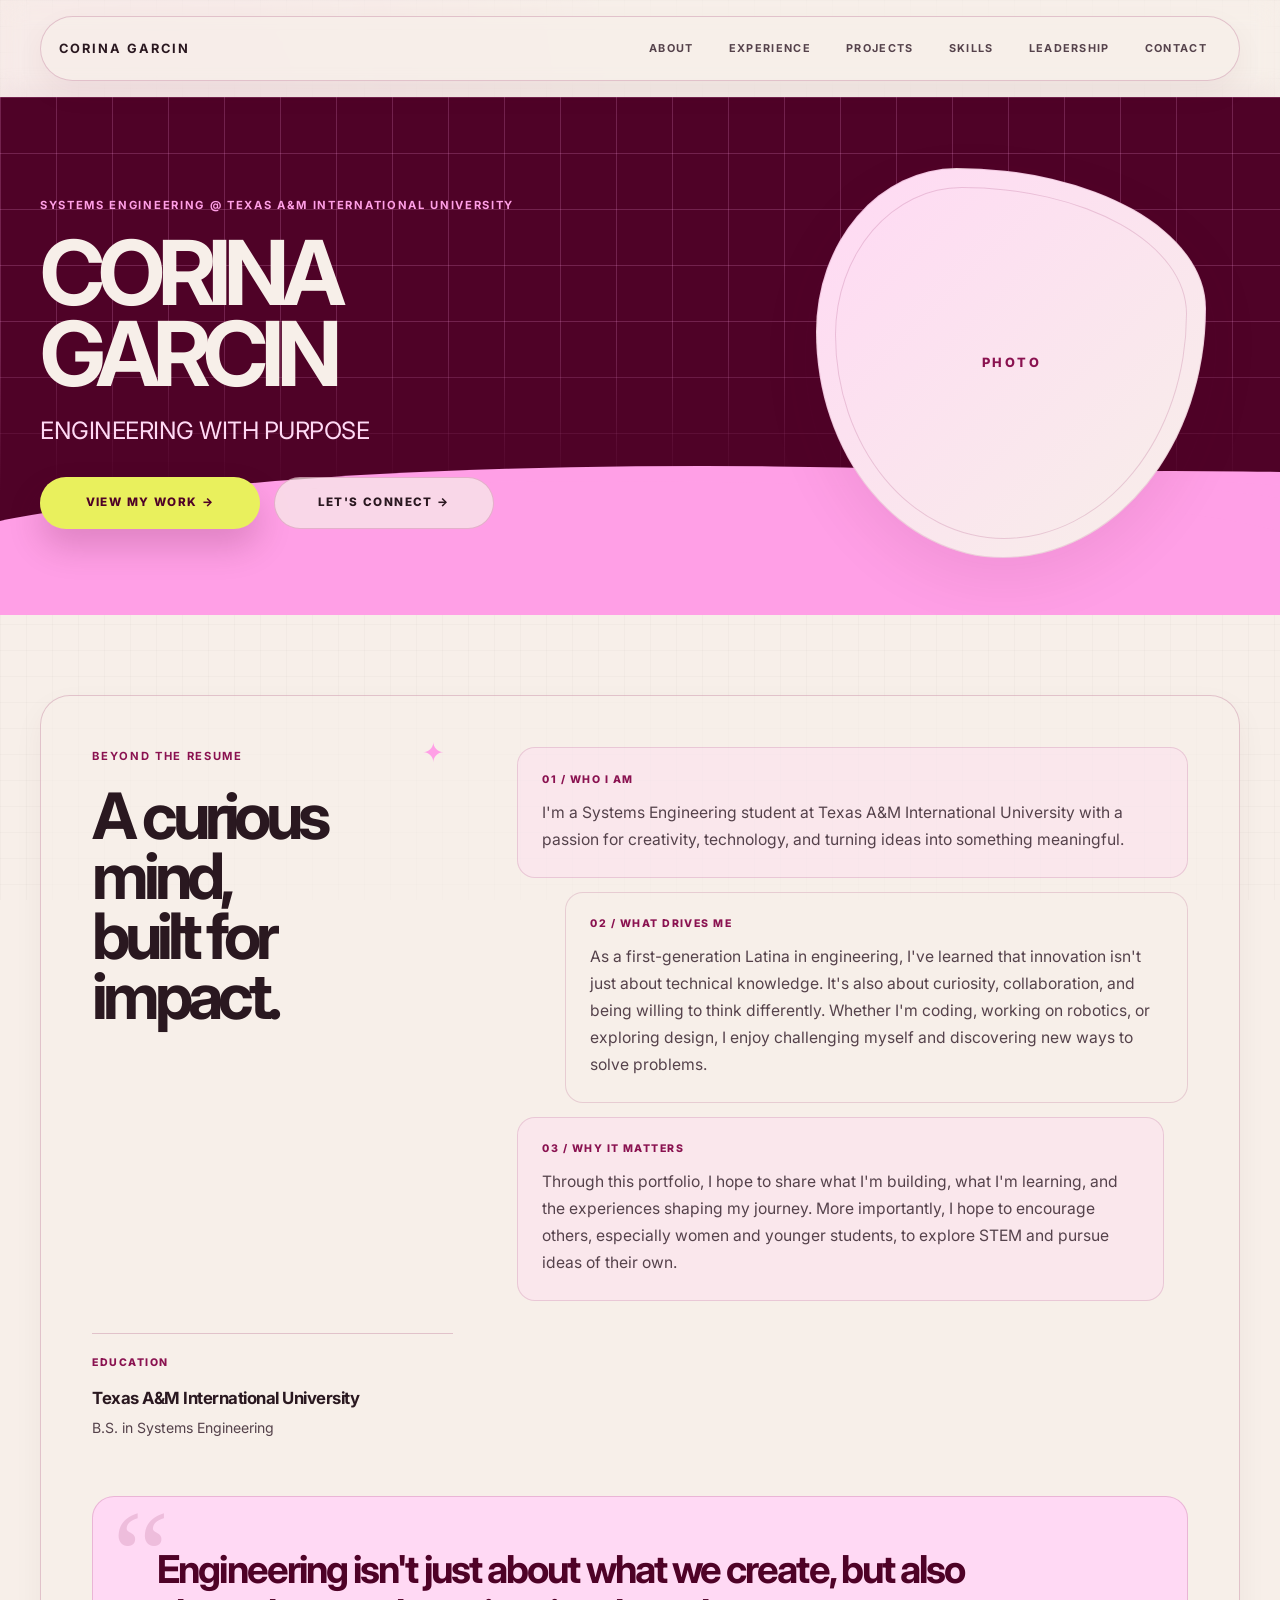
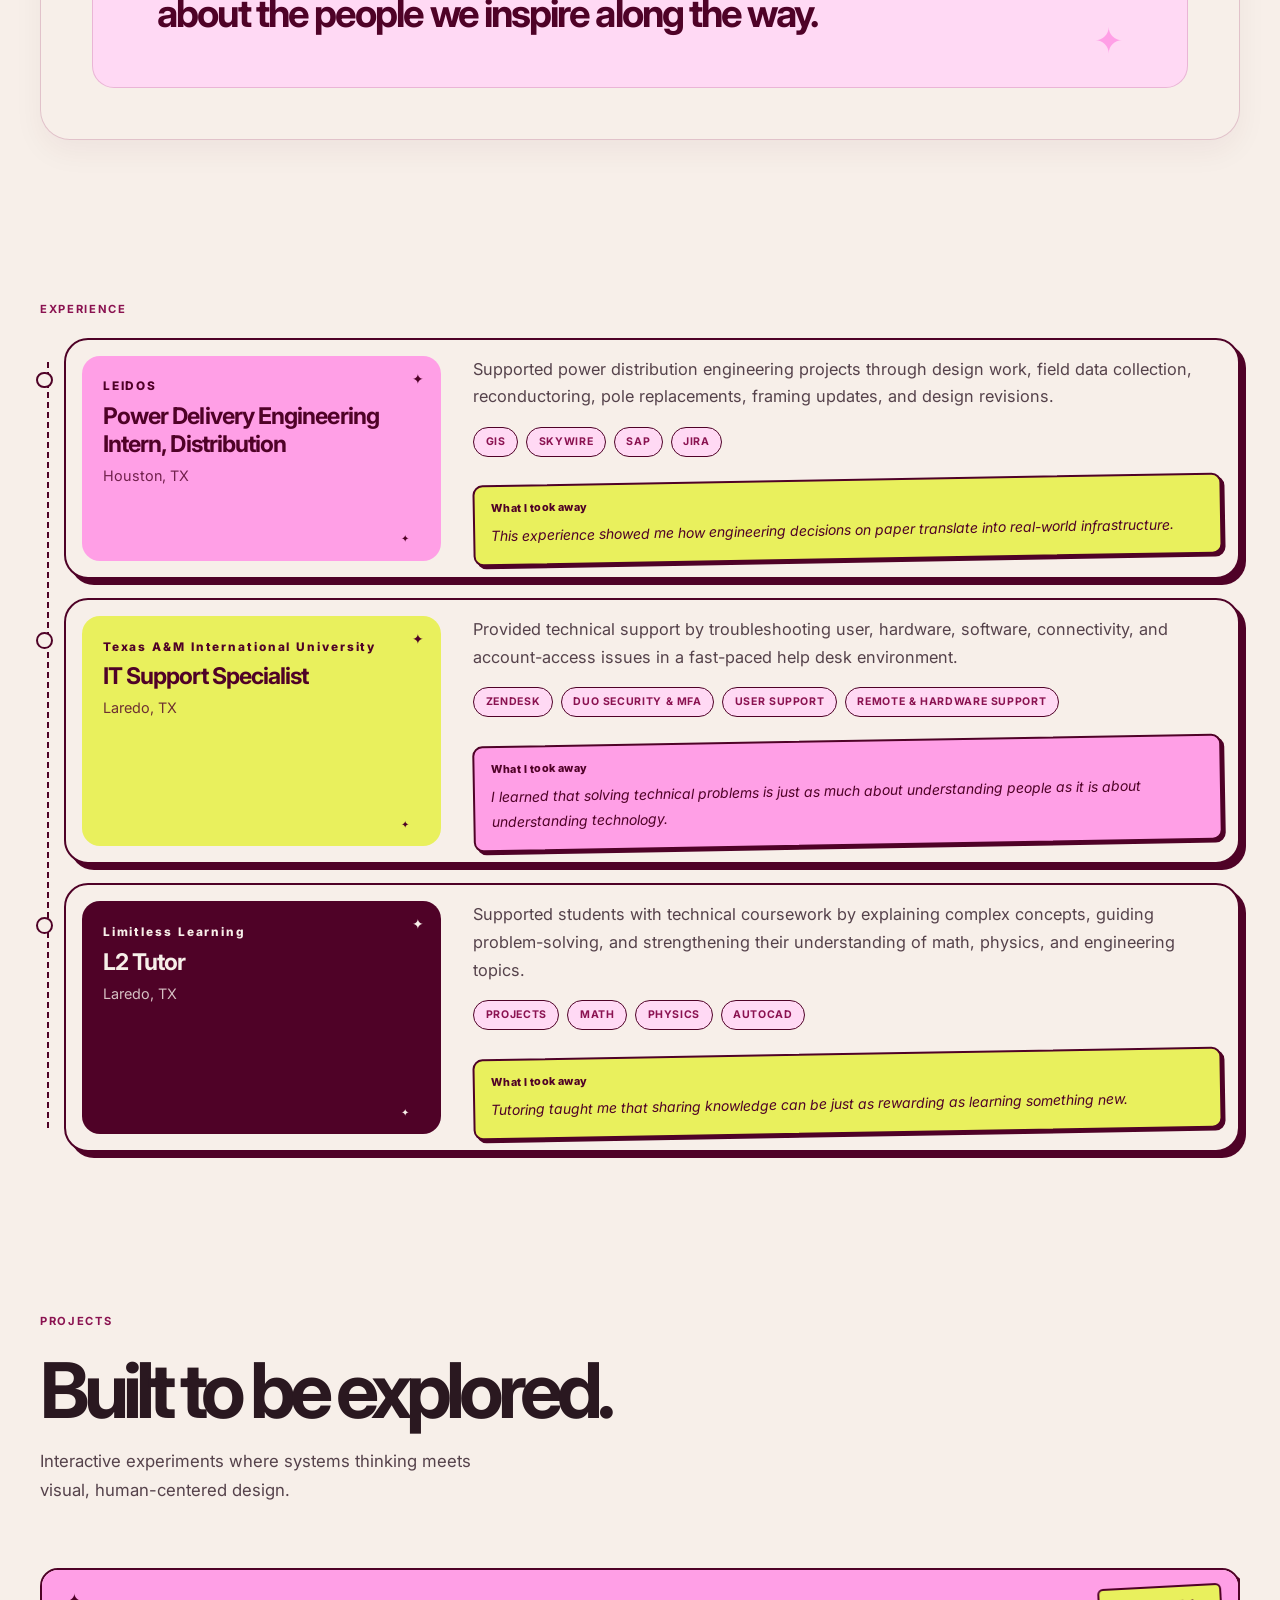
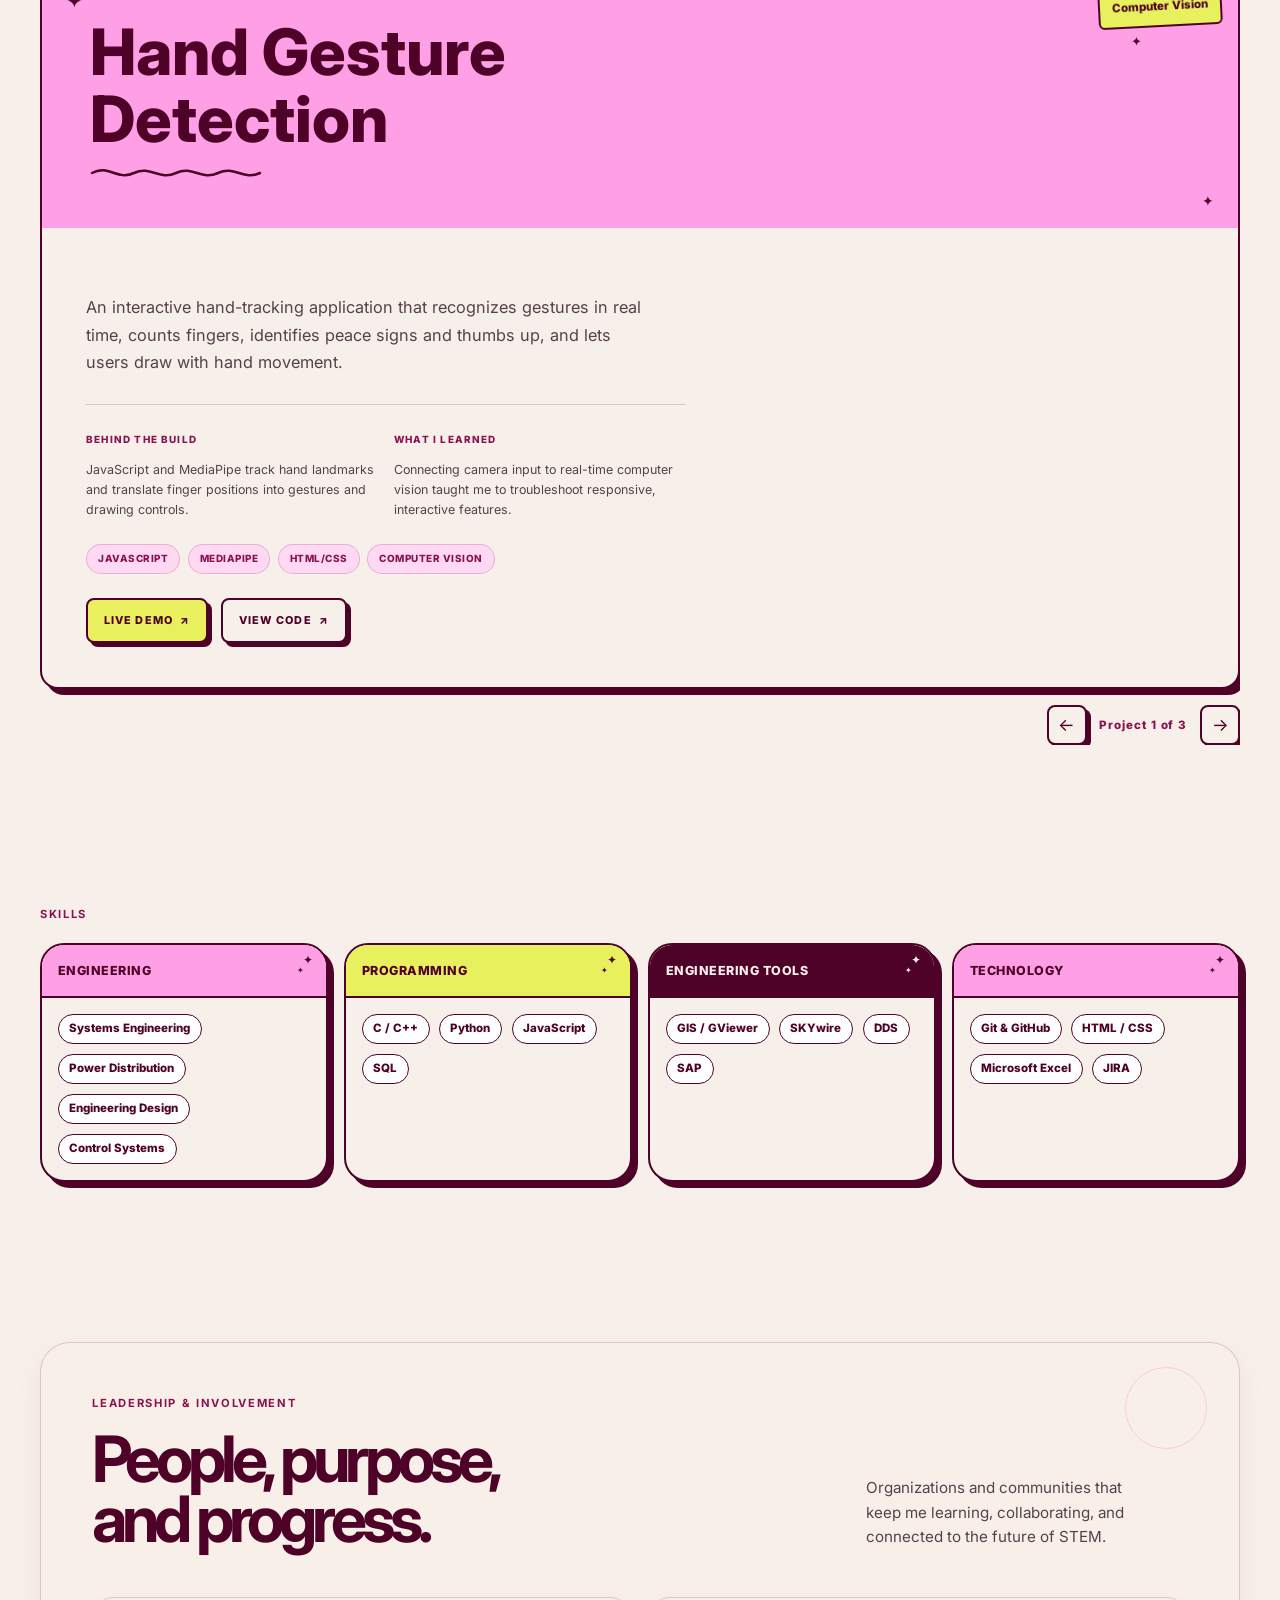
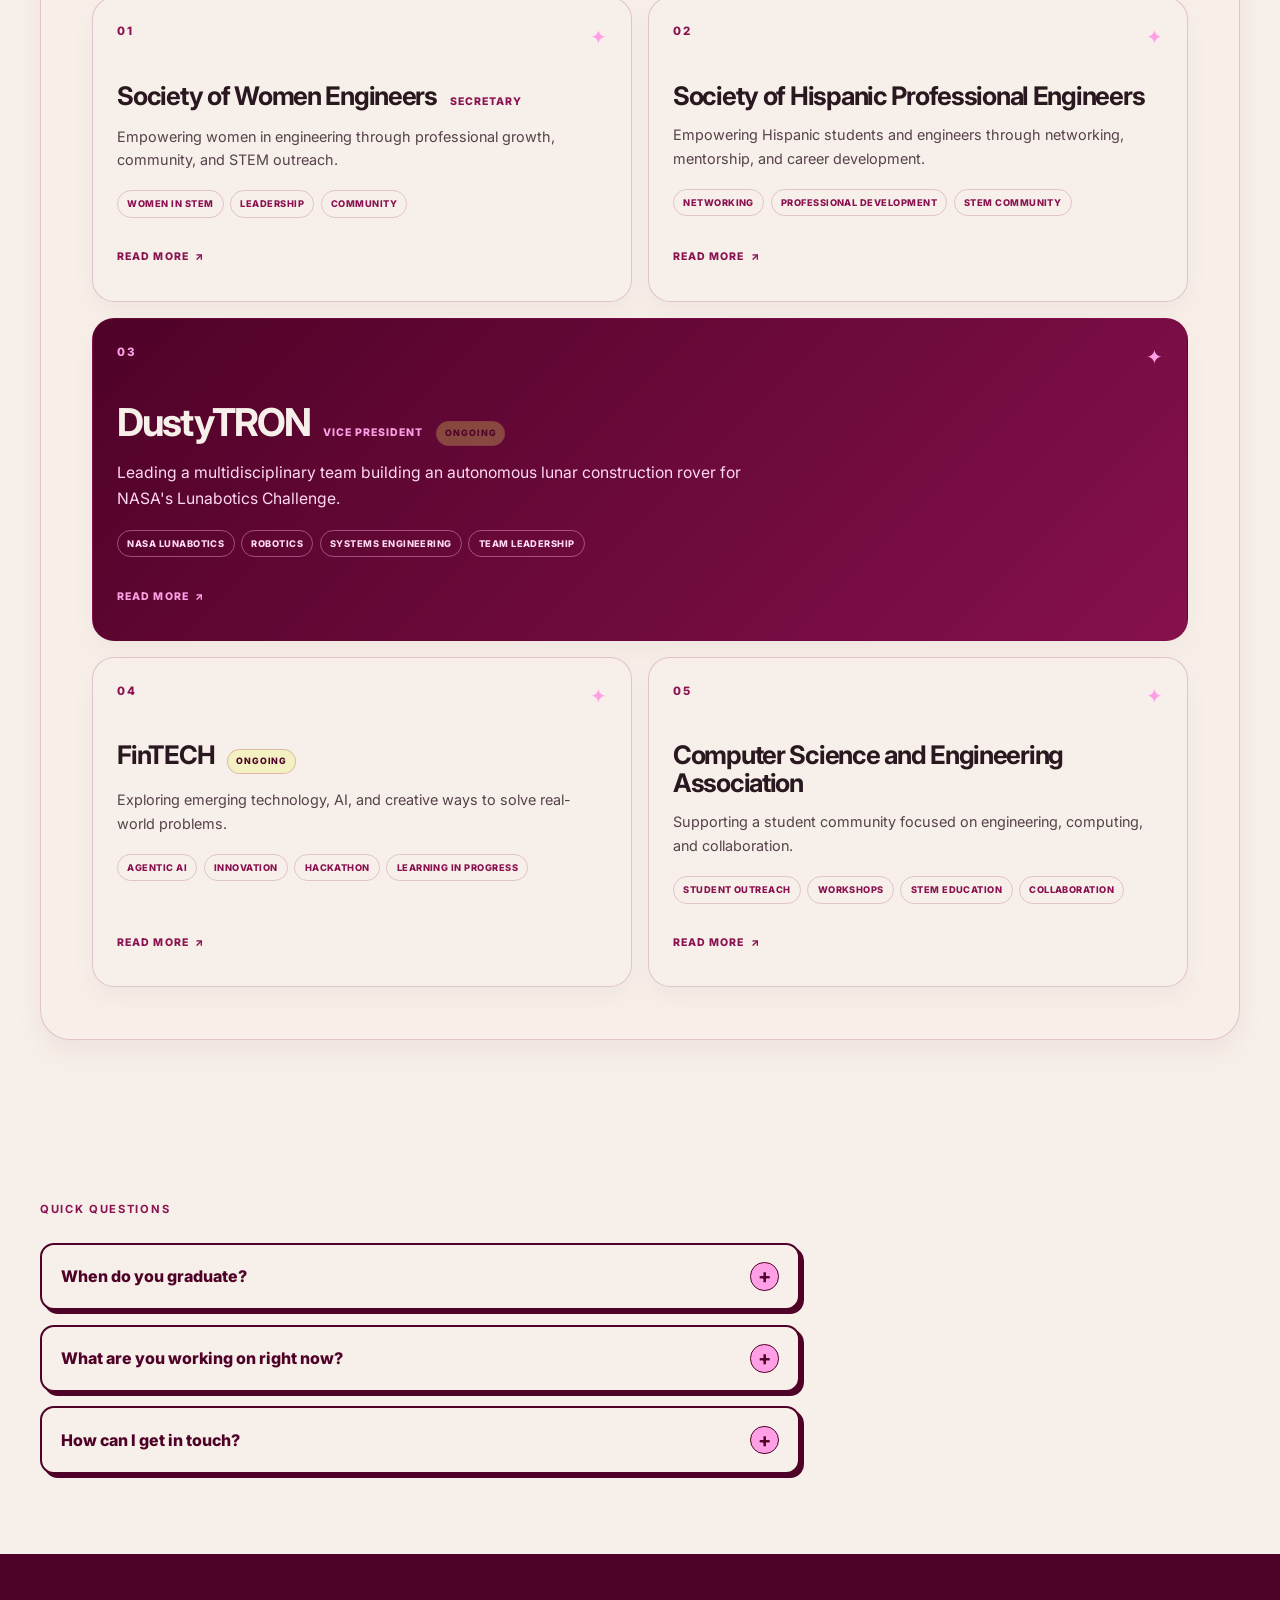
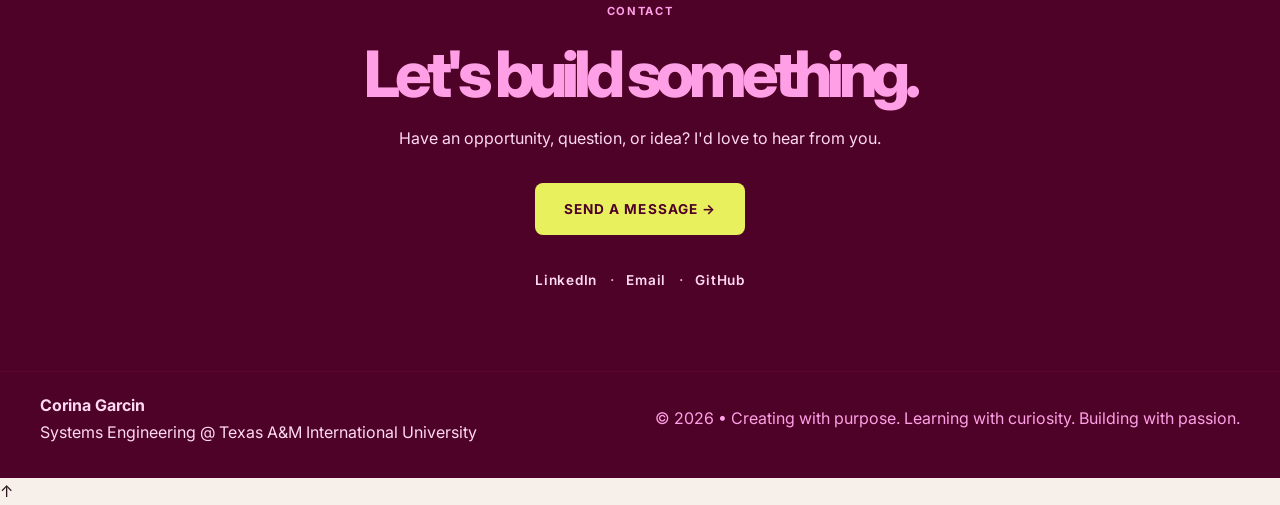
==== commit ff396e67: "Redesign hand detection UI and add interactive features" ====
--- a/index.html
+++ b/index.html
@@ -220,7 +220,6 @@
         <div class="container reveal">
           <div class="section-label">PROJECTS</div>
           <div class="projects-intro">
-            <p class="projects-kicker">SELECTED WORK / 2024—2026</p>
             <h2>Built to be explored.</h2>
             <p>Interactive experiments where systems thinking meets visual, human-centered design.</p>
           </div>
